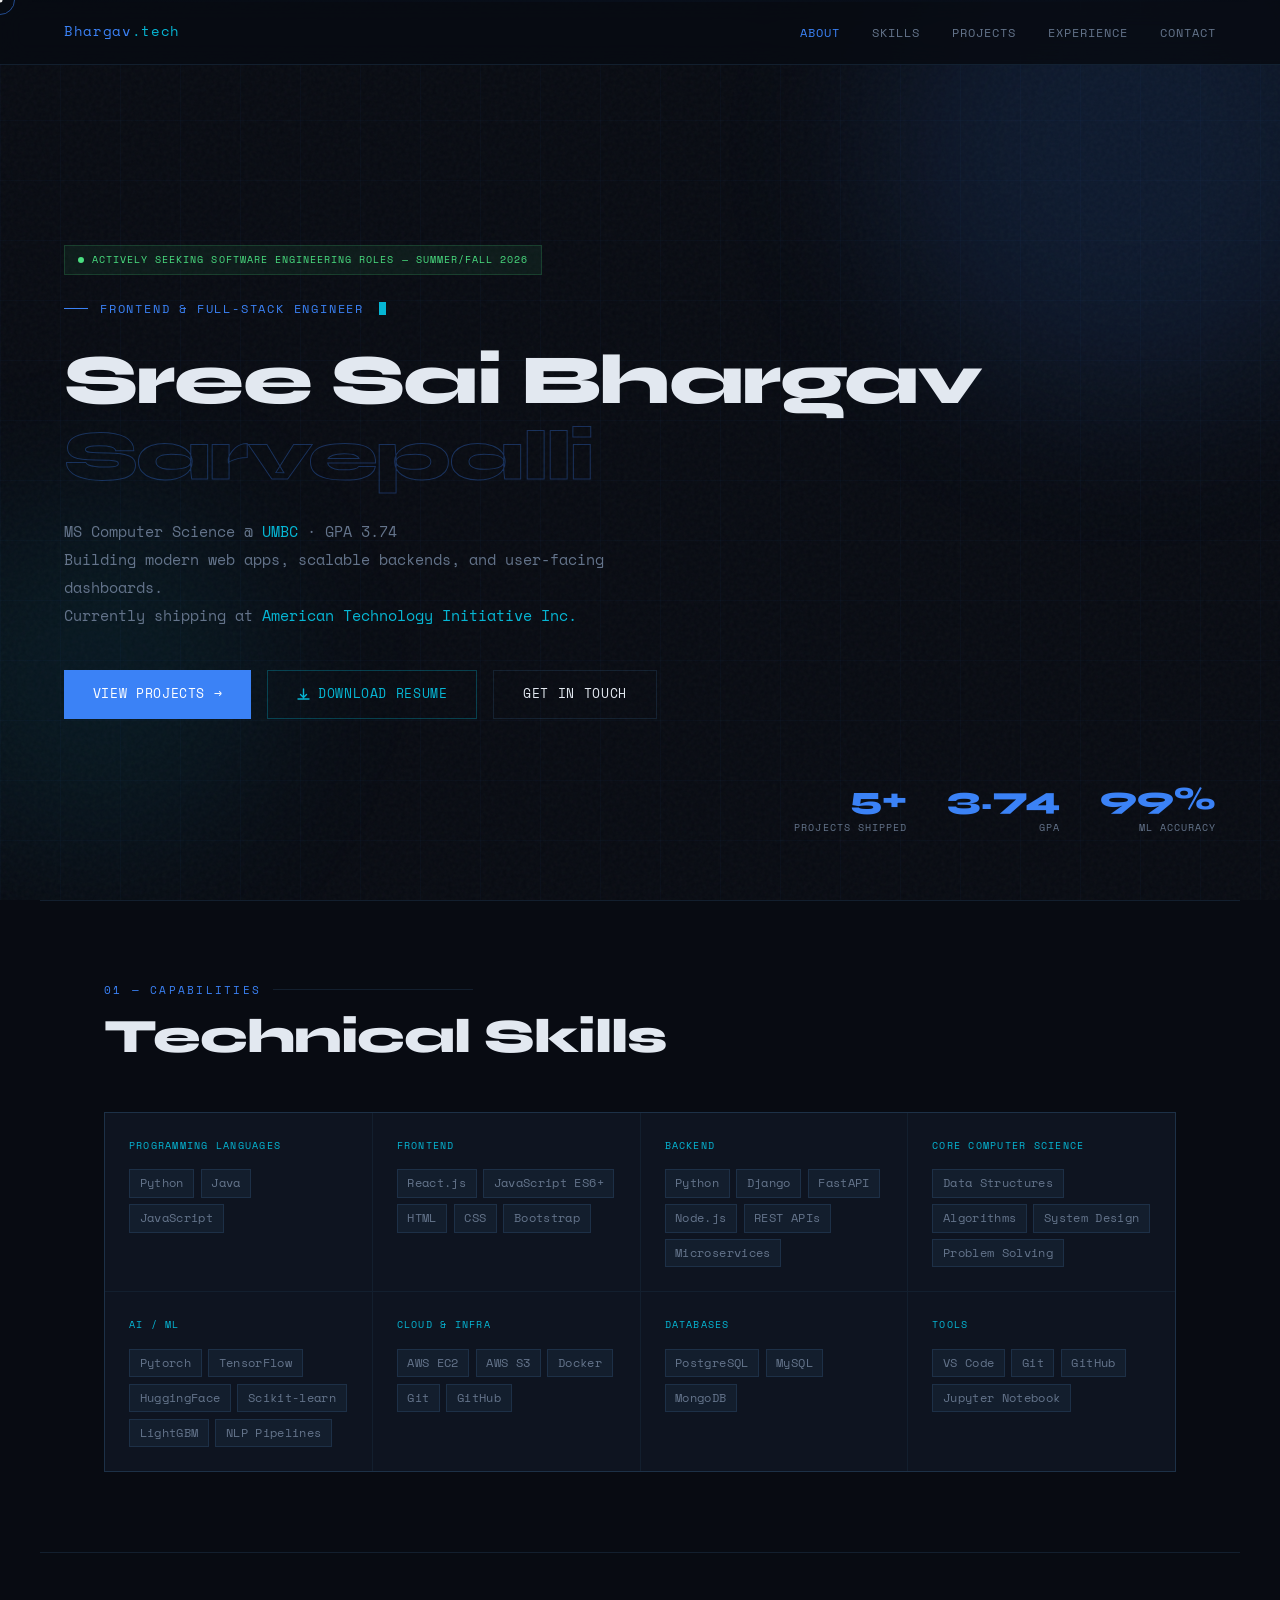
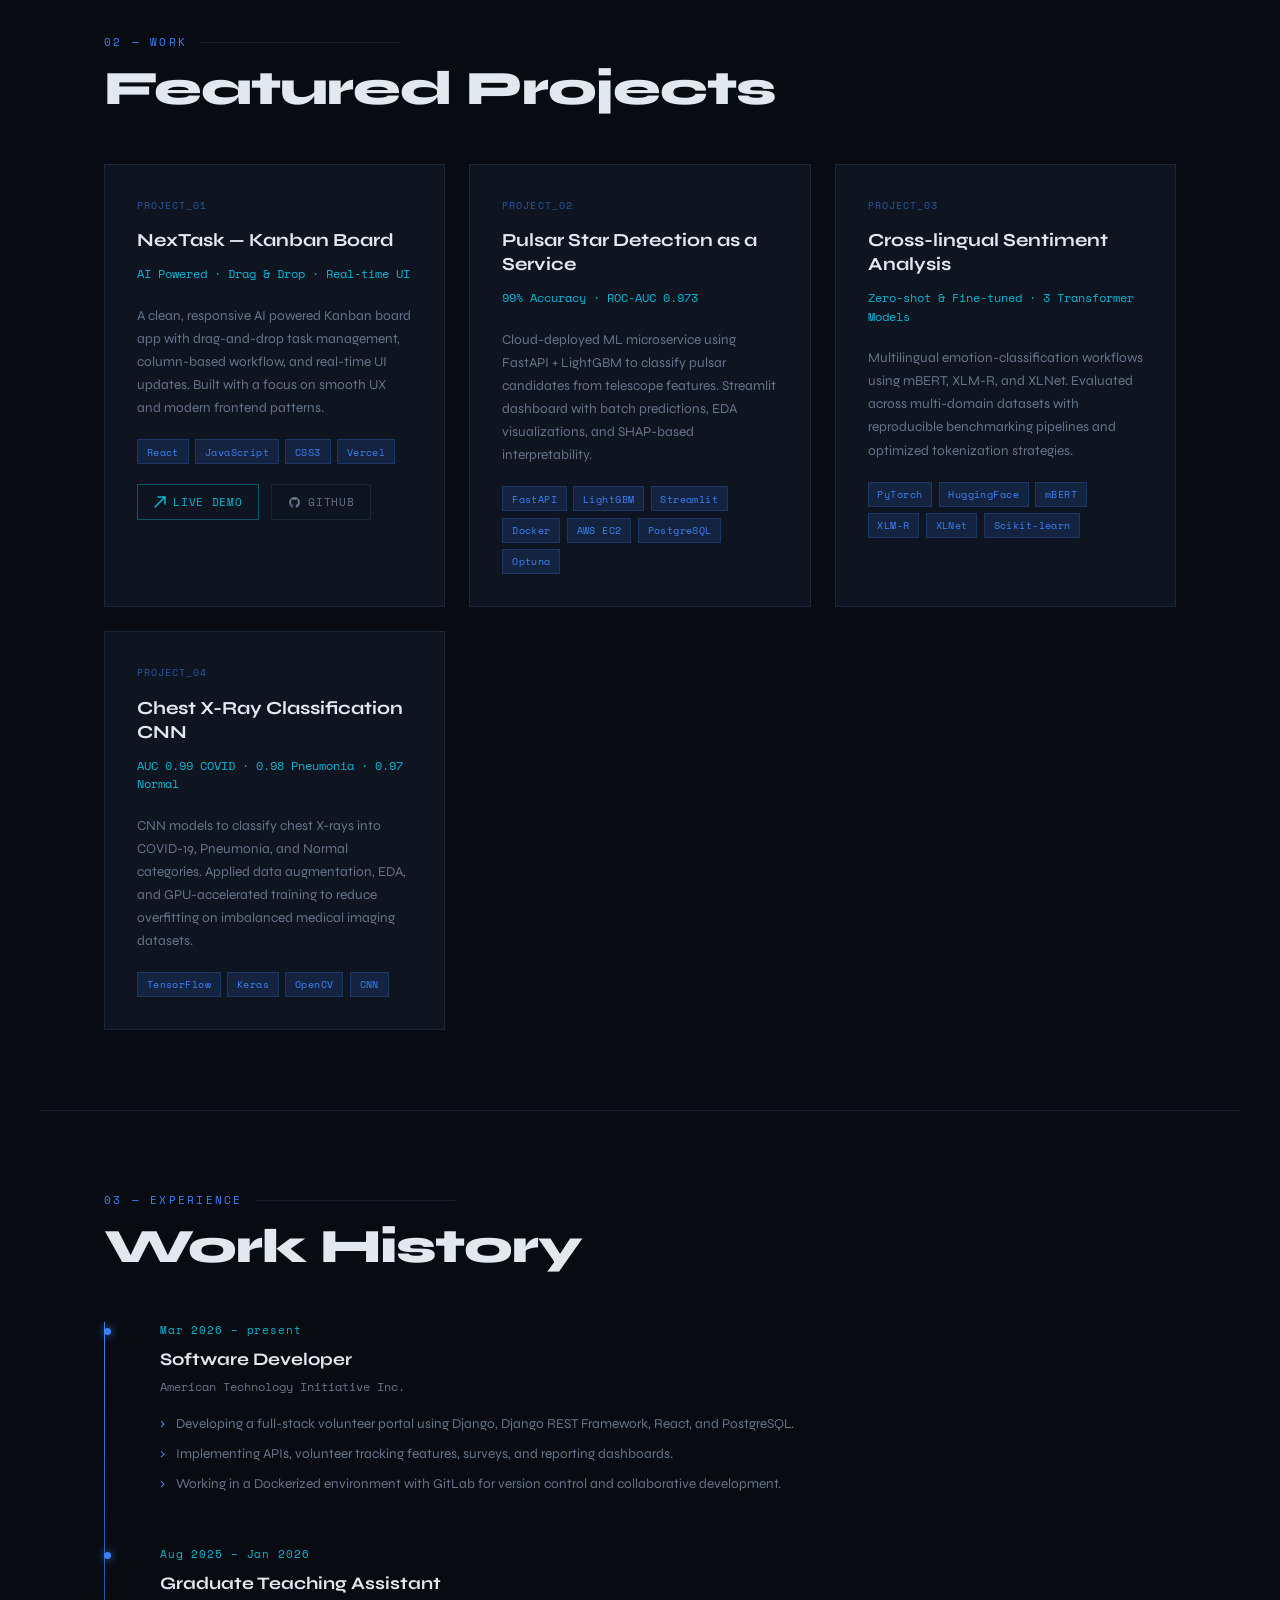
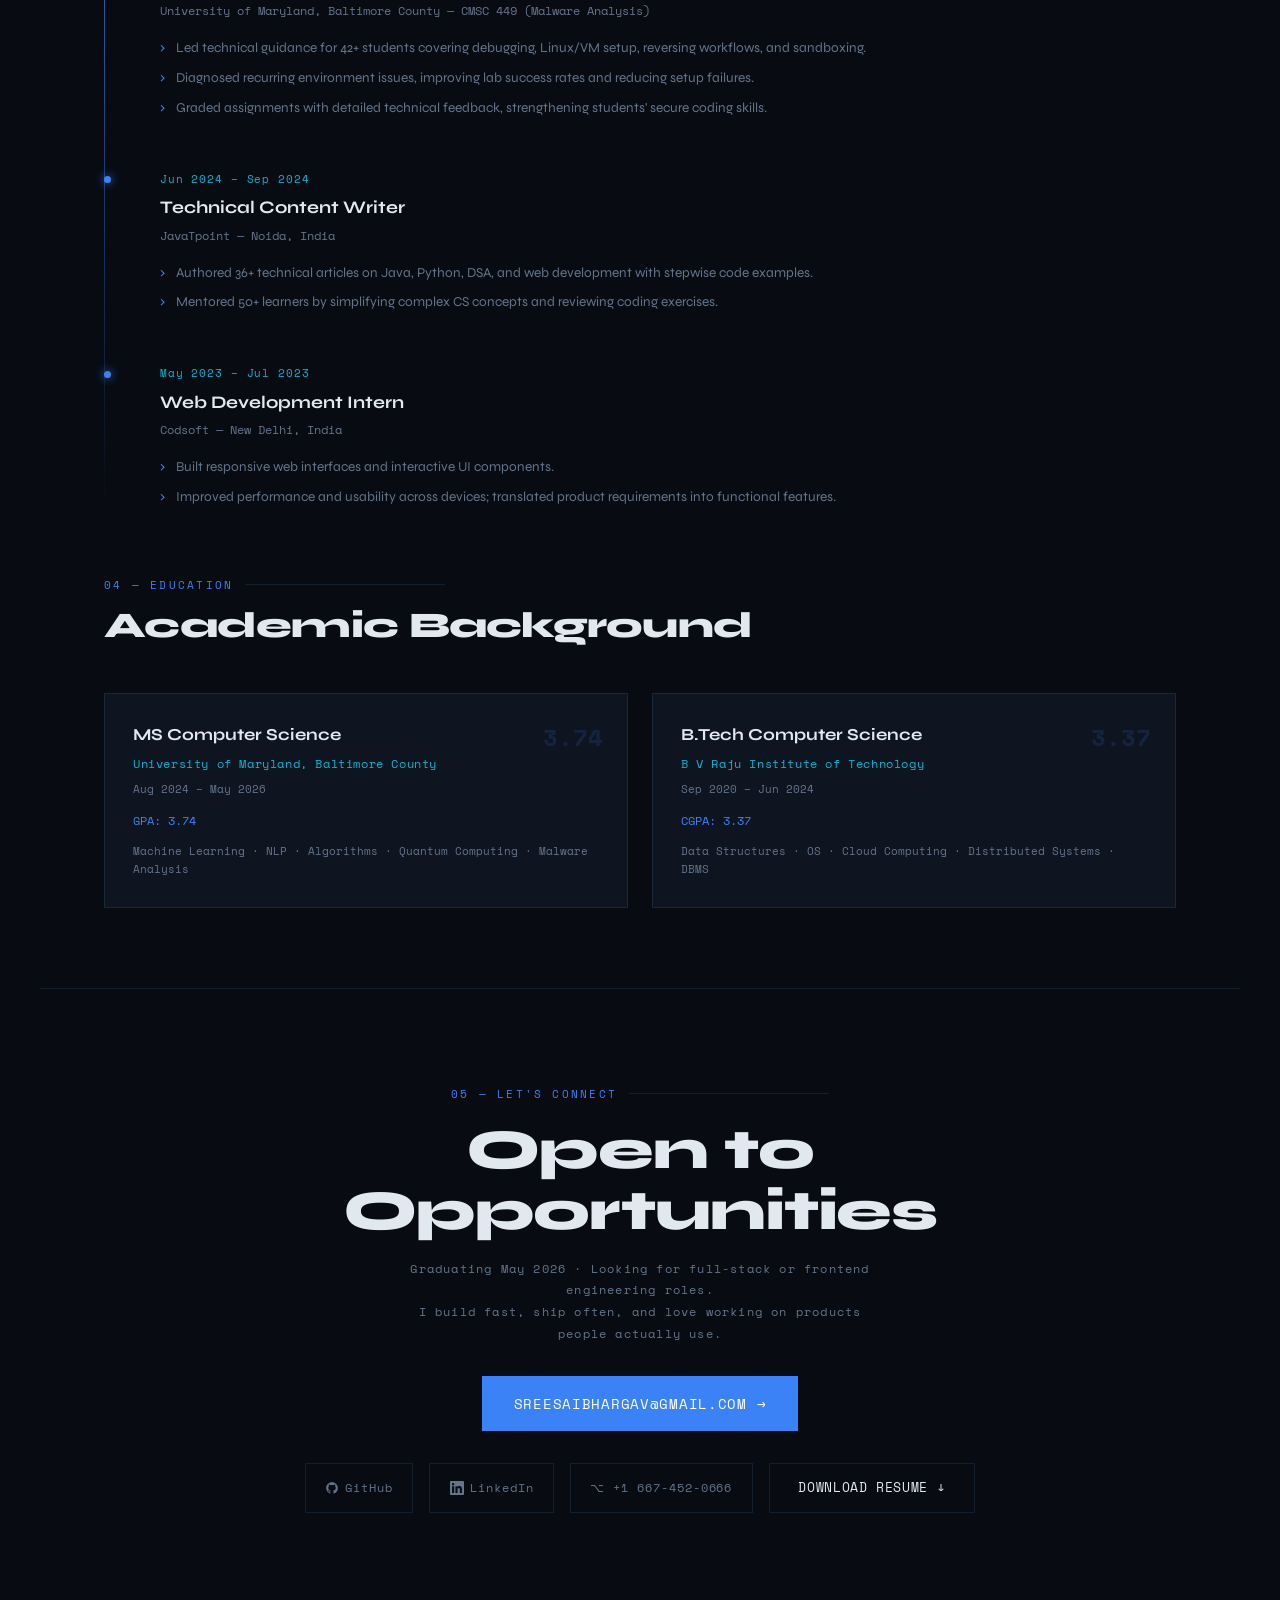
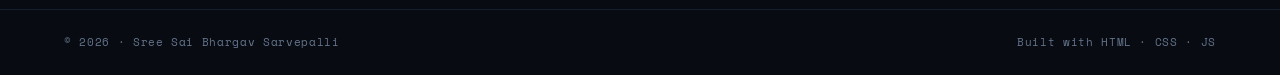
==== index.html @ 360d2331 "Updated Projects" ====
<!DOCTYPE html>
<html lang="en">
<head>
<meta charset="UTF-8">
<meta name="viewport" content="width=device-width, initial-scale=1.0">
<title>Bhargav's Portfolio</title>
<meta name="description" content="Portfolio of Sree Sai Bhargav Sarvepalli – Software Engineer and MS Computer Science student at UMBC.">
<meta name="author" content="Sree Sai Bhargav Sarvepalli">
<meta name="theme-color" content="#0f172a">
<meta property="og:title" content="Sree Sai Bhargav Sarvepalli | Software Engineer Portfolio">
<meta property="og:description" content="MS Computer Science student at UMBC building AI-powered web apps and scalable backend systems.">
<meta property="og:type" content="website">
<meta property="og:url" content="https://bhargav.tech">
<link rel="icon" href="fevi_con.jpeg" type="image/jpeg">
<link rel="preconnect" href="https://fonts.googleapis.com">
<link rel="preconnect" href="https://fonts.gstatic.com" crossorigin>
<link href="https://fonts.googleapis.com/css2?family=Space+Mono:wght@400;700&family=Syne:wght@400;600;700;800&display=swap" rel="stylesheet">
<link rel="stylesheet" href="style.css">
</head>
<body>

<div id="progress-bar"></div>
<div class="grid-bg"></div>
<div class="noise"></div>
<div class="scanline"></div>
<div class="cursor-dot" id="cursor-dot"></div>
<div class="cursor-ring" id="cursor-ring"></div>

<!-- MOBILE MENU -->
<div class="mobile-menu" id="mobileMenu">
  <a href="#about"      onclick="closeMobile()">About</a>
  <a href="#skills"     onclick="closeMobile()">Skills</a>
  <a href="#projects"   onclick="closeMobile()">Projects</a>
  <a href="#experience" onclick="closeMobile()">Experience</a>
  <a href="#contact"    onclick="closeMobile()">Contact</a>
  <a href="Sree_Sai_Bhargav_Sarvepalli_Resume.pdf" download style="color:var(--accent2);" onclick="closeMobile()">↓ Resume</a>
</div>

<!-- NAV -->
<nav id="mainNav">
  <span class="nav-logo">Bhargav<span>.tech</span></span>
  <ul class="nav-links">
    <li><a href="#about">About</a></li>
    <li><a href="#skills">Skills</a></li>
    <li><a href="#projects">Projects</a></li>
    <li><a href="#experience">Experience</a></li>
    <li><a href="#contact">Contact</a></li>
  </ul>
  <button class="hamburger" id="hamburger" onclick="toggleMenu()" aria-label="Menu">
    <span></span><span></span><span></span>
  </button>
</nav>

<!-- HERO -->
<div id="about">
<section id="hero" style="max-width:none; padding: 8rem 4rem 4rem;">
  <div class="hero-orb orb1"></div>
  <div class="hero-orb orb2"></div>

  <div>
    <div class="avail-badge"><span class="status-dot"></span>Actively seeking Software Engineering roles — Summer/Fall 2026</div>
    <div class="hero-tag">Frontend &amp; Full-Stack Engineer<span class="blink"></span></div>
    <h1 class="hero-name">
      <span class="name-line1">Sree Sai Bhargav</span>
      <span class="line2">Sarvepalli</span>
    </h1>
    <p class="hero-subtitle">
      MS Computer Science @ <em>UMBC</em> · GPA 3.74<br/>
      Building modern web apps, scalable backends, and user-facing dashboards.<br/>
      Currently shipping at <em>American Technology Initiative Inc.</em>
    </p>
    <div class="hero-ctas fade-up delay-4">
      <a href="#projects" class="btn-primary">View Projects →</a>
      <a href="Sree_Sai_Bhargav_Sarvepalli_Resume.pdf" download class="btn-download">
        <svg width="13" height="13" viewBox="0 0 13 13" fill="none"><path d="M6.5 1v8M3.5 6.5l3 3 3-3M1 11h11" stroke="currentColor" stroke-width="1.4" stroke-linecap="round" stroke-linejoin="round"/></svg>
        Download Resume
      </a>
      <a href="mailto:sreesaibhargav@gmail.com" class="btn-ghost">Get in Touch</a>
    </div>
  </div>

  <div class="hero-stats fade-up delay-4">
    <div class="stat-item">
      <div class="stat-num">5+</div>
      <div class="stat-label">Projects Shipped</div>
    </div>
    <div class="stat-item">
      <div class="stat-num">3.74</div>
      <div class="stat-label">GPA</div>
    </div>
    <div class="stat-item">
      <div class="stat-num">99%</div>
      <div class="stat-label">ML Accuracy</div>
    </div>
  </div>
</section>
</div>

<hr class="divider"/>

<!-- SKILLS -->
<section id="skills">
  <div class="section-label reveal">01 — Capabilities</div>
  <h2 class="section-title reveal">Technical Skills</h2>
  <div class="skills-grid stagger">
    <div class="skill-cell">
      <div class="skill-category">Programming Languages</div>
      <div class="skill-tags"><span class="skill-tag">Python</span><span class="skill-tag">Java</span><span class="skill-tag">JavaScript</span></div>
    </div>
    <div class="skill-cell">
      <div class="skill-category">Frontend</div>
      <div class="skill-tags"><span class="skill-tag">React.js</span><span class="skill-tag">JavaScript ES6+</span><span class="skill-tag">HTML</span><span class="skill-tag">CSS</span><span class="skill-tag">Bootstrap</span></div>
    </div>
    <div class="skill-cell">
      <div class="skill-category">Backend</div>
      <div class="skill-tags"><span class="skill-tag">Python</span><span class="skill-tag">Django</span><span class="skill-tag">FastAPI</span><span class="skill-tag">Node.js</span><span class="skill-tag">REST APIs</span><span class="skill-tag">Microservices</span></div>
    </div>
    <div class="skill-cell">
      <div class="skill-category">Core Computer Science</div>
      <div class="skill-tags"><span class="skill-tag">Data Structures</span><span class="skill-tag">Algorithms</span><span class="skill-tag">System Design</span><span class="skill-tag">Problem Solving</span></div>
    </div>
    <div class="skill-cell">
      <div class="skill-category">AI / ML</div>
      <div class="skill-tags"><span class="skill-tag">Pytorch</span><span class="skill-tag">TensorFlow</span><span class="skill-tag">HuggingFace</span><span class="skill-tag">Scikit-learn</span><span class="skill-tag">LightGBM</span><span class="skill-tag">NLP Pipelines</span></div>
    </div>
    <div class="skill-cell">
      <div class="skill-category">Cloud &amp; Infra</div>
      <div class="skill-tags"><span class="skill-tag">AWS EC2</span><span class="skill-tag">AWS S3</span><span class="skill-tag">Docker</span><span class="skill-tag">Git</span><span class="skill-tag">GitHub</span></div>
    </div>
    <div class="skill-cell">
      <div class="skill-category">Databases</div>
      <div class="skill-tags"><span class="skill-tag">PostgreSQL</span><span class="skill-tag">MySQL</span><span class="skill-tag">MongoDB</span></div>
    </div>
    <div class="skill-cell">
      <div class="skill-category">Tools</div>
      <div class="skill-tags"><span class="skill-tag">VS Code</span><span class="skill-tag">Git</span><span class="skill-tag">GitHub</span><span class="skill-tag">Jupyter Notebook</span></div>
    </div>
  </div>
</section>

<hr class="divider"/>

<!-- PROJECTS -->
<section id="projects">
  <div class="section-label reveal">02 — Work</div>
  <h2 class="section-title reveal">Featured Projects</h2>
  <div class="projects-grid stagger">

    <div class="project-card">
      <div class="project-num">PROJECT_01</div>
      <div class="project-title">NexTask — Kanban Board</div>
      <div class="project-highlight">AI Powered · Drag &amp; Drop · Real-time UI</div>
      <div class="project-desc">A clean, responsive AI powered Kanban board app with drag-and-drop task management, column-based workflow, and real-time UI updates. Built with a focus on smooth UX and modern frontend patterns.</div>
      <div class="tech-stack">
        <span class="tech-pill">React</span>
        <span class="tech-pill">JavaScript</span>
        <span class="tech-pill">CSS3</span>
        <span class="tech-pill">Vercel</span>
      </div>
      <div class="project-actions">
        <a href="https://kanban-board-beige-seven.vercel.app/" target="_blank" class="project-btn-demo">
          <svg width="12" height="12" viewBox="0 0 12 12" fill="none"><path d="M1 11L11 1M11 1H4M11 1v7" stroke="currentColor" stroke-width="1.5" stroke-linecap="round"/></svg>
          Live Demo
        </a>
        <a href="https://github.com/Bhargav-Sarvepalli/kanban-board" target="_blank" class="project-btn-github">
          <svg width="13" height="13" viewBox="0 0 24 24" fill="currentColor"><path d="M12 2C6.477 2 2 6.484 2 12.017c0 4.425 2.865 8.18 6.839 9.504.5.092.682-.217.682-.483 0-.237-.008-.868-.013-1.703-2.782.605-3.369-1.343-3.369-1.343-.454-1.158-1.11-1.466-1.11-1.466-.908-.62.069-.608.069-.608 1.003.07 1.531 1.032 1.531 1.032.892 1.53 2.341 1.088 2.91.832.092-.647.35-1.088.636-1.338-2.22-.253-4.555-1.113-4.555-4.951 0-1.093.39-1.988 1.029-2.688-.103-.253-.446-1.272.098-2.65 0 0 .84-.27 2.75 1.026A9.564 9.564 0 0112 6.844c.85.004 1.705.115 2.504.337 1.909-1.296 2.747-1.027 2.747-1.027.546 1.379.202 2.398.1 2.651.64.7 1.028 1.595 1.028 2.688 0 3.848-2.339 4.695-4.566 4.943.359.309.678.92.678 1.855 0 1.338-.012 2.419-.012 2.747 0 .268.18.58.688.482A10.019 10.019 0 0022 12.017C22 6.484 17.522 2 12 2z"/></svg>
          GitHub
        </a>
      </div>
    </div>

    <div class="project-card">
      <div class="project-num">PROJECT_02</div>
      <div class="project-title">Pulsar Star Detection as a Service</div>
      <div class="project-highlight">99% Accuracy · ROC-AUC 0.973</div>
      <div class="project-desc">Cloud-deployed ML microservice using FastAPI + LightGBM to classify pulsar candidates from telescope features. Streamlit dashboard with batch predictions, EDA visualizations, and SHAP-based interpretability.</div>
      <div class="tech-stack">
        <span class="tech-pill">FastAPI</span>
        <span class="tech-pill">LightGBM</span>
        <span class="tech-pill">Streamlit</span>
        <span class="tech-pill">Docker</span>
        <span class="tech-pill">AWS EC2</span>
        <span class="tech-pill">PostgreSQL</span>
        <span class="tech-pill">Optuna</span>
      </div>
    </div>

    <div class="project-card">
      <div class="project-num">PROJECT_03</div>
      <div class="project-title">Cross-lingual Sentiment Analysis</div>
      <div class="project-highlight">Zero-shot &amp; Fine-tuned · 3 Transformer Models</div>
      <div class="project-desc">Multilingual emotion-classification workflows using mBERT, XLM-R, and XLNet. Evaluated across multi-domain datasets with reproducible benchmarking pipelines and optimized tokenization strategies.</div>
      <div class="tech-stack">
        <span class="tech-pill">PyTorch</span>
        <span class="tech-pill">HuggingFace</span>
        <span class="tech-pill">mBERT</span>
        <span class="tech-pill">XLM-R</span>
        <span class="tech-pill">XLNet</span>
        <span class="tech-pill">Scikit-learn</span>
      </div>
    </div>

    <div class="project-card">
      <div class="project-num">PROJECT_04</div>
      <div class="project-title">Chest X-Ray Classification CNN</div>
      <div class="project-highlight">AUC 0.99 COVID · 0.98 Pneumonia · 0.97 Normal</div>
      <div class="project-desc">CNN models to classify chest X-rays into COVID-19, Pneumonia, and Normal categories. Applied data augmentation, EDA, and GPU-accelerated training to reduce overfitting on imbalanced medical imaging datasets.</div>
      <div class="tech-stack">
        <span class="tech-pill">TensorFlow</span>
        <span class="tech-pill">Keras</span>
        <span class="tech-pill">OpenCV</span>
        <span class="tech-pill">CNN</span>
      </div>
    </div>

  </div>
</section>

<hr class="divider"/>

<!-- EXPERIENCE -->
<section id="experience">
  <div class="section-label reveal">03 — Experience</div>
  <h2 class="section-title reveal">Work History</h2>
  <div class="timeline">
    <div class="timeline-item reveal">
      <div class="timeline-period">Mar 2026 – present</div>
      <div class="timeline-role">Software Developer</div>
      <div class="timeline-org">American Technology Initiative Inc.</div>
      <ul class="timeline-bullets">
        <li>Developing a full-stack volunteer portal using Django, Django REST Framework, React, and PostgreSQL.</li>
        <li>Implementing APIs, volunteer tracking features, surveys, and reporting dashboards.</li>
        <li>Working in a Dockerized environment with GitLab for version control and collaborative development.</li>
      </ul>
    </div>
    <div class="timeline-item reveal">
      <div class="timeline-period">Aug 2025 – Jan 2026</div>
      <div class="timeline-role">Graduate Teaching Assistant</div>
      <div class="timeline-org">University of Maryland, Baltimore County — CMSC 449 (Malware Analysis)</div>
      <ul class="timeline-bullets">
        <li>Led technical guidance for 42+ students covering debugging, Linux/VM setup, reversing workflows, and sandboxing.</li>
        <li>Diagnosed recurring environment issues, improving lab success rates and reducing setup failures.</li>
        <li>Graded assignments with detailed technical feedback, strengthening students' secure coding skills.</li>
      </ul>
    </div>
    <div class="timeline-item reveal">
      <div class="timeline-period">Jun 2024 – Sep 2024</div>
      <div class="timeline-role">Technical Content Writer</div>
      <div class="timeline-org">JavaTpoint — Noida, India</div>
      <ul class="timeline-bullets">
        <li>Authored 36+ technical articles on Java, Python, DSA, and web development with stepwise code examples.</li>
        <li>Mentored 50+ learners by simplifying complex CS concepts and reviewing coding exercises.</li>
      </ul>
    </div>
    <div class="timeline-item reveal">
      <div class="timeline-period">May 2023 – Jul 2023</div>
      <div class="timeline-role">Web Development Intern</div>
      <div class="timeline-org">Codsoft — New Delhi, India</div>
      <ul class="timeline-bullets">
        <li>Built responsive web interfaces and interactive UI components.</li>
        <li>Improved performance and usability across devices; translated product requirements into functional features.</li>
      </ul>
    </div>
  </div>

  <div style="margin-top:4rem;">
    <div class="section-label reveal">04 — Education</div>
    <h2 class="section-title reveal" style="font-size: clamp(1.5rem,3vw,2.25rem);">Academic Background</h2>
    <div class="edu-grid stagger">
      <div class="edu-card" data-gpa="3.74">
        <div class="edu-degree">MS Computer Science</div>
        <div class="edu-school">University of Maryland, Baltimore County</div>
        <div class="edu-period">Aug 2024 – May 2026</div>
        <div class="edu-gpa">GPA: 3.74</div>
        <div style="margin-top:0.75rem; font-family: var(--mono); font-size:0.68rem; color: var(--muted); line-height:1.7;">Machine Learning · NLP · Algorithms · Quantum Computing · Malware Analysis</div>
      </div>
      <div class="edu-card" data-gpa="3.37">
        <div class="edu-degree">B.Tech Computer Science</div>
        <div class="edu-school">B V Raju Institute of Technology</div>
        <div class="edu-period">Sep 2020 – Jun 2024</div>
        <div class="edu-gpa">CGPA: 3.37</div>
        <div style="margin-top:0.75rem; font-family: var(--mono); font-size:0.68rem; color: var(--muted); line-height:1.7;">Data Structures · OS · Cloud Computing · Distributed Systems · DBMS</div>
      </div>
    </div>
  </div>
</section>

<hr class="divider"/>

<!-- CONTACT -->
<div id="contact">
<section id="contact-section">
  <div class="section-label reveal" style="justify-content:center; margin-bottom:1rem;">05 — Let's Connect</div>
  <h2 class="section-title reveal" style="font-size:clamp(2rem,5vw,3.5rem); margin-bottom:1rem;">Open to<br/>Opportunities</h2>
  <p class="contact-tagline reveal">
    Graduating May 2026 · Looking for full-stack or frontend engineering roles.<br/>
    I build fast, ship often, and love working on products people actually use.
  </p>
  <div class="reveal" style="margin-top:2rem;">
    <a href="mailto:sreesaibhargav@gmail.com" class="btn-primary" style="font-size:0.9rem; padding: 1rem 2rem;">sreesaibhargav@gmail.com →</a>
  </div>
  <div class="contact-links reveal">
    <a href="https://github.com/Bhargav-Sarvepalli" target="_blank" class="contact-link">
      <svg width="14" height="14" viewBox="0 0 24 24" fill="currentColor"><path d="M12 2C6.477 2 2 6.484 2 12.017c0 4.425 2.865 8.18 6.839 9.504.5.092.682-.217.682-.483 0-.237-.008-.868-.013-1.703-2.782.605-3.369-1.343-3.369-1.343-.454-1.158-1.11-1.466-1.11-1.466-.908-.62.069-.608.069-.608 1.003.07 1.531 1.032 1.531 1.032.892 1.53 2.341 1.088 2.91.832.092-.647.35-1.088.636-1.338-2.22-.253-4.555-1.113-4.555-4.951 0-1.093.39-1.988 1.029-2.688-.103-.253-.446-1.272.098-2.65 0 0 .84-.27 2.75 1.026A9.564 9.564 0 0112 6.844c.85.004 1.705.115 2.504.337 1.909-1.296 2.747-1.027 2.747-1.027.546 1.379.202 2.398.1 2.651.64.7 1.028 1.595 1.028 2.688 0 3.848-2.339 4.695-4.566 4.943.359.309.678.92.678 1.855 0 1.338-.012 2.419-.012 2.747 0 .268.18.58.688.482A10.019 10.019 0 0022 12.017C22 6.484 17.522 2 12 2z"/></svg>
      GitHub
    </a>
    <a href="https://www.linkedin.com/in/bhargav-sarvepalli/" target="_blank" class="contact-link">
      <svg width="14" height="14" viewBox="0 0 24 24" fill="currentColor"><path d="M20.447 20.452h-3.554v-5.569c0-1.328-.027-3.037-1.852-3.037-1.853 0-2.136 1.445-2.136 2.939v5.667H9.351V9h3.414v1.561h.046c.477-.9 1.637-1.85 3.37-1.85 3.601 0 4.267 2.37 4.267 5.455v6.286zM5.337 7.433a2.062 2.062 0 01-2.063-2.065 2.064 2.064 0 112.063 2.065zm1.782 13.019H3.555V9h3.564v11.452zM22.225 0H1.771C.792 0 0 .774 0 1.729v20.542C0 23.227.792 24 1.771 24h20.451C23.2 24 24 23.227 24 22.271V1.729C24 .774 23.2 0 22.222 0h.003z"/></svg>
      LinkedIn
    </a>
    <a href="tel:+16674520666" class="contact-link">⌥ +1 667-452-0666</a>
    <a href="Sree_Sai_Bhargav_Sarvepalli_Resume.pdf" download class="btn-ghost">Download Resume ↓</a>
  </div>
</section>
</div>

<footer>
  <p>© 2026 · Sree Sai Bhargav Sarvepalli</p>
  <p>Built with HTML · CSS · JS</p>
</footer>

<script src="script.js"></script>
</body>
</html>
---- style.css ----
/* ============================================================
   style.css — Bhargav.tech Portfolio
   ============================================================ */

*, *::before, *::after { box-sizing: border-box; margin: 0; padding: 0; }

:root {
  --bg: #080b12;
  --surface: #0e1420;
  --surface2: #141c2e;
  --border: rgba(100,180,255,0.12);
  --accent: #3b82f6;
  --accent2: #06b6d4;
  --accent-glow: rgba(59,130,246,0.15);
  --text: #e2e8f0;
  --muted: #64748b;
  --mono: 'Space Mono', monospace;
  --sans: 'Syne', sans-serif;
}

html { scroll-behavior: smooth; }

body {
  background: var(--bg);
  color: var(--text);
  font-family: var(--sans);
  overflow-x: hidden;
  line-height: 1.6;
}

/* ── GRID BG ── */
.grid-bg {
  position: fixed; inset: 0;
  background-image:
    linear-gradient(rgba(59,130,246,0.03) 1px, transparent 1px),
    linear-gradient(90deg, rgba(59,130,246,0.03) 1px, transparent 1px);
  background-size: 60px 60px;
  pointer-events: none; z-index: 0;
}

/* ── NOISE ── */
.noise {
  position: fixed; inset: 0;
  background-image: url("data:image/svg+xml,%3Csvg viewBox='0 0 256 256' xmlns='http://www.w3.org/2000/svg'%3E%3Cfilter id='noise'%3E%3CfeTurbulence type='fractalNoise' baseFrequency='0.9' numOctaves='4' stitchTiles='stitch'/%3E%3C/filter%3E%3Crect width='100%25' height='100%25' filter='url(%23noise)' opacity='0.04'/%3E%3C/svg%3E");
  pointer-events: none; z-index: 0;
}

/* ── SCAN LINE ── */
@keyframes scan { 0% { transform: translateY(-100%); } 100% { transform: translateY(100vh); } }
.scanline {
  position: fixed; left: 0; right: 0; height: 2px;
  background: linear-gradient(90deg, transparent, rgba(59,130,246,0.04), transparent);
  animation: scan 8s linear infinite;
  pointer-events: none; z-index: 200;
}

/* ── PROGRESS BAR ── */
#progress-bar {
  position: fixed; top: 0; left: 0; height: 2px;
  background: linear-gradient(90deg, var(--accent), var(--accent2));
  z-index: 300; width: 0; transition: width .08s;
}

/* ── CURSOR ── */
.cursor-dot, .cursor-ring {
  position: fixed; top: 0; left: 0;
  pointer-events: none; border-radius: 50%;
  transform: translate(-50%, -50%); z-index: 9999;
}
.cursor-dot { width: 5px; height: 5px; background: #fff; opacity: .9; }
.cursor-ring {
  width: 30px; height: 30px;
  border: 1px solid rgba(59,130,246,.55); background: transparent;
  transition: width .2s ease, height .2s ease, border-color .2s ease;
}
body.cursor-hover .cursor-ring { width: 44px; height: 44px; border-color: rgba(6,182,212,.6); }
body.cursor-hover .cursor-dot  { opacity: .35; }
@media (hover: none), (pointer: coarse) {
  .cursor-dot, .cursor-ring { display: none; }
  body { cursor: auto; }
}

/* ── NAV ── */
nav {
  position: fixed; top: 0; left: 0; right: 0; z-index: 100;
  display: flex; justify-content: space-between; align-items: center;
  padding: 1.2rem 4rem;
  background: rgba(8,11,18,0.85);
  backdrop-filter: blur(12px);
  border-bottom: 1px solid var(--border);
}
nav.scrolled { padding: .75rem 4rem; }
.nav-logo { font-family: var(--mono); font-size: .85rem; color: var(--accent); letter-spacing: .05em; }
.nav-logo span { color: var(--accent2); }
.nav-links { display: flex; gap: 2rem; list-style: none; align-items: center; }
.nav-links a {
  font-family: var(--mono); font-size: .78rem; color: var(--muted);
  text-decoration: none; letter-spacing: .08em; text-transform: uppercase;
  transition: color .2s; position: relative;
}
.nav-links a::after {
  content: ''; position: absolute; bottom: -3px; left: 0;
  width: 0; height: 1px; background: var(--accent); transition: width .25s;
}
.nav-links a:hover { color: var(--accent); }
.nav-links a:hover::after { width: 100%; }

/* ── HAMBURGER ── */
.hamburger { display: none; flex-direction: column; gap: 5px; cursor: pointer; padding: 4px; background: none; border: none; }
.hamburger span { display: block; width: 22px; height: 1.5px; background: var(--muted); transition: transform .3s, opacity .3s; }
.hamburger.open span:nth-child(1) { transform: translateY(6.5px) rotate(45deg); }
.hamburger.open span:nth-child(2) { opacity: 0; }
.hamburger.open span:nth-child(3) { transform: translateY(-6.5px) rotate(-45deg); }
.mobile-menu {
  display: none; position: fixed; inset: 0;
  background: rgba(8,11,18,.97); z-index: 99;
  flex-direction: column; align-items: center; justify-content: center; gap: 2.5rem;
}
.mobile-menu.open { display: flex; }
.mobile-menu a { font-family: var(--mono); font-size: 1.2rem; color: var(--text); text-decoration: none; letter-spacing: .1em; text-transform: uppercase; transition: color .2s; }
.mobile-menu a:hover { color: var(--accent); }

/* ── HERO ── */
#hero {
  position: relative; min-height: 100vh;
  display: flex; align-items: center;
  padding: 8rem 4rem 4rem; z-index: 1; overflow: hidden;
}

.hero-orb { position: absolute; border-radius: 50%; filter: blur(80px); pointer-events: none; }
.orb1 { width: 500px; height: 500px; background: rgba(59,130,246,0.12); top: -100px; right: -100px; }
.orb2 { width: 350px; height: 350px; background: rgba(6,182,212,0.08);  bottom: 50px; left: -80px; }

/* avail badge */
.avail-badge {
  display: inline-flex; align-items: center; gap: .5rem;
  font-family: var(--mono); font-size: .65rem; color: #4ade80;
  background: rgba(74,222,128,.07); border: 1px solid rgba(74,222,128,.18);
  padding: .35rem .8rem; margin-bottom: 1.5rem;
  letter-spacing: .1em; text-transform: uppercase; width: fit-content;
  opacity: 0; animation: fadeUp .6s .05s ease forwards;
}
.status-dot { width: 6px; height: 6px; background: #4ade80; border-radius: 50%; flex-shrink: 0; }
@keyframes pulse { 0%,100% { box-shadow: 0 0 0 0 rgba(74,222,128,.4); } 50% { box-shadow: 0 0 0 5px rgba(74,222,128,0); } }
.status-dot { animation: pulse 2s ease-in-out infinite; }

.hero-tag {
  font-family: var(--mono); font-size: .75rem; color: var(--accent);
  letter-spacing: .15em; text-transform: uppercase;
  margin-bottom: 1.5rem; display: flex; align-items: center; gap: .75rem;
  opacity: 0; animation: fadeUp .6s .15s ease forwards;
}
.hero-tag::before { content: ''; display: inline-block; width: 24px; height: 1px; background: var(--accent); }
@keyframes blink { 0%,100% { opacity: 1; } 50% { opacity: 0; } }
.blink { display: inline-block; width: 7px; height: 13px; background: var(--accent2); margin-left: 3px; animation: blink 1s step-end infinite; vertical-align: text-bottom; }

h1.hero-name {
  font-size: clamp(2.8rem, 5.5vw, 4.5rem);
  font-weight: 800; line-height: 1.08; letter-spacing: -0.025em;
  margin-bottom: 0.6rem; max-width: 900px;
  transform: scaleY(1.08); transform-origin: top;
  opacity: 0; animation: fadeUp .7s .28s ease forwards;
}
.name-line1 { display: block; white-space: nowrap; }
.line2 { color: transparent; -webkit-text-stroke: 1px rgba(59,130,246,0.35); opacity: 0.9; margin-top: 0.18rem; }

.hero-subtitle {
  font-family: var(--mono); font-size: clamp(.78rem,1.4vw,.92rem);
  color: var(--muted); margin: 1.5rem 0 2.5rem; max-width: 540px;
  line-height: 1.9; opacity: 0; animation: fadeUp .7s .42s ease forwards;
}
.hero-subtitle em { font-style: normal; color: var(--accent2); }

.hero-ctas { display: flex; gap: 1rem; flex-wrap: wrap; opacity: 0; animation: fadeUp .7s .56s ease forwards; }

/* ── HERO STATS ── */
.hero-stats {
  position: absolute; right: 4rem; bottom: 4rem;
  display: flex; gap: 2.5rem;
  opacity: 0; animation: fadeUp .7s .72s ease forwards;
}
.stat-item { text-align: right; }
.stat-num { font-family: var(--sans); font-size: 2rem; font-weight: 800; color: var(--accent); line-height: 1; }
.stat-label { font-family: var(--mono); font-size: .65rem; color: var(--muted); letter-spacing: .1em; text-transform: uppercase; margin-top: .25rem; }

/* ── BUTTONS ── */
.btn-primary {
  display: inline-flex; align-items: center; gap: .5rem;
  background: var(--accent); color: #fff;
  font-family: var(--mono); font-size: .8rem; letter-spacing: .05em; text-transform: uppercase;
  padding: .85rem 1.8rem; border: none; cursor: pointer; text-decoration: none;
  transition: opacity .2s, transform .2s; position: relative; overflow: hidden;
}
.btn-primary::after {
  content: ''; position: absolute; inset: 0;
  background: linear-gradient(120deg, transparent 30%, rgba(255,255,255,.12) 50%, transparent 70%);
  transform: translateX(-100%); transition: transform .5s;
}
.btn-primary:hover { opacity: .85; transform: translateY(-1px); }
.btn-primary:hover::after { transform: translateX(100%); }

.btn-ghost {
  display: inline-flex; align-items: center; gap: .5rem;
  background: transparent; color: var(--text);
  font-family: var(--mono); font-size: .8rem; letter-spacing: .05em; text-transform: uppercase;
  padding: .85rem 1.8rem; border: 1px solid var(--border); cursor: pointer; text-decoration: none;
  transition: border-color .2s, color .2s;
}
.btn-ghost:hover { border-color: var(--accent); color: var(--accent); }

.btn-download {
  display: inline-flex; align-items: center; gap: .5rem;
  background: transparent; color: var(--accent2);
  font-family: var(--mono); font-size: .8rem; letter-spacing: .05em; text-transform: uppercase;
  padding: .85rem 1.8rem; border: 1px solid rgba(6,182,212,.3); cursor: pointer; text-decoration: none;
  transition: border-color .2s, background .2s, transform .2s;
}
.btn-download:hover { border-color: var(--accent2); background: rgba(6,182,212,.08); transform: translateY(-1px); }
.btn-download svg { transition: transform .3s; }
.btn-download:hover svg { transform: translateY(2px); }

/* ── DIVIDER ── */
hr.divider { border: none; border-top: 1px solid var(--border); position: relative; z-index: 1; max-width: 1200px; margin: 0 auto; }

/* ── SECTIONS ── */
section { position: relative; z-index: 1; padding: 5rem 4rem; max-width: 1200px; margin: 0 auto; }
.section-label {
  font-family: var(--mono); font-size: .7rem; color: var(--accent);
  letter-spacing: .2em; text-transform: uppercase; margin-bottom: .75rem;
  display: flex; align-items: center; gap: .75rem;
}
.section-label::after { content: ''; flex: 1; height: 1px; background: var(--border); max-width: 200px; }
h2.section-title { font-family: var(--sans); font-size: clamp(2rem,4vw,3rem); font-weight: 800; letter-spacing: -.02em; margin-bottom: 3rem; line-height: 1.1; }

/* ── SKILLS ── */
.skills-grid { display: grid; grid-template-columns: repeat(4, 1fr); gap: 1px; background: var(--border); border: 1px solid var(--border); }
.skill-cell { background: var(--surface); padding: 1.5rem; transition: background .2s; position: relative; overflow: hidden; }
.skill-cell::before { content: ''; position: absolute; top: 0; left: 0; width: 100%; height: 2px; background: linear-gradient(90deg, var(--accent), var(--accent2)); transform: scaleX(0); transform-origin: left; transition: transform .3s; }
.skill-cell:hover { background: var(--surface2); }
.skill-cell:hover::before { transform: scaleX(1); }
.skill-category { font-family: var(--mono); font-size: .65rem; color: var(--accent2); letter-spacing: .12em; text-transform: uppercase; margin-bottom: 1rem; }
.skill-tags { display: flex; flex-wrap: wrap; gap: .4rem; }
.skill-tag { font-family: var(--mono); font-size: .72rem; color: var(--muted); background: rgba(100,180,255,0.06); border: 1px solid var(--border); padding: .25rem .6rem; letter-spacing: .03em; transition: color .2s, border-color .2s; }
.skill-cell:hover .skill-tag { color: var(--text); border-color: rgba(100,180,255,0.25); }

/* ── PROJECTS ── */
.projects-grid { display: grid; grid-template-columns: repeat(auto-fit, minmax(320px, 1fr)); gap: 1.5rem; }
.project-card { background: var(--surface); border: 1px solid var(--border); padding: 2rem; position: relative; overflow: hidden; transition: border-color .3s, transform .3s; cursor: default; }
.project-card::before { content: ''; position: absolute; top: 0; left: 0; right: 0; height: 2px; background: linear-gradient(90deg, var(--accent), var(--accent2)); transform: scaleX(0); transform-origin: left; transition: transform .3s; }
.project-card:hover { border-color: rgba(59,130,246,0.3); transform: translateY(-3px); }
.project-card:hover::before { transform: scaleX(1); }
.project-num { font-family: var(--mono); font-size: .65rem; color: var(--accent); letter-spacing: .1em; margin-bottom: 1rem; opacity: .6; }
.project-title { font-family: var(--sans); font-size: 1.15rem; font-weight: 700; margin-bottom: .75rem; line-height: 1.3; }
.project-highlight { font-family: var(--mono); font-size: .72rem; color: var(--accent2); margin-bottom: 1.25rem; }
.project-desc { font-size: .85rem; color: var(--muted); line-height: 1.7; margin-bottom: 1.25rem; }
.tech-stack { display: flex; flex-wrap: wrap; gap: .4rem; }
.tech-pill { font-family: var(--mono); font-size: .65rem; color: var(--accent); background: var(--accent-glow); border: 1px solid rgba(59,130,246,.2); padding: .2rem .55rem; letter-spacing: .04em; }

/* project action buttons */
.project-actions { display: flex; gap: .75rem; margin-top: 1.25rem; flex-wrap: wrap; }
.project-btn-demo {
  display: inline-flex; align-items: center; gap: .45rem;
  font-family: var(--mono); font-size: .7rem; letter-spacing: .06em; text-transform: uppercase;
  color: var(--accent2); background: transparent;
  border: 1px solid rgba(6,182,212,.4); padding: .5rem 1rem; text-decoration: none;
  transition: border-color .2s, background .2s, transform .2s;
}
.project-btn-demo:hover { border-color: var(--accent2); background: rgba(6,182,212,.08); transform: translateY(-1px); }
.project-btn-github {
  display: inline-flex; align-items: center; gap: .45rem;
  font-family: var(--mono); font-size: .7rem; letter-spacing: .06em; text-transform: uppercase;
  color: var(--muted); background: transparent;
  border: 1px solid var(--border); padding: .5rem 1rem; text-decoration: none;
  transition: color .2s, border-color .2s, transform .2s;
}
.project-btn-github:hover { color: var(--text); border-color: rgba(100,180,255,.25); transform: translateY(-1px); }

/* ── TIMELINE ── */
.timeline { position: relative; padding-left: 2rem; }
.timeline::before { content: ''; position: absolute; left: 0; top: 0; bottom: 0; width: 1px; background: linear-gradient(to bottom, var(--accent), transparent); }
.timeline-item { position: relative; margin-bottom: 3rem; padding-left: 1.5rem; }
.timeline-item::before { content: ''; position: absolute; left: -2rem; top: .35rem; width: 7px; height: 7px; background: var(--accent); border-radius: 50%; box-shadow: 0 0 10px var(--accent); }
.timeline-period { font-family: var(--mono); font-size: .68rem; color: var(--accent2); letter-spacing: .08em; margin-bottom: .4rem; }
.timeline-role { font-family: var(--sans); font-size: 1.1rem; font-weight: 700; margin-bottom: .2rem; }
.timeline-org { font-family: var(--mono); font-size: .78rem; color: var(--muted); margin-bottom: .75rem; }
.timeline-bullets { list-style: none; padding: 0; }
.timeline-bullets li { font-size: .85rem; color: var(--muted); padding: .25rem 0 .25rem 1rem; position: relative; line-height: 1.6; }
.timeline-bullets li::before { content: '›'; position: absolute; left: 0; color: var(--accent); }

/* ── EDUCATION ── */
.edu-grid { display: grid; grid-template-columns: repeat(auto-fit, minmax(280px, 1fr)); gap: 1.5rem; }
.edu-card { background: var(--surface); border: 1px solid var(--border); padding: 1.75rem; position: relative; overflow: hidden; transition: border-color .3s; }
.edu-card:hover { border-color: rgba(100,180,255,.25); }
.edu-card::after { content: attr(data-gpa); position: absolute; right: 1.5rem; top: 1.5rem; font-family: var(--mono); font-size: 1.5rem; font-weight: 700; color: var(--accent); opacity: .15; }
.edu-degree { font-family: var(--sans); font-size: 1.05rem; font-weight: 700; margin-bottom: .3rem; }
.edu-school  { font-family: var(--mono); font-size: .75rem; color: var(--accent2); letter-spacing: .05em; margin-bottom: .5rem; }
.edu-period  { font-family: var(--mono); font-size: .68rem; color: var(--muted); margin-bottom: .75rem; }
.edu-gpa     { font-family: var(--mono); font-size: .75rem; color: var(--accent); }

/* ── CONTACT ── */
#contact-section { text-align: center; padding: 6rem 4rem; position: relative; z-index: 1; max-width: 800px; margin: 0 auto; }
.contact-tagline { font-family: var(--mono); font-size: .75rem; color: var(--muted); letter-spacing: .1em; margin-bottom: 2rem; line-height: 1.8; max-width: 480px; margin-left: auto; margin-right: auto; }
.contact-links { display: flex; justify-content: center; gap: 1rem; flex-wrap: wrap; margin-top: 2rem; }
.contact-link { font-family: var(--mono); font-size: .75rem; color: var(--muted); text-decoration: none; letter-spacing: .08em; display: flex; align-items: center; gap: .4rem; border: 1px solid var(--border); padding: .6rem 1.2rem; transition: color .2s, border-color .2s; }
.contact-link:hover { color: var(--accent); border-color: var(--accent); }

/* ── FOOTER ── */
footer { position: relative; z-index: 1; border-top: 1px solid var(--border); padding: 1.5rem 4rem; display: flex; justify-content: space-between; align-items: center; }
footer p { font-family: var(--mono); font-size: .68rem; color: var(--muted); letter-spacing: .06em; }

/* ── ANIMATIONS ── */
@keyframes fadeUp { from { opacity: 0; transform: translateY(20px); } to { opacity: 1; transform: translateY(0); } }
.fade-up { opacity: 0; animation: fadeUp .7s ease forwards; }
.delay-1 { animation-delay: .1s; }
.delay-2 { animation-delay: .25s; }
.delay-3 { animation-delay: .4s; }
.delay-4 { animation-delay: .55s; }
.reveal { opacity: 0; transform: translateY(18px); transition: opacity .6s ease, transform .6s ease; }
.reveal.visible { opacity: 1; transform: translateY(0); }
.stagger > * { opacity: 0; transform: translateY(16px); transition: opacity .5s ease, transform .5s ease; }
.stagger.visible > *:nth-child(1) { opacity: 1; transform: none; transition-delay: 0s; }
.stagger.visible > *:nth-child(2) { opacity: 1; transform: none; transition-delay: .07s; }
.stagger.visible > *:nth-child(3) { opacity: 1; transform: none; transition-delay: .14s; }
.stagger.visible > *:nth-child(4) { opacity: 1; transform: none; transition-delay: .21s; }
.stagger.visible > *:nth-child(5) { opacity: 1; transform: none; transition-delay: .28s; }
.stagger.visible > *:nth-child(6) { opacity: 1; transform: none; transition-delay: .35s; }
.stagger.visible > *:nth-child(7) { opacity: 1; transform: none; transition-delay: .42s; }
.stagger.visible > *:nth-child(8) { opacity: 1; transform: none; transition-delay: .49s; }

/* ── RESPONSIVE ── */
@media (max-width: 1024px) {
  .skills-grid { grid-template-columns: repeat(2, 1fr); }
}
@media (max-width: 900px) {
  nav { padding: 1rem 1.5rem; }
  .nav-links { display: none; }
  .hamburger { display: flex; }
}
@media (max-width: 768px) {
  nav { padding: 0.9rem 1rem; flex-wrap: wrap; gap: .75rem; }
  .nav-links { width: 100%; justify-content: center; gap: .75rem; flex-wrap: wrap; }
  .nav-links a { font-size: .62rem; }
  #hero { min-height: auto; padding: 6.5rem 1rem 3rem !important; align-items: flex-start; }
  h1.hero-name { font-size: clamp(2.2rem, 12vw, 3.4rem); line-height: 1.05; }
  .name-line1 { white-space: normal; }
  .hero-subtitle { max-width: 100%; }
  .hero-ctas { flex-direction: column; align-items: stretch; width: 100%; }
  .hero-ctas a { justify-content: center; width: 100%; }
  .hero-stats { position: static; margin-top: 2rem; justify-content: flex-start; gap: 1.5rem; flex-wrap: wrap; }
  .stat-item { text-align: left; }
  .stat-num { font-size: 1.5rem; }
  section { padding: 3.5rem 1rem; }
  .skills-grid { grid-template-columns: 1fr 1fr; }
  .projects-grid { grid-template-columns: 1fr; }
  #contact-section { padding: 3.5rem 1rem; }
  .contact-links { flex-direction: column; align-items: stretch; }
  .contact-link { justify-content: center; }
  footer { flex-direction: column; gap: .5rem; text-align: center; padding: 1.25rem 1rem; }
}
@media (max-width: 480px) {
  .nav-links { display: none; }
  .skills-grid { grid-template-columns: 1fr; }
}
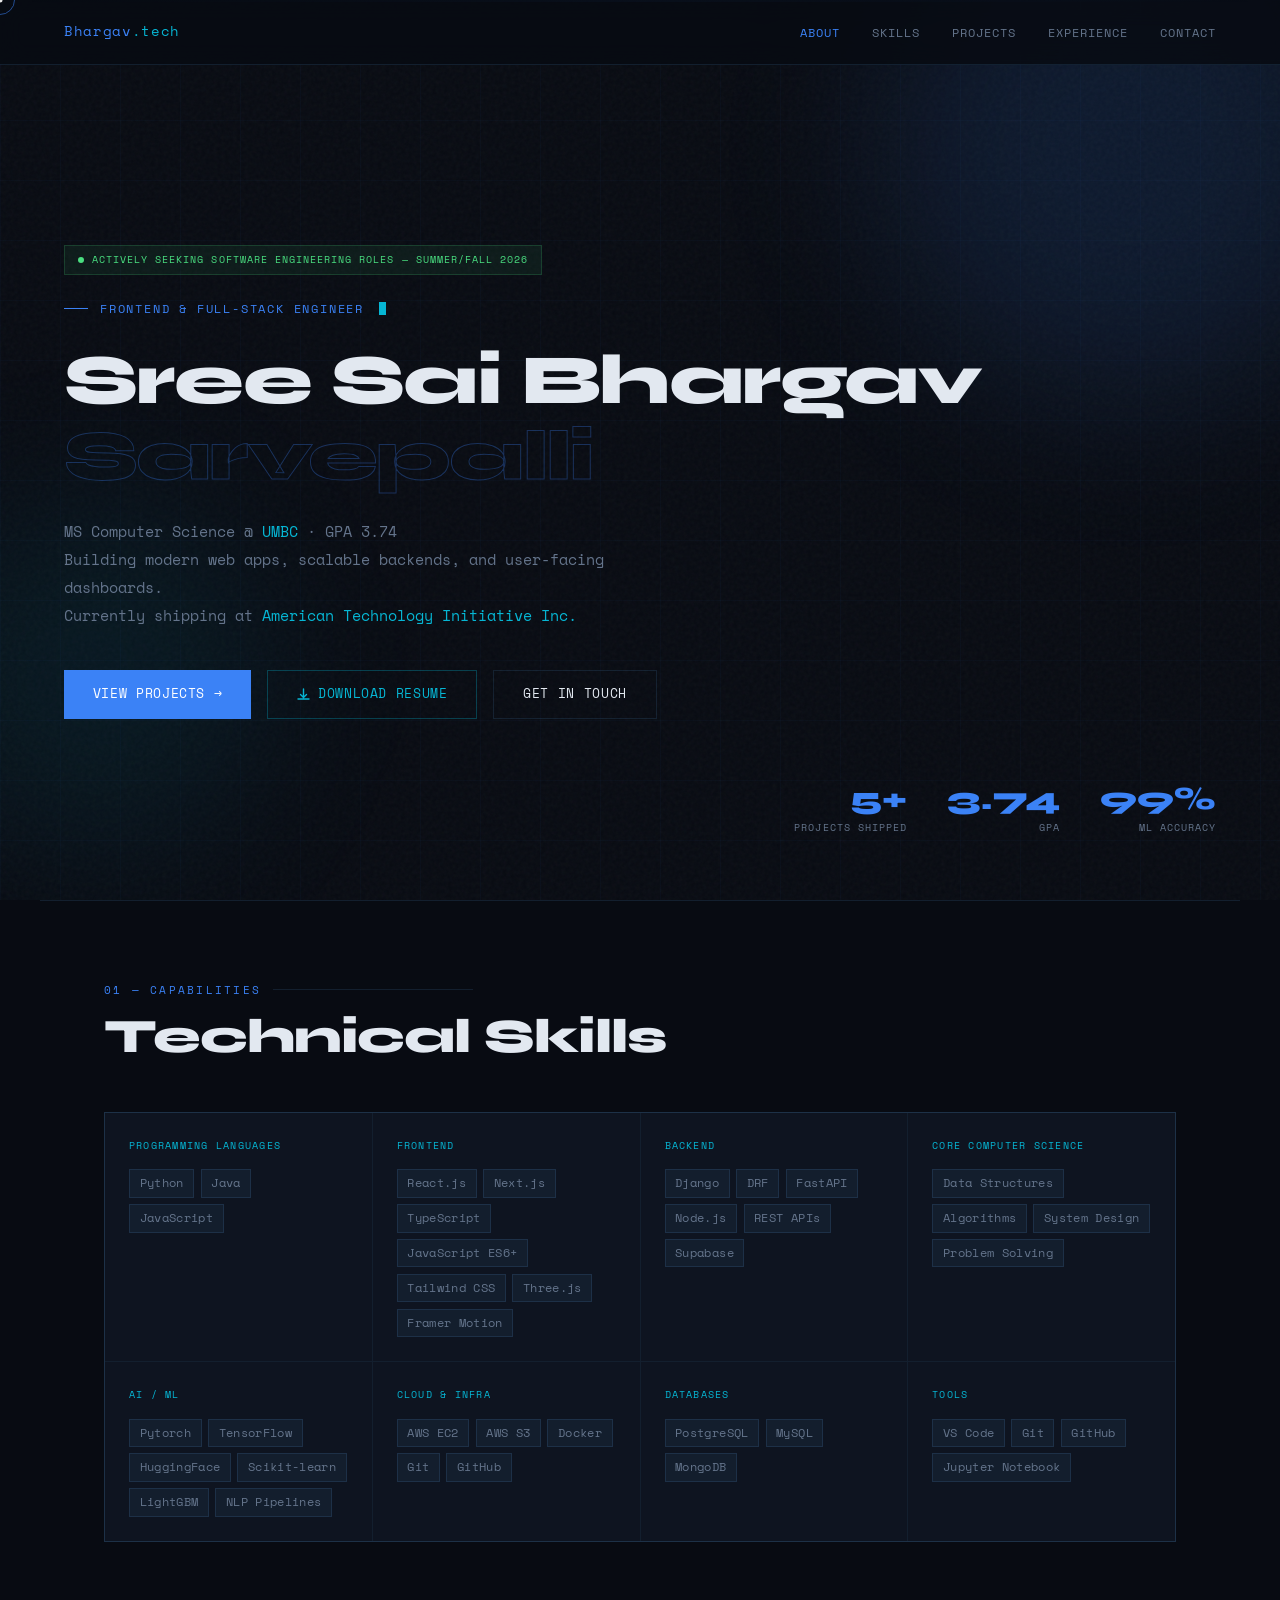
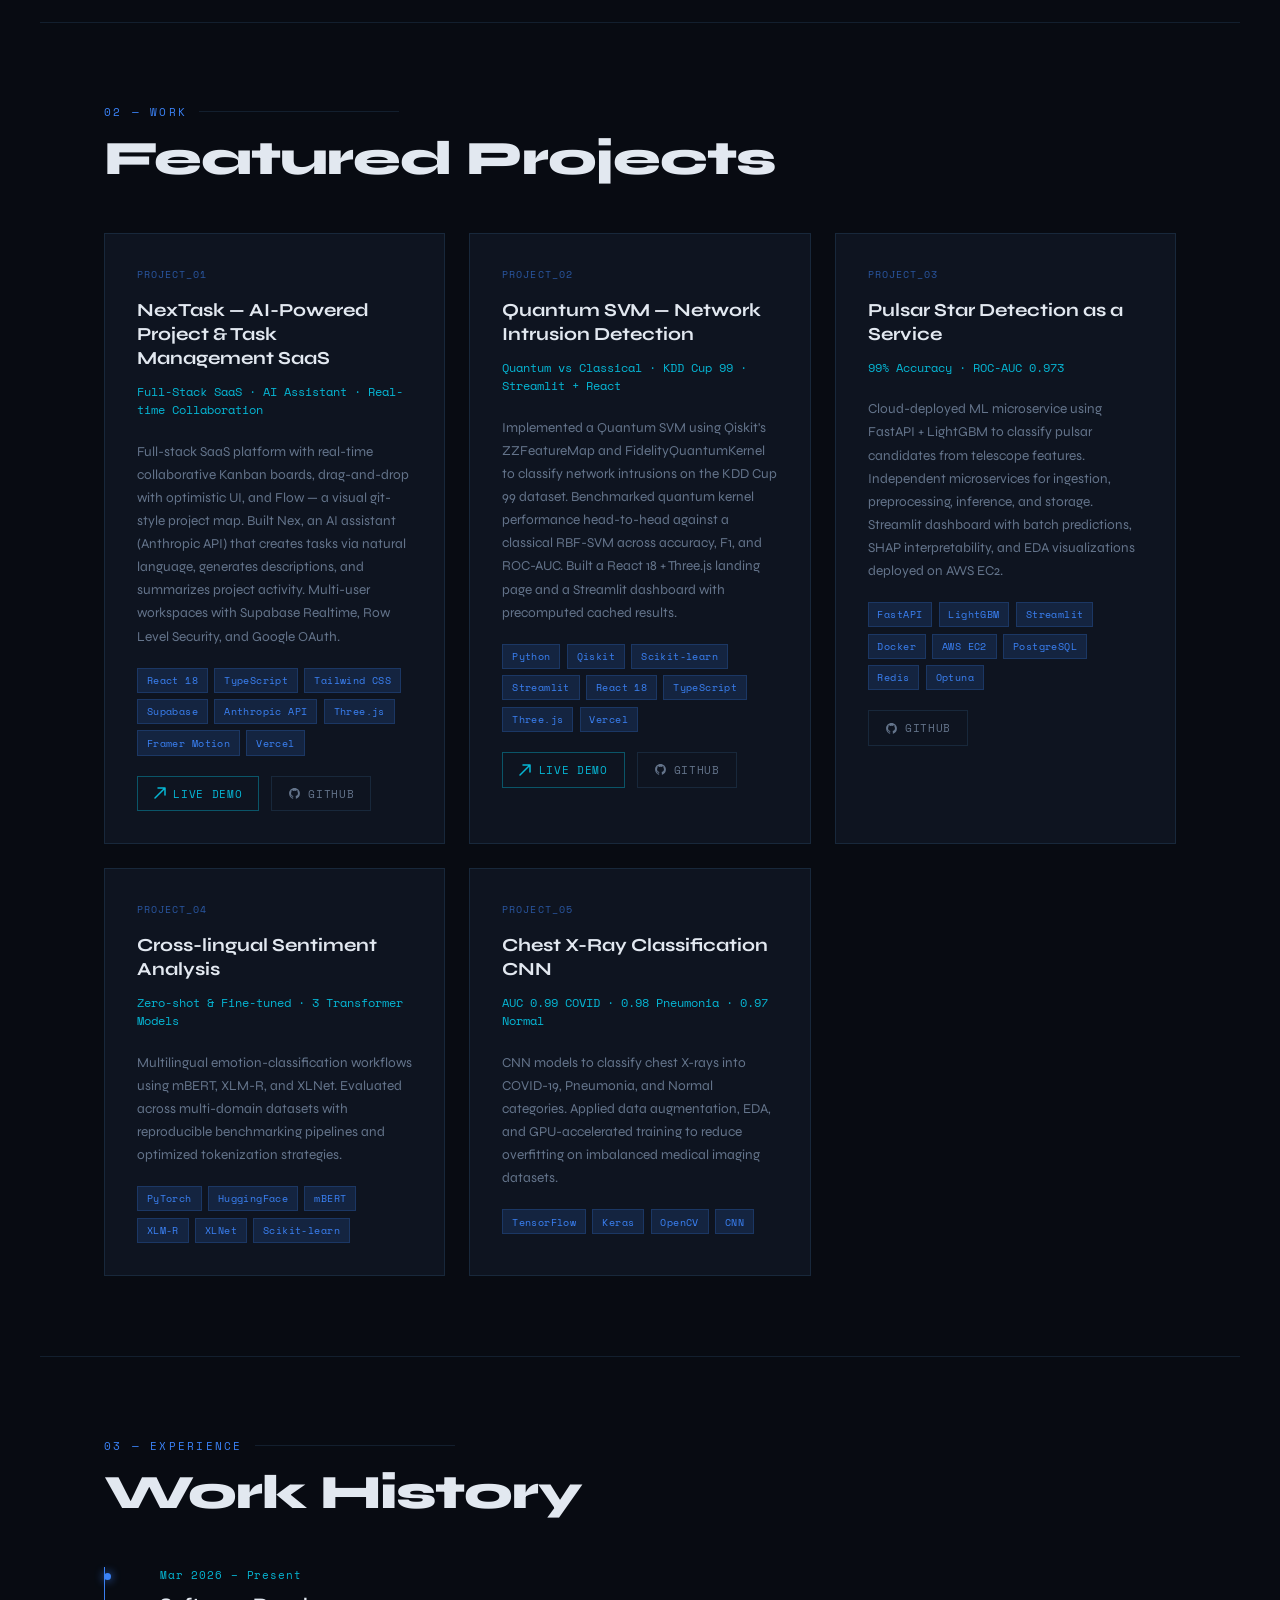
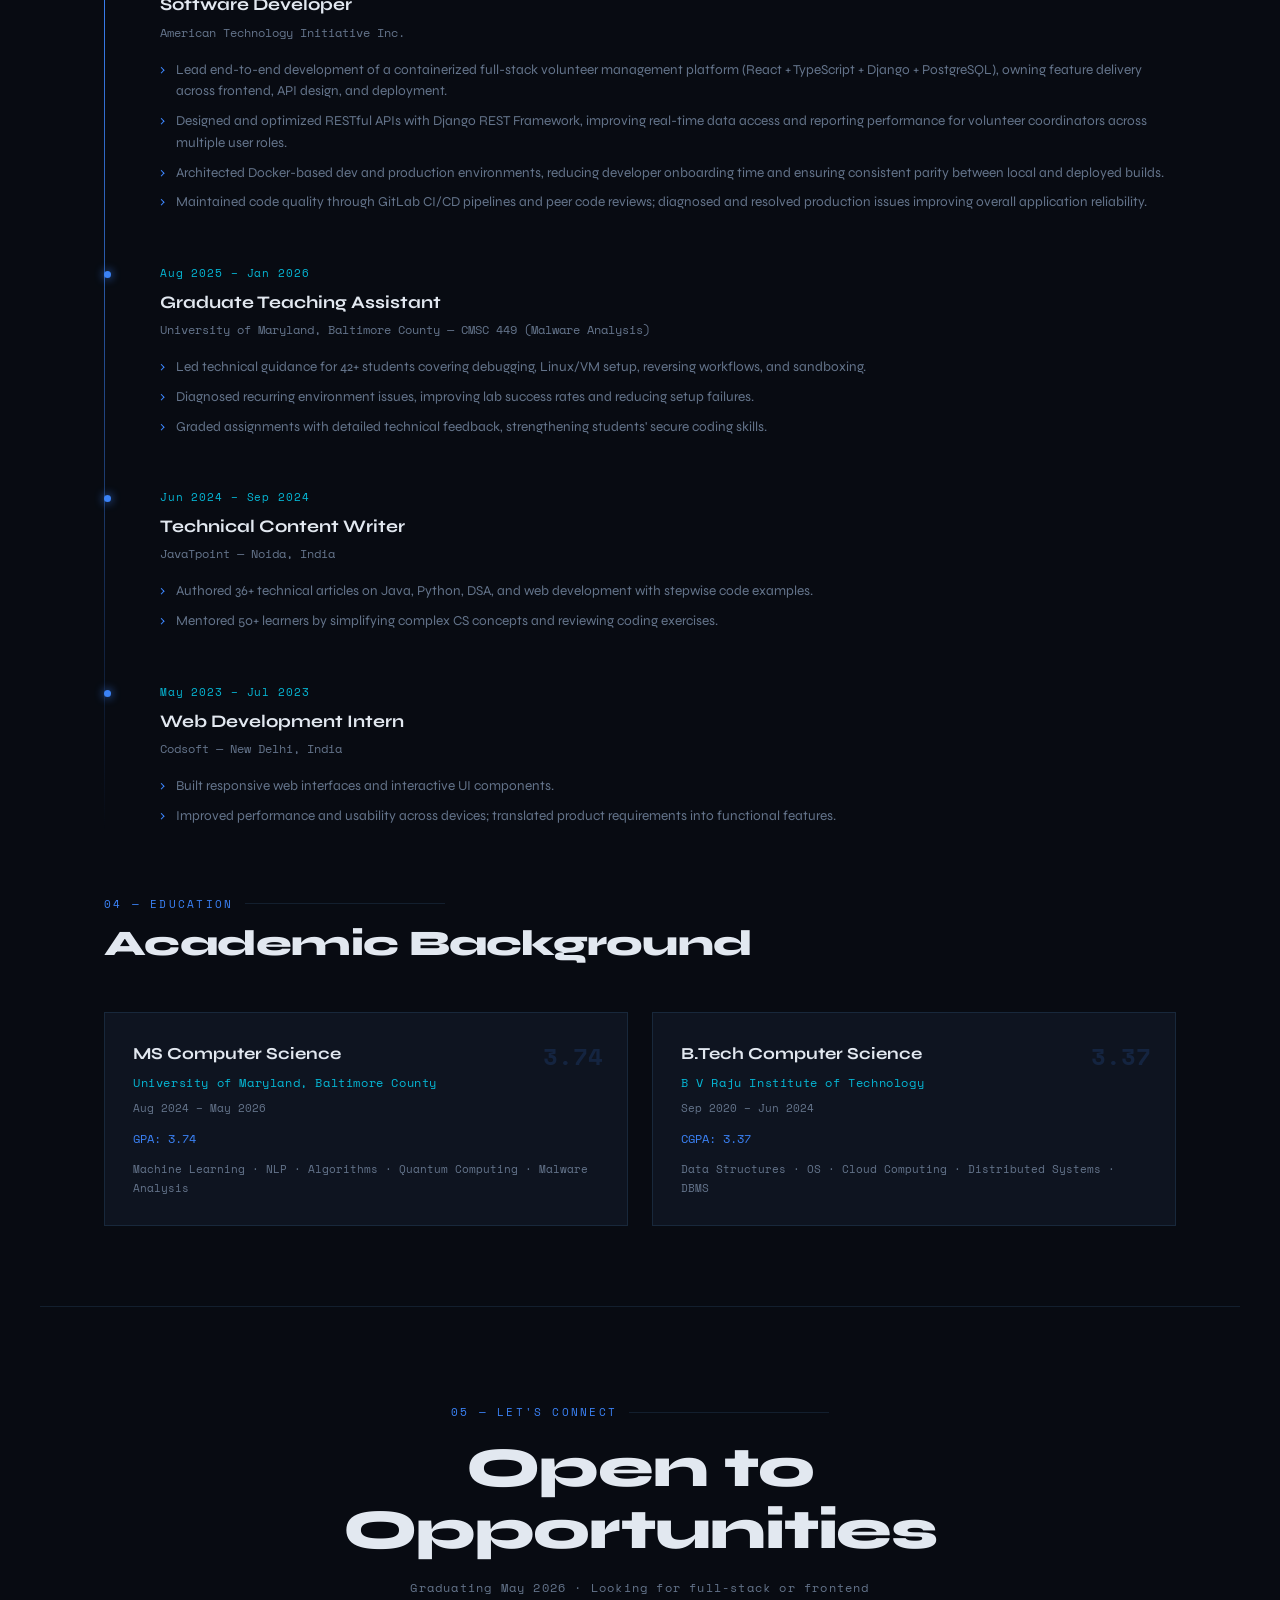
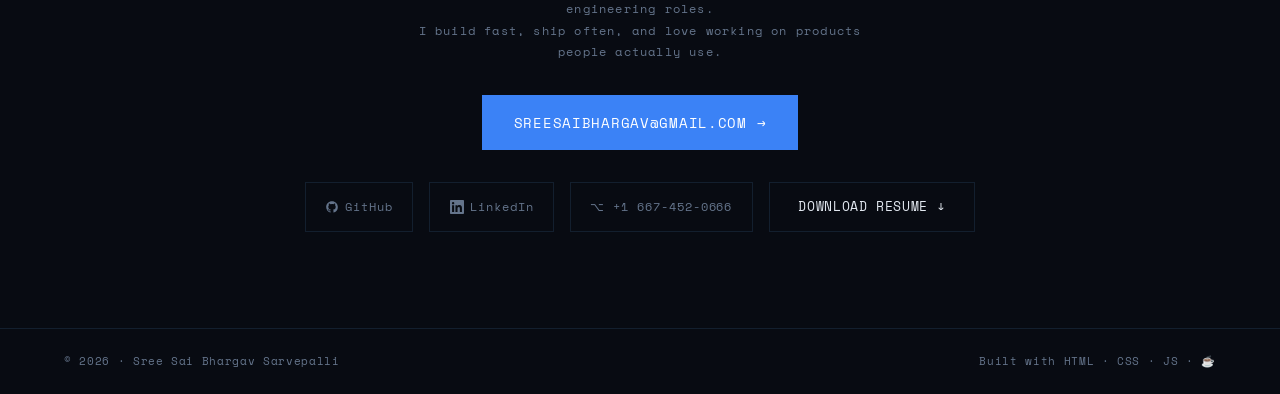
==== commit 66d6ebed: "Added updated Resume and Projects" ====
--- a/index.html
+++ b/index.html
@@ -33,7 +33,7 @@
   <a href="#projects"   onclick="closeMobile()">Projects</a>
   <a href="#experience" onclick="closeMobile()">Experience</a>
   <a href="#contact"    onclick="closeMobile()">Contact</a>
-  <a href="Sree_Sai_Bhargav_Sarvepalli_Resume.pdf" download style="color:var(--accent2);" onclick="closeMobile()">↓ Resume</a>
+  <a href="Bhargav_Resume.pdf" download style="color:var(--accent2);" onclick="closeMobile()">↓ Resume</a>
 </div>
 
 <!-- NAV -->
@@ -71,7 +71,7 @@
     </p>
     <div class="hero-ctas fade-up delay-4">
       <a href="#projects" class="btn-primary">View Projects →</a>
-      <a href="Sree_Sai_Bhargav_Sarvepalli_Resume.pdf" download class="btn-download">
+      <a href="Bhargav_Resume.pdf" download class="btn-download">
         <svg width="13" height="13" viewBox="0 0 13 13" fill="none"><path d="M6.5 1v8M3.5 6.5l3 3 3-3M1 11h11" stroke="currentColor" stroke-width="1.4" stroke-linecap="round" stroke-linejoin="round"/></svg>
         Download Resume
       </a>
@@ -109,11 +109,11 @@
     </div>
     <div class="skill-cell">
       <div class="skill-category">Frontend</div>
-      <div class="skill-tags"><span class="skill-tag">React.js</span><span class="skill-tag">JavaScript ES6+</span><span class="skill-tag">HTML</span><span class="skill-tag">CSS</span><span class="skill-tag">Bootstrap</span></div>
+      <div class="skill-tags"><span class="skill-tag">React.js</span><span class="skill-tag">Next.js</span><span class="skill-tag">TypeScript</span><span class="skill-tag">JavaScript ES6+</span><span class="skill-tag">Tailwind CSS</span><span class="skill-tag">Three.js</span><span class="skill-tag">Framer Motion</span></div>
     </div>
     <div class="skill-cell">
       <div class="skill-category">Backend</div>
-      <div class="skill-tags"><span class="skill-tag">Python</span><span class="skill-tag">Django</span><span class="skill-tag">FastAPI</span><span class="skill-tag">Node.js</span><span class="skill-tag">REST APIs</span><span class="skill-tag">Microservices</span></div>
+      <div class="skill-tags"><span class="skill-tag">Django</span><span class="skill-tag">DRF</span><span class="skill-tag">FastAPI</span><span class="skill-tag">Node.js</span><span class="skill-tag">REST APIs</span><span class="skill-tag">Supabase</span></div>
     </div>
     <div class="skill-cell">
       <div class="skill-category">Core Computer Science</div>
@@ -146,15 +146,20 @@
   <h2 class="section-title reveal">Featured Projects</h2>
   <div class="projects-grid stagger">
 
+
     <div class="project-card">
       <div class="project-num">PROJECT_01</div>
-      <div class="project-title">NexTask — Kanban Board</div>
-      <div class="project-highlight">AI Powered · Drag &amp; Drop · Real-time UI</div>
-      <div class="project-desc">A clean, responsive AI powered Kanban board app with drag-and-drop task management, column-based workflow, and real-time UI updates. Built with a focus on smooth UX and modern frontend patterns.</div>
-      <div class="tech-stack">
-        <span class="tech-pill">React</span>
-        <span class="tech-pill">JavaScript</span>
-        <span class="tech-pill">CSS3</span>
+      <div class="project-title">NexTask — AI-Powered Project &amp; Task Management SaaS</div>
+      <div class="project-highlight">Full-Stack SaaS · AI Assistant · Real-time Collaboration</div>
+      <div class="project-desc">Full-stack SaaS platform with real-time collaborative Kanban boards, drag-and-drop with optimistic UI, and Flow — a visual git-style project map. Built Nex, an AI assistant (Anthropic API) that creates tasks via natural language, generates descriptions, and summarizes project activity. Multi-user workspaces with Supabase Realtime, Row Level Security, and Google OAuth.</div>
+      <div class="tech-stack">
+        <span class="tech-pill">React 18</span>
+        <span class="tech-pill">TypeScript</span>
+        <span class="tech-pill">Tailwind CSS</span>
+        <span class="tech-pill">Supabase</span>
+        <span class="tech-pill">Anthropic API</span>
+        <span class="tech-pill">Three.js</span>
+        <span class="tech-pill">Framer Motion</span>
         <span class="tech-pill">Vercel</span>
       </div>
       <div class="project-actions">
@@ -162,7 +167,7 @@
           <svg width="12" height="12" viewBox="0 0 12 12" fill="none"><path d="M1 11L11 1M11 1H4M11 1v7" stroke="currentColor" stroke-width="1.5" stroke-linecap="round"/></svg>
           Live Demo
         </a>
-        <a href="https://github.com/Bhargav-Sarvepalli/kanban-board" target="_blank" class="project-btn-github">
+        <a href="https://github.com/Bhargav-Sarvepalli" target="_blank" class="project-btn-github">
           <svg width="13" height="13" viewBox="0 0 24 24" fill="currentColor"><path d="M12 2C6.477 2 2 6.484 2 12.017c0 4.425 2.865 8.18 6.839 9.504.5.092.682-.217.682-.483 0-.237-.008-.868-.013-1.703-2.782.605-3.369-1.343-3.369-1.343-.454-1.158-1.11-1.466-1.11-1.466-.908-.62.069-.608.069-.608 1.003.07 1.531 1.032 1.531 1.032.892 1.53 2.341 1.088 2.91.832.092-.647.35-1.088.636-1.338-2.22-.253-4.555-1.113-4.555-4.951 0-1.093.39-1.988 1.029-2.688-.103-.253-.446-1.272.098-2.65 0 0 .84-.27 2.75 1.026A9.564 9.564 0 0112 6.844c.85.004 1.705.115 2.504.337 1.909-1.296 2.747-1.027 2.747-1.027.546 1.379.202 2.398.1 2.651.64.7 1.028 1.595 1.028 2.688 0 3.848-2.339 4.695-4.566 4.943.359.309.678.92.678 1.855 0 1.338-.012 2.419-.012 2.747 0 .268.18.58.688.482A10.019 10.019 0 0022 12.017C22 6.484 17.522 2 12 2z"/></svg>
           GitHub
         </a>
@@ -171,9 +176,36 @@
 
     <div class="project-card">
       <div class="project-num">PROJECT_02</div>
+      <div class="project-title">Quantum SVM — Network Intrusion Detection</div>
+      <div class="project-highlight">Quantum vs Classical · KDD Cup 99 · Streamlit + React</div>
+      <div class="project-desc">Implemented a Quantum SVM using Qiskit's ZZFeatureMap and FidelityQuantumKernel to classify network intrusions on the KDD Cup 99 dataset. Benchmarked quantum kernel performance head-to-head against a classical RBF-SVM across accuracy, F1, and ROC-AUC. Built a React 18 + Three.js landing page and a Streamlit dashboard with precomputed cached results.</div>
+      <div class="tech-stack">
+        <span class="tech-pill">Python</span>
+        <span class="tech-pill">Qiskit</span>
+        <span class="tech-pill">Scikit-learn</span>
+        <span class="tech-pill">Streamlit</span>
+        <span class="tech-pill">React 18</span>
+        <span class="tech-pill">TypeScript</span>
+        <span class="tech-pill">Three.js</span>
+        <span class="tech-pill">Vercel</span>
+      </div>
+      <div class="project-actions">
+        <a href="https://qsvm-anomaly-detection.vercel.app/" target="_blank" class="project-btn-demo">
+          <svg width="12" height="12" viewBox="0 0 12 12" fill="none"><path d="M1 11L11 1M11 1H4M11 1v7" stroke="currentColor" stroke-width="1.5" stroke-linecap="round"/></svg>
+          Live Demo
+        </a>
+        <a href="https://github.com/Bhargav-Sarvepalli/qsvm-anomaly-detection" target="_blank" class="project-btn-github">
+          <svg width="13" height="13" viewBox="0 0 24 24" fill="currentColor"><path d="M12 2C6.477 2 2 6.484 2 12.017c0 4.425 2.865 8.18 6.839 9.504.5.092.682-.217.682-.483 0-.237-.008-.868-.013-1.703-2.782.605-3.369-1.343-3.369-1.343-.454-1.158-1.11-1.466-1.11-1.466-.908-.62.069-.608.069-.608 1.003.07 1.531 1.032 1.531 1.032.892 1.53 2.341 1.088 2.91.832.092-.647.35-1.088.636-1.338-2.22-.253-4.555-1.113-4.555-4.951 0-1.093.39-1.988 1.029-2.688-.103-.253-.446-1.272.098-2.65 0 0 .84-.27 2.75 1.026A9.564 9.564 0 0112 6.844c.85.004 1.705.115 2.504.337 1.909-1.296 2.747-1.027 2.747-1.027.546 1.379.202 2.398.1 2.651.64.7 1.028 1.595 1.028 2.688 0 3.848-2.339 4.695-4.566 4.943.359.309.678.92.678 1.855 0 1.338-.012 2.419-.012 2.747 0 .268.18.58.688.482A10.019 10.019 0 0022 12.017C22 6.484 17.522 2 12 2z"/></svg>
+          GitHub
+        </a>
+      </div>
+    </div>
+
+    <div class="project-card">
+      <div class="project-num">PROJECT_03</div>
       <div class="project-title">Pulsar Star Detection as a Service</div>
       <div class="project-highlight">99% Accuracy · ROC-AUC 0.973</div>
-      <div class="project-desc">Cloud-deployed ML microservice using FastAPI + LightGBM to classify pulsar candidates from telescope features. Streamlit dashboard with batch predictions, EDA visualizations, and SHAP-based interpretability.</div>
+      <div class="project-desc">Cloud-deployed ML microservice using FastAPI + LightGBM to classify pulsar candidates from telescope features. Independent microservices for ingestion, preprocessing, inference, and storage. Streamlit dashboard with batch predictions, SHAP interpretability, and EDA visualizations deployed on AWS EC2.</div>
       <div class="tech-stack">
         <span class="tech-pill">FastAPI</span>
         <span class="tech-pill">LightGBM</span>
@@ -181,12 +213,19 @@
         <span class="tech-pill">Docker</span>
         <span class="tech-pill">AWS EC2</span>
         <span class="tech-pill">PostgreSQL</span>
+        <span class="tech-pill">Redis</span>
         <span class="tech-pill">Optuna</span>
       </div>
-    </div>
-
-    <div class="project-card">
-      <div class="project-num">PROJECT_03</div>
+      <div class="project-actions">
+        <a href="https://github.com/Bhargav-Sarvepalli/pulsar-star-prediction-service" target="_blank" class="project-btn-github">
+          <svg width="13" height="13" viewBox="0 0 24 24" fill="currentColor"><path d="M12 2C6.477 2 2 6.484 2 12.017c0 4.425 2.865 8.18 6.839 9.504.5.092.682-.217.682-.483 0-.237-.008-.868-.013-1.703-2.782.605-3.369-1.343-3.369-1.343-.454-1.158-1.11-1.466-1.11-1.466-.908-.62.069-.608.069-.608 1.003.07 1.531 1.032 1.531 1.032.892 1.53 2.341 1.088 2.91.832.092-.647.35-1.088.636-1.338-2.22-.253-4.555-1.113-4.555-4.951 0-1.093.39-1.988 1.029-2.688-.103-.253-.446-1.272.098-2.65 0 0 .84-.27 2.75 1.026A9.564 9.564 0 0112 6.844c.85.004 1.705.115 2.504.337 1.909-1.296 2.747-1.027 2.747-1.027.546 1.379.202 2.398.1 2.651.64.7 1.028 1.595 1.028 2.688 0 3.848-2.339 4.695-4.566 4.943.359.309.678.92.678 1.855 0 1.338-.012 2.419-.012 2.747 0 .268.18.58.688.482A10.019 10.019 0 0022 12.017C22 6.484 17.522 2 12 2z"/></svg>
+          GitHub
+        </a>
+      </div>
+    </div>
+
+    <div class="project-card">
+      <div class="project-num">PROJECT_04</div>
       <div class="project-title">Cross-lingual Sentiment Analysis</div>
       <div class="project-highlight">Zero-shot &amp; Fine-tuned · 3 Transformer Models</div>
       <div class="project-desc">Multilingual emotion-classification workflows using mBERT, XLM-R, and XLNet. Evaluated across multi-domain datasets with reproducible benchmarking pipelines and optimized tokenization strategies.</div>
@@ -201,7 +240,7 @@
     </div>
 
     <div class="project-card">
-      <div class="project-num">PROJECT_04</div>
+      <div class="project-num">PROJECT_05</div>
       <div class="project-title">Chest X-Ray Classification CNN</div>
       <div class="project-highlight">AUC 0.99 COVID · 0.98 Pneumonia · 0.97 Normal</div>
       <div class="project-desc">CNN models to classify chest X-rays into COVID-19, Pneumonia, and Normal categories. Applied data augmentation, EDA, and GPU-accelerated training to reduce overfitting on imbalanced medical imaging datasets.</div>
@@ -224,13 +263,14 @@
   <h2 class="section-title reveal">Work History</h2>
   <div class="timeline">
     <div class="timeline-item reveal">
-      <div class="timeline-period">Mar 2026 – present</div>
+      <div class="timeline-period">Mar 2026 – Present</div>
       <div class="timeline-role">Software Developer</div>
       <div class="timeline-org">American Technology Initiative Inc.</div>
       <ul class="timeline-bullets">
-        <li>Developing a full-stack volunteer portal using Django, Django REST Framework, React, and PostgreSQL.</li>
-        <li>Implementing APIs, volunteer tracking features, surveys, and reporting dashboards.</li>
-        <li>Working in a Dockerized environment with GitLab for version control and collaborative development.</li>
+        <li>Lead end-to-end development of a containerized full-stack volunteer management platform (React + TypeScript + Django + PostgreSQL), owning feature delivery across frontend, API design, and deployment.</li>
+        <li>Designed and optimized RESTful APIs with Django REST Framework, improving real-time data access and reporting performance for volunteer coordinators across multiple user roles.</li>
+        <li>Architected Docker-based dev and production environments, reducing developer onboarding time and ensuring consistent parity between local and deployed builds.</li>
+        <li>Maintained code quality through GitLab CI/CD pipelines and peer code reviews; diagnosed and resolved production issues improving overall application reliability.</li>
       </ul>
     </div>
     <div class="timeline-item reveal">
@@ -309,14 +349,14 @@
       LinkedIn
     </a>
     <a href="tel:+16674520666" class="contact-link">⌥ +1 667-452-0666</a>
-    <a href="Sree_Sai_Bhargav_Sarvepalli_Resume.pdf" download class="btn-ghost">Download Resume ↓</a>
+    <a href="Bhargav_Resume.pdf" download class="btn-ghost">Download Resume ↓</a>
   </div>
 </section>
 </div>
 
 <footer>
   <p>© 2026 · Sree Sai Bhargav Sarvepalli</p>
-  <p>Built with HTML · CSS · JS</p>
+  <p>Built with HTML · CSS · JS · ☕</p>
 </footer>
 
 <script src="script.js"></script>
--- a/style.css
+++ b/style.css
@@ -337,27 +337,66 @@
   .hamburger { display: flex; }
 }
 @media (max-width: 768px) {
-  nav { padding: 0.9rem 1rem; flex-wrap: wrap; gap: .75rem; }
-  .nav-links { width: 100%; justify-content: center; gap: .75rem; flex-wrap: wrap; }
-  .nav-links a { font-size: .62rem; }
-  #hero { min-height: auto; padding: 6.5rem 1rem 3rem !important; align-items: flex-start; }
-  h1.hero-name { font-size: clamp(2.2rem, 12vw, 3.4rem); line-height: 1.05; }
+  /* NAV */
+  nav { padding: 0.9rem 1.25rem; }
+
+  /* HERO — clean single column */
+  #hero {
+    min-height: 100vh;
+    padding: 7rem 1.25rem 3rem !important;
+    align-items: flex-start;
+    overflow-x: hidden;
+  }
+  #hero > div { max-width: 100%; width: 100%; }
+
+  /* hide stats completely on mobile — they overflow */
+  .hero-stats { display: none; }
+
+  /* badge — let it wrap instead of overflow */
+  .avail-badge {
+    font-size: .58rem;
+    white-space: normal;
+    max-width: 100%;
+    line-height: 1.5;
+  }
+
+  /* hero tag */
+  .hero-tag { font-size: .65rem; margin-bottom: 1.25rem; }
+
+  /* name — smaller, no transform stretch */
+  h1.hero-name {
+    font-size: clamp(2.4rem, 11vw, 3.2rem);
+    line-height: 1.05;
+    transform: none;
+    max-width: 100%;
+  }
   .name-line1 { white-space: normal; }
-  .hero-subtitle { max-width: 100%; }
-  .hero-ctas { flex-direction: column; align-items: stretch; width: 100%; }
-  .hero-ctas a { justify-content: center; width: 100%; }
-  .hero-stats { position: static; margin-top: 2rem; justify-content: flex-start; gap: 1.5rem; flex-wrap: wrap; }
-  .stat-item { text-align: left; }
-  .stat-num { font-size: 1.5rem; }
-  section { padding: 3.5rem 1rem; }
+
+  /* subtitle */
+  .hero-subtitle { max-width: 100%; font-size: .82rem; margin: 1.25rem 0 2rem; }
+
+  /* buttons stack cleanly */
+  .hero-ctas { flex-direction: column; width: 100%; gap: .75rem; }
+  .hero-ctas a { width: 100%; justify-content: center; }
+
+  /* sections */
+  section { padding: 3.5rem 1.25rem; }
+
+  /* skills */
   .skills-grid { grid-template-columns: 1fr 1fr; }
+
+  /* projects */
   .projects-grid { grid-template-columns: 1fr; }
-  #contact-section { padding: 3.5rem 1rem; }
+
+  /* contact */
+  #contact-section { padding: 3.5rem 1.25rem; }
   .contact-links { flex-direction: column; align-items: stretch; }
   .contact-link { justify-content: center; }
-  footer { flex-direction: column; gap: .5rem; text-align: center; padding: 1.25rem 1rem; }
+
+  /* footer */
+  footer { flex-direction: column; gap: .5rem; text-align: center; padding: 1.25rem 1.25rem; }
 }
 @media (max-width: 480px) {
-  .nav-links { display: none; }
   .skills-grid { grid-template-columns: 1fr; }
+  h1.hero-name { font-size: 2.4rem; }
 }
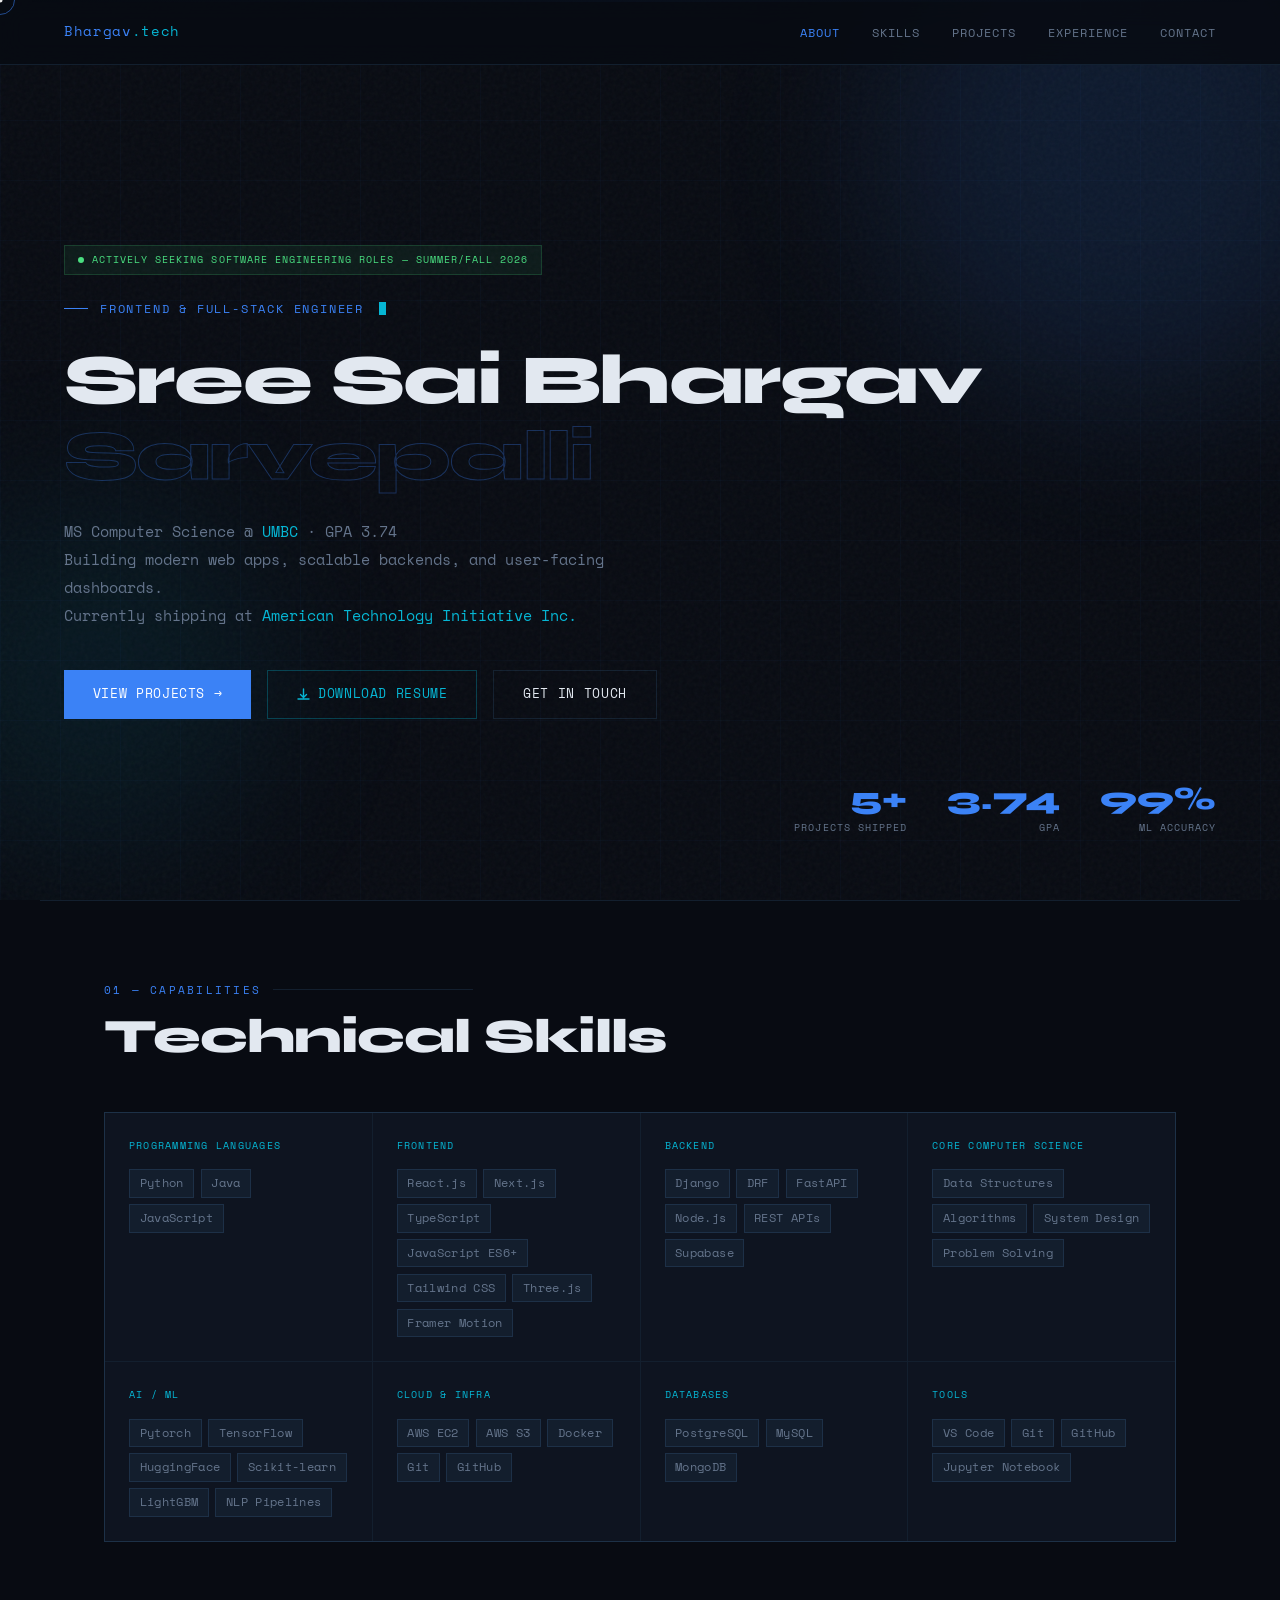
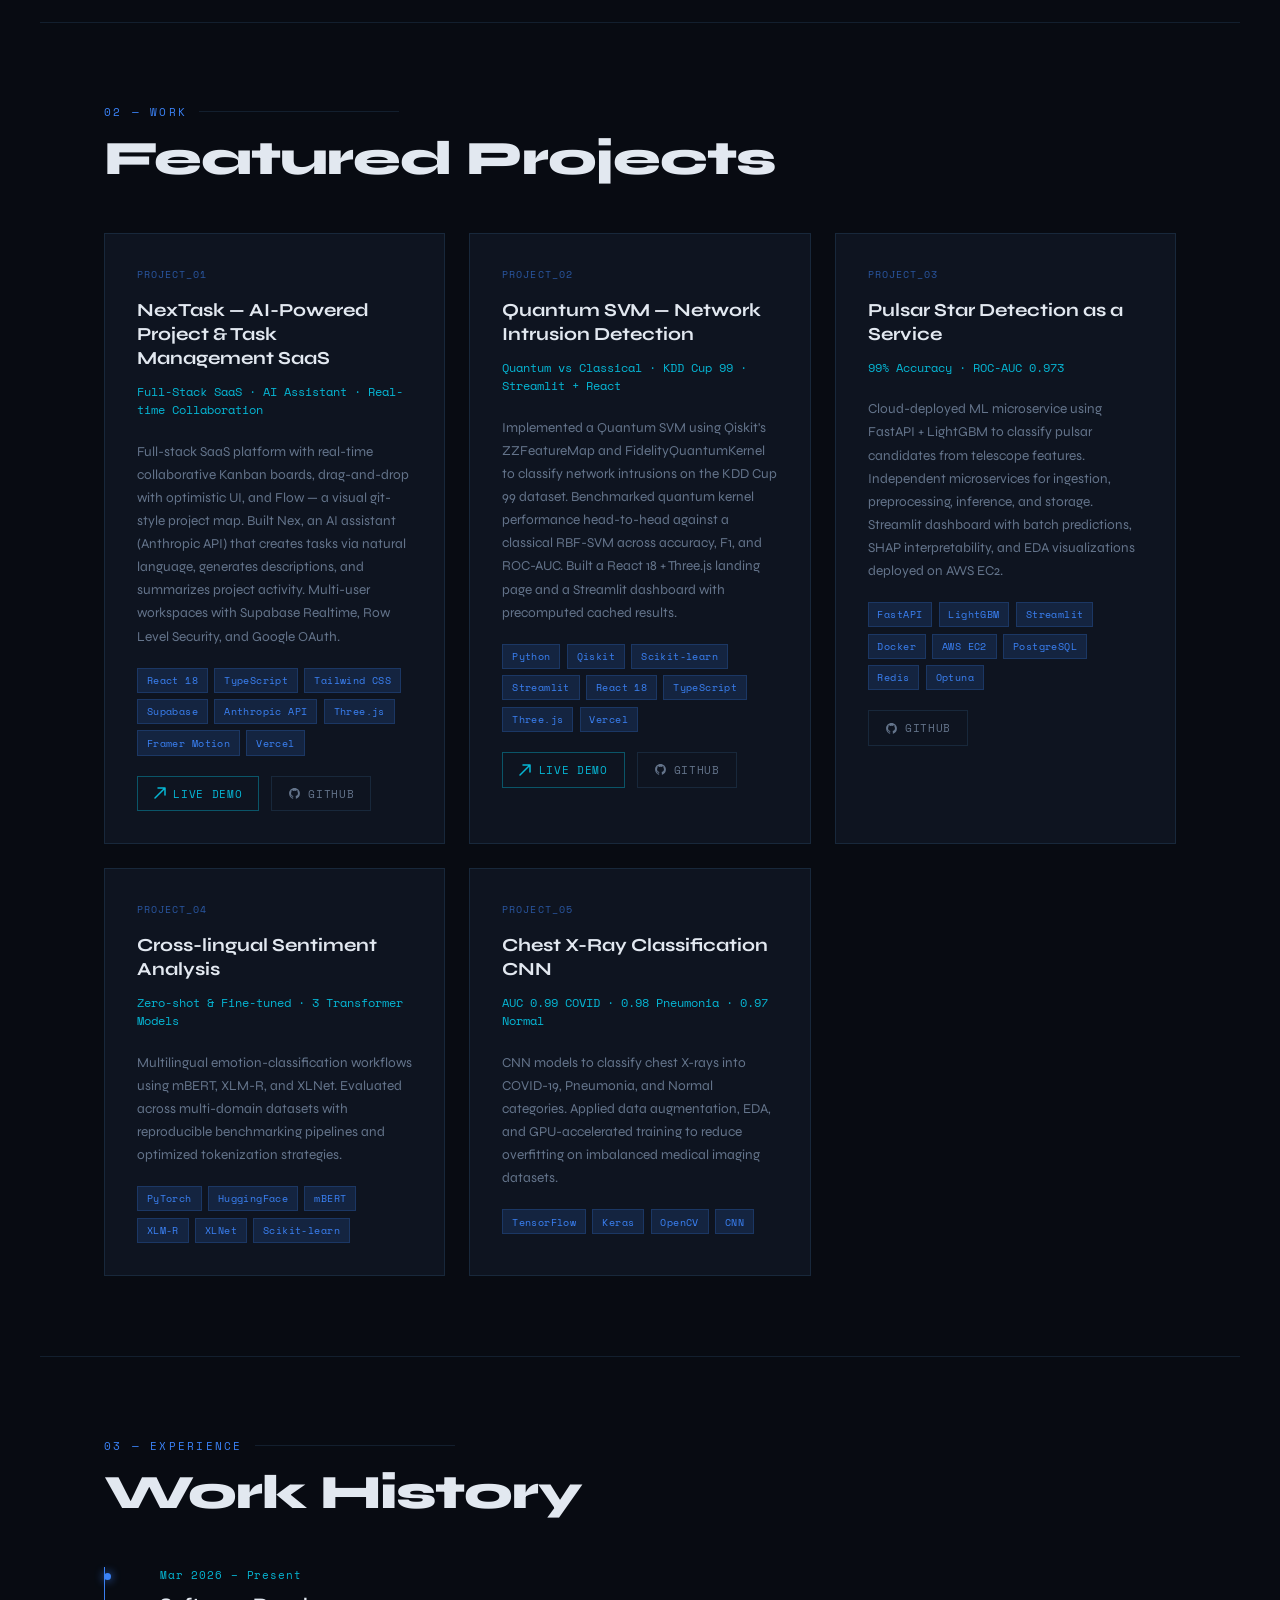
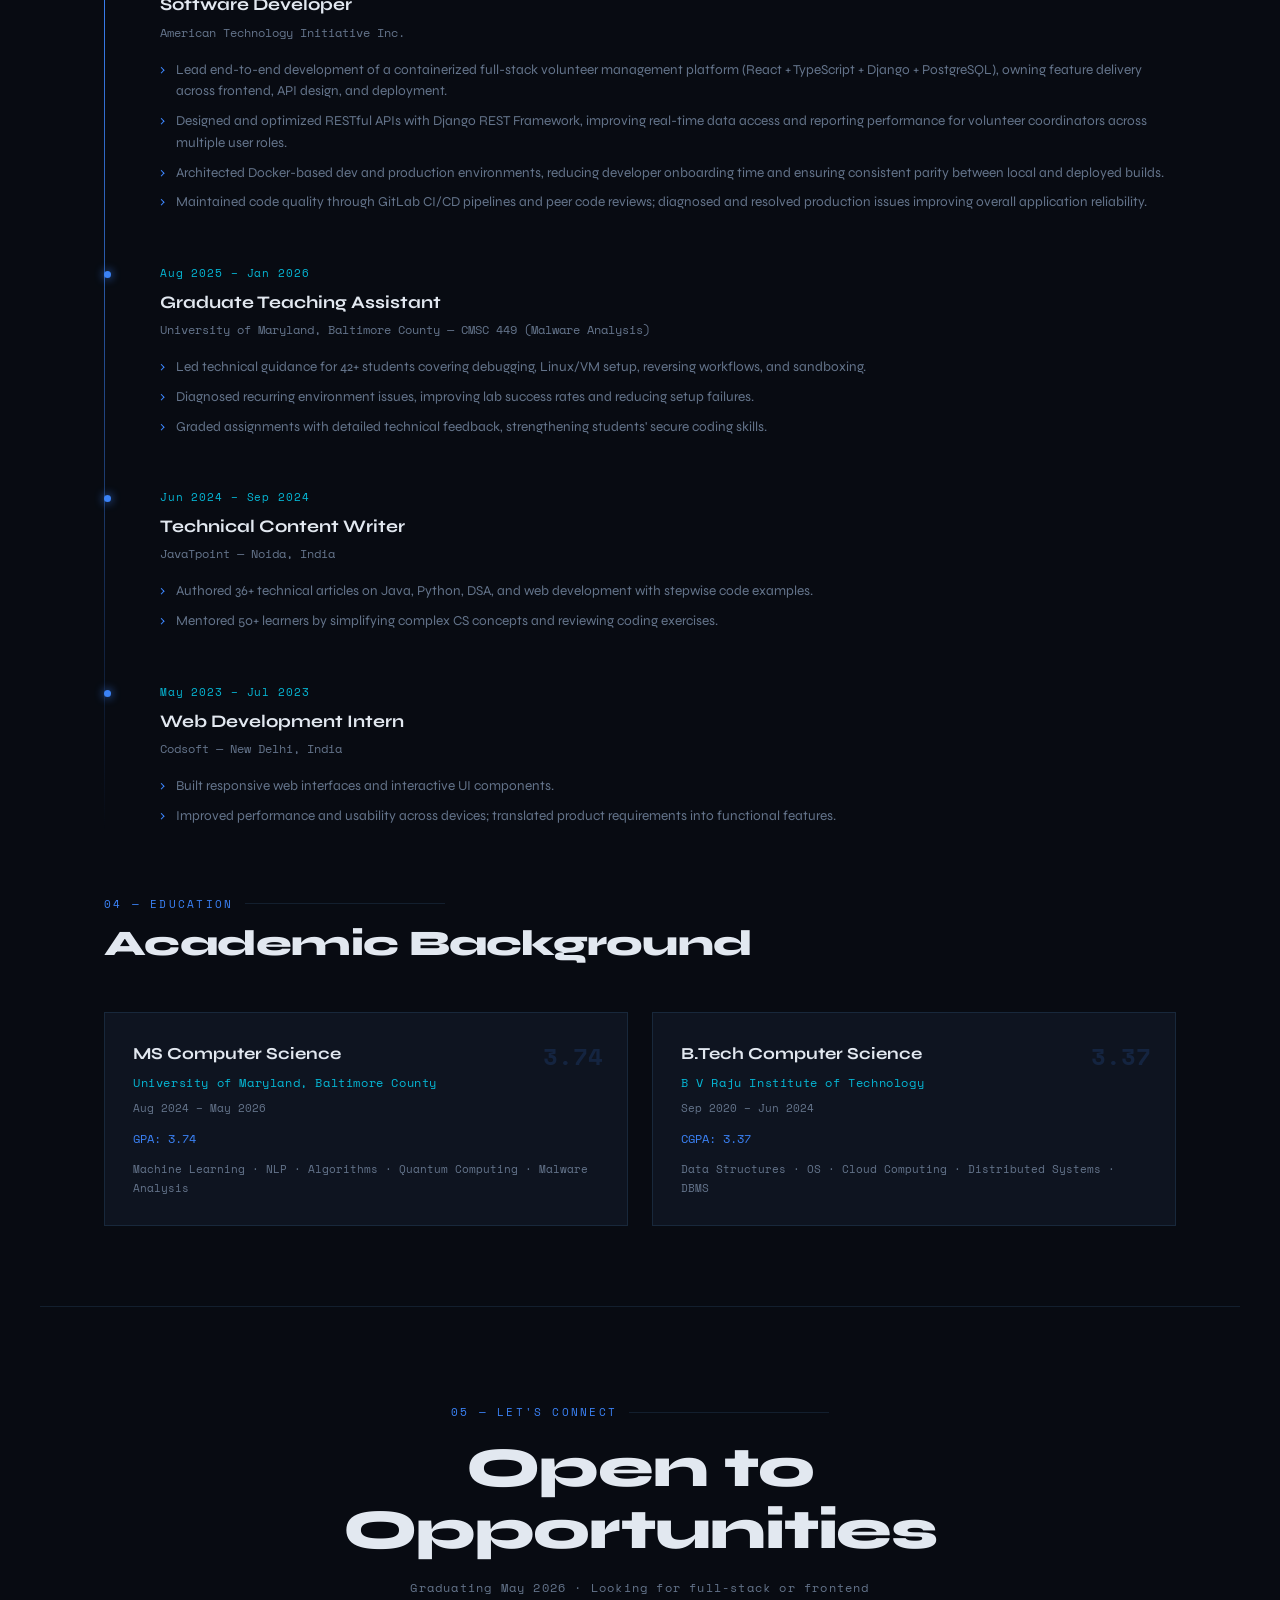
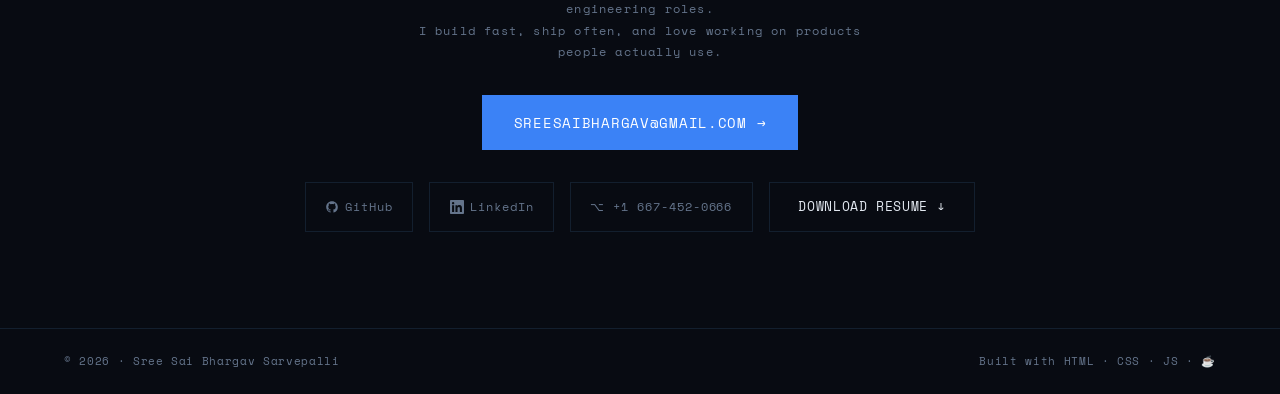
==== commit 15e47db1: "update in links' '" ====
--- a/index.html
+++ b/index.html
@@ -33,7 +33,7 @@
   <a href="#projects"   onclick="closeMobile()">Projects</a>
   <a href="#experience" onclick="closeMobile()">Experience</a>
   <a href="#contact"    onclick="closeMobile()">Contact</a>
-  <a href="Bhargav_Resume.pdf" download style="color:var(--accent2);" onclick="closeMobile()">↓ Resume</a>
+  <a href="Sree_Sai_Bhargav_Sarvepalli_Resume.pdf" download style="color:var(--accent2);" onclick="closeMobile()">↓ Resume</a>
 </div>
 
 <!-- NAV -->
@@ -71,7 +71,7 @@
     </p>
     <div class="hero-ctas fade-up delay-4">
       <a href="#projects" class="btn-primary">View Projects →</a>
-      <a href="Bhargav_Resume.pdf" download class="btn-download">
+      <a href="Sree_Sai_Bhargav_Sarvepalli_Resume.pdf" download class="btn-download">
         <svg width="13" height="13" viewBox="0 0 13 13" fill="none"><path d="M6.5 1v8M3.5 6.5l3 3 3-3M1 11h11" stroke="currentColor" stroke-width="1.4" stroke-linecap="round" stroke-linejoin="round"/></svg>
         Download Resume
       </a>
@@ -163,7 +163,7 @@
         <span class="tech-pill">Vercel</span>
       </div>
       <div class="project-actions">
-        <a href="https://kanban-board-beige-seven.vercel.app/" target="_blank" class="project-btn-demo">
+        <a href="https://www.nextask.live/" target="_blank" class="project-btn-demo">
           <svg width="12" height="12" viewBox="0 0 12 12" fill="none"><path d="M1 11L11 1M11 1H4M11 1v7" stroke="currentColor" stroke-width="1.5" stroke-linecap="round"/></svg>
           Live Demo
         </a>
@@ -349,7 +349,7 @@
       LinkedIn
     </a>
     <a href="tel:+16674520666" class="contact-link">⌥ +1 667-452-0666</a>
-    <a href="Bhargav_Resume.pdf" download class="btn-ghost">Download Resume ↓</a>
+    <a href="Sree_Sai_Bhargav_Sarvepalli_Resume.pdf" download class="btn-ghost">Download Resume ↓</a>
   </div>
 </section>
 </div>
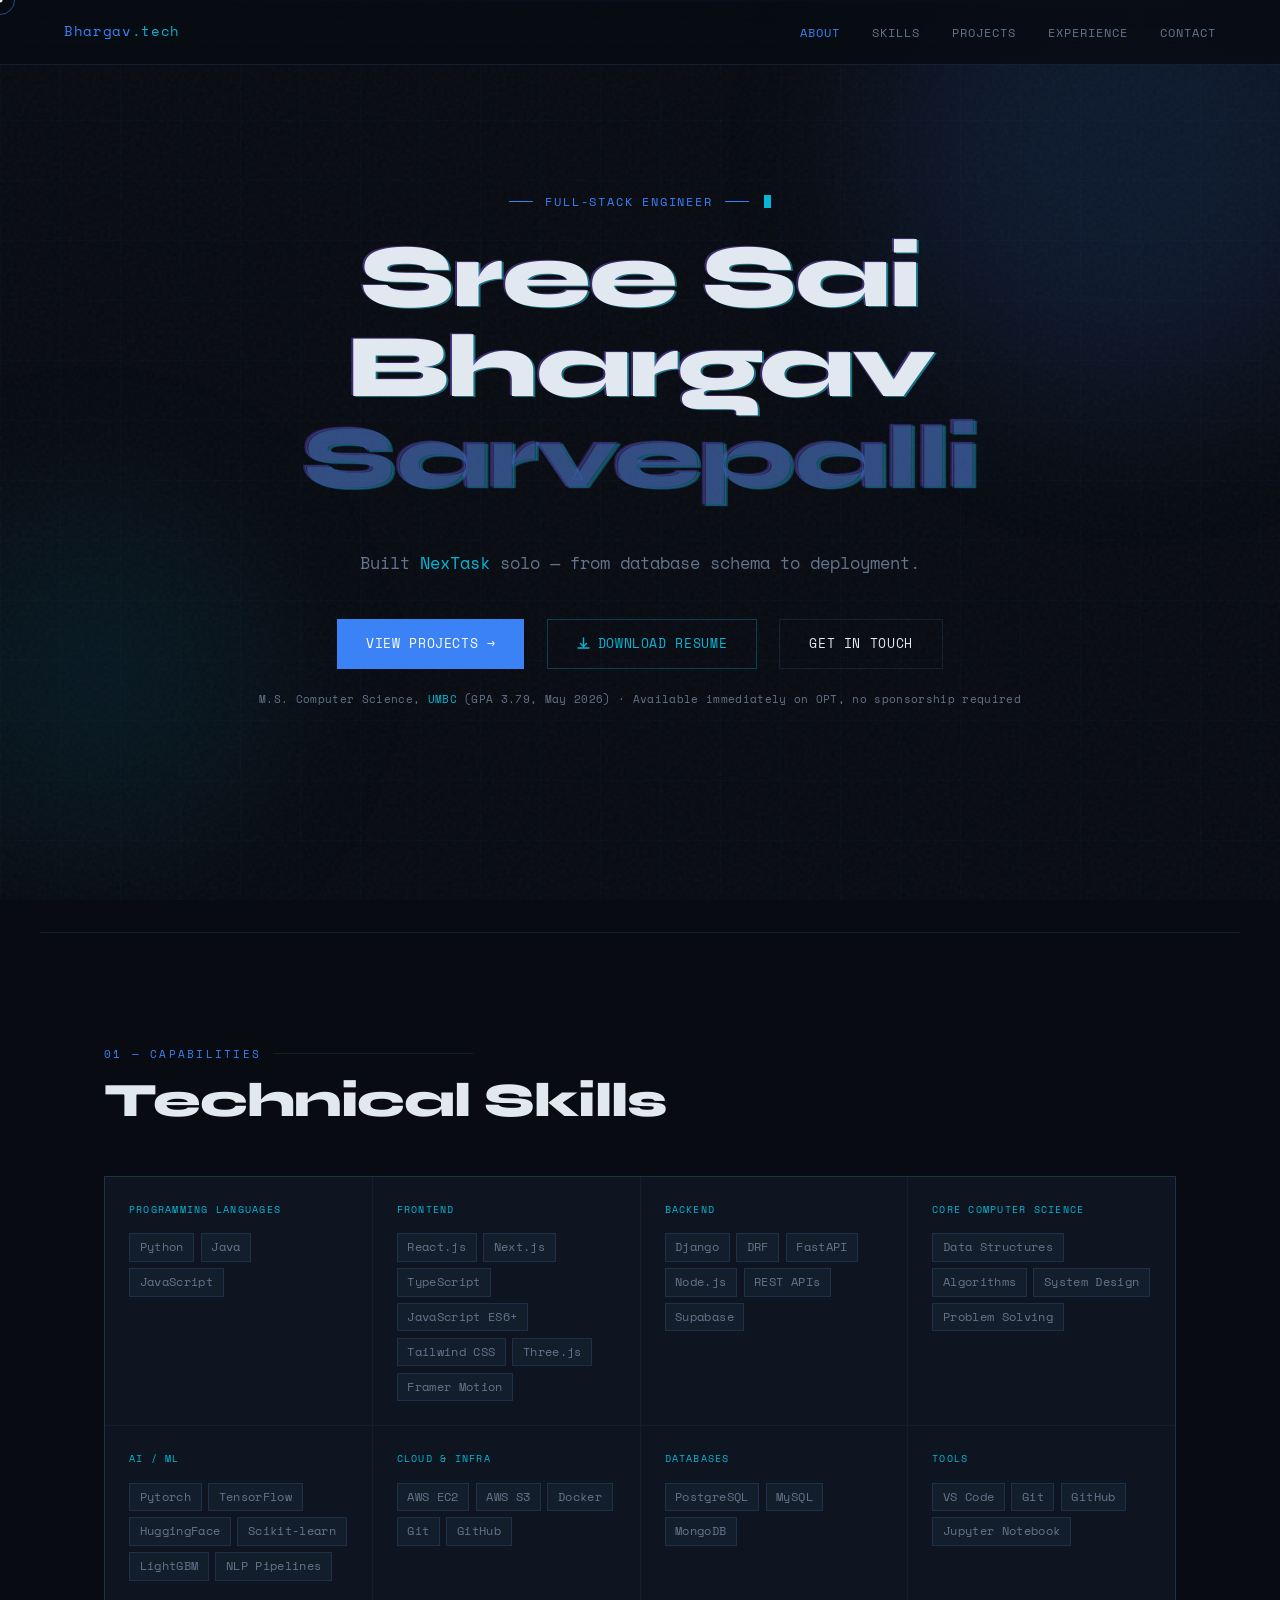
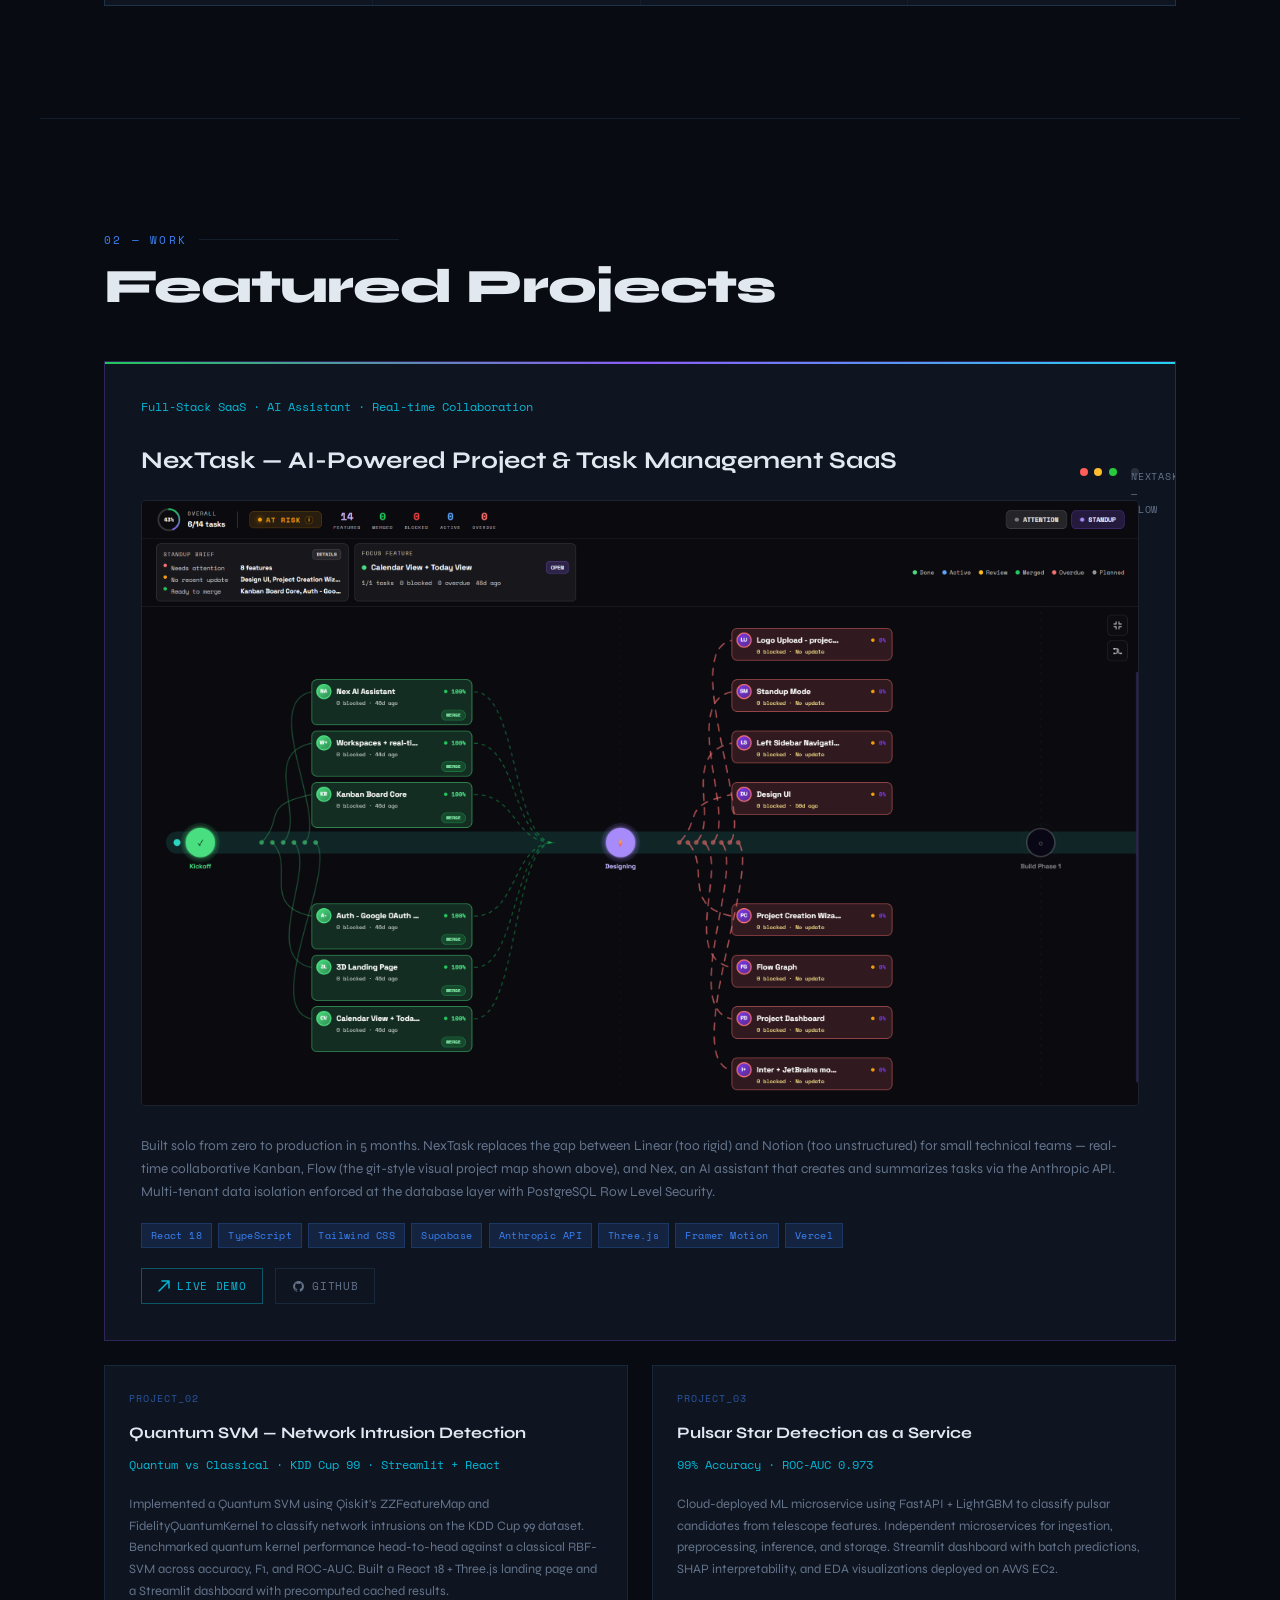
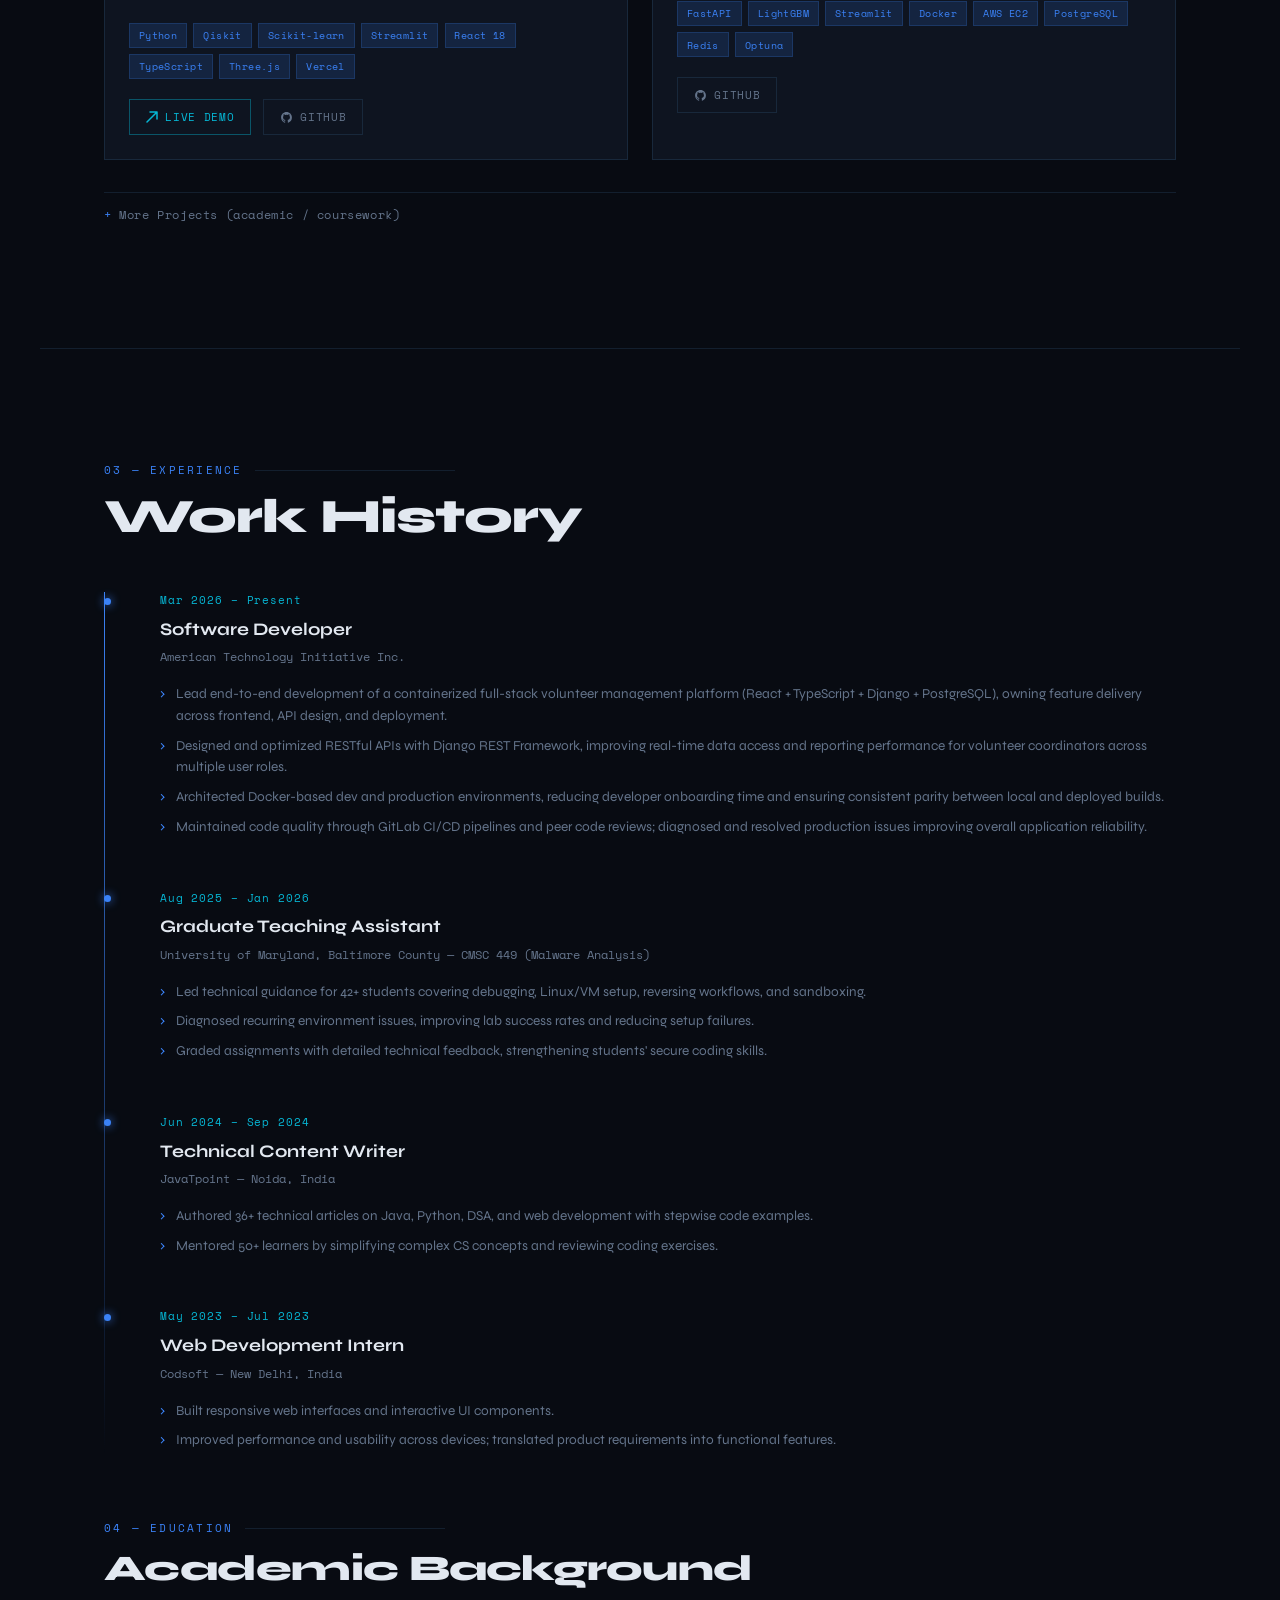
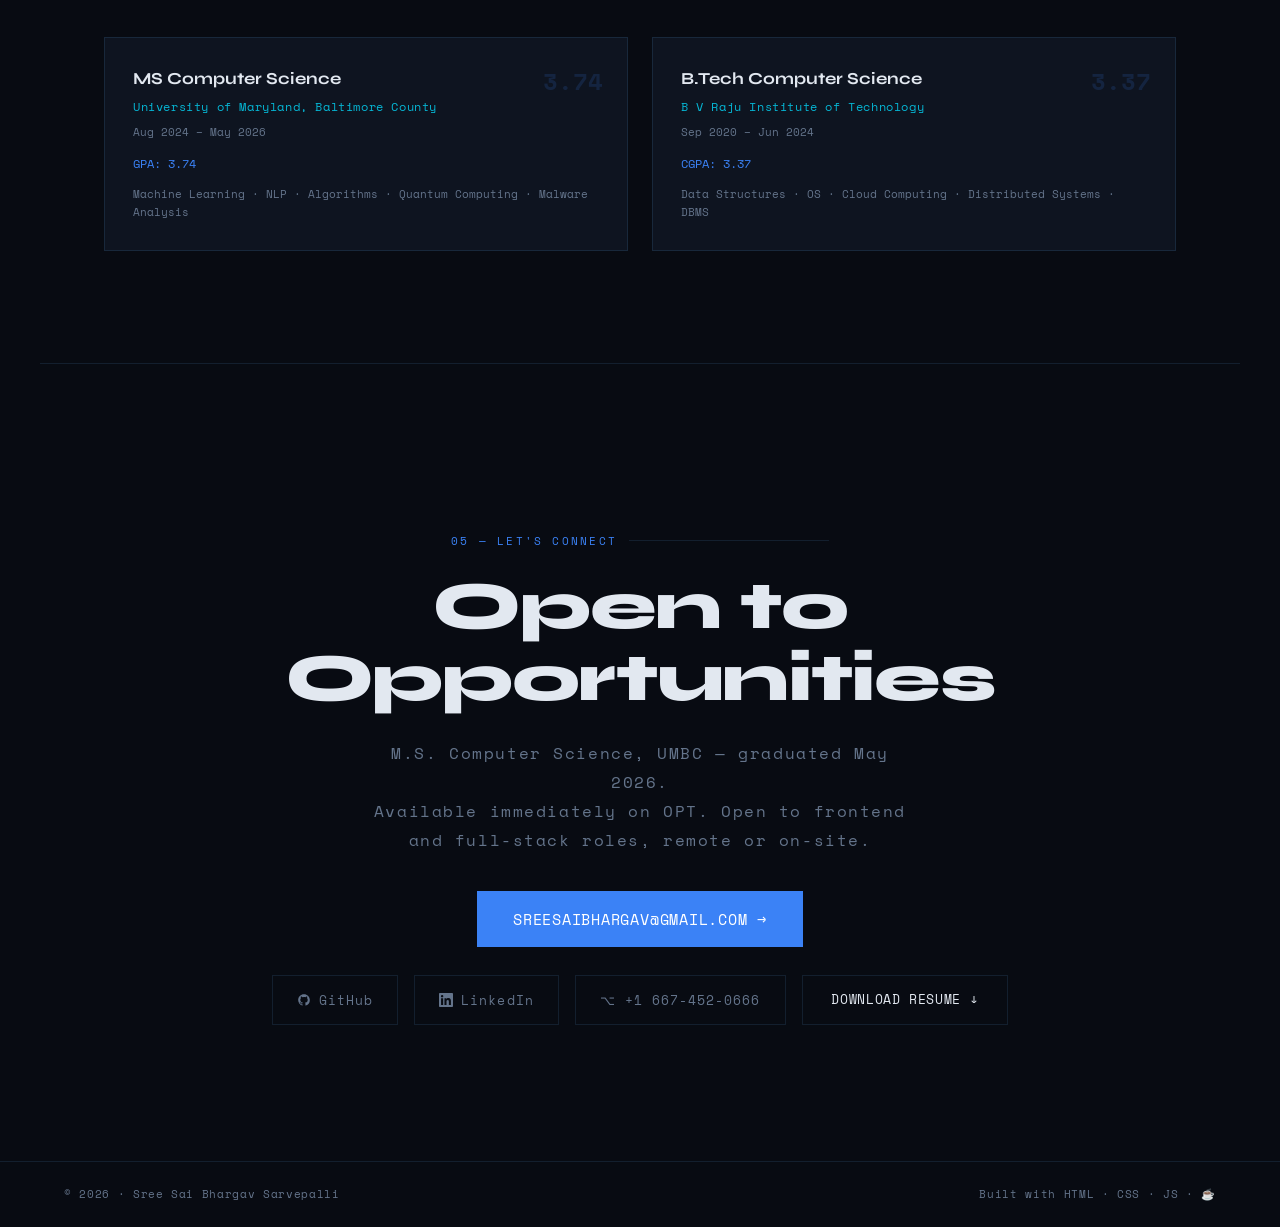
==== commit 08ff7ab2: "Update hero name sizing, add Flow showcase to projects, full-screen contact section" ====
--- a/index.html
+++ b/index.html
@@ -53,23 +53,20 @@
 
 <!-- HERO -->
 <div id="about">
-<section id="hero" style="max-width:none; padding: 8rem 4rem 4rem;">
+<section id="hero" class="hero-centered" style="max-width:none; padding: 2rem 4rem;">
   <div class="hero-orb orb1"></div>
   <div class="hero-orb orb2"></div>
 
-  <div>
-    <div class="avail-badge"><span class="status-dot"></span>Actively seeking Software Engineering roles — Summer/Fall 2026</div>
-    <div class="hero-tag">Frontend &amp; Full-Stack Engineer<span class="blink"></span></div>
-    <h1 class="hero-name">
-      <span class="name-line1">Sree Sai Bhargav</span>
-      <span class="line2">Sarvepalli</span>
+  <div class="hero-center-wrap">
+    <div class="hero-tag">Full-Stack Engineer<span class="blink"></span></div>
+    <h1 class="hero-name hero-name-glitch hero-name-xl">
+      <span class="name-line1" data-text="Sree Sai Bhargav">Sree Sai Bhargav</span>
+      <span class="line2" data-text="Sarvepalli">Sarvepalli</span>
     </h1>
-    <p class="hero-subtitle">
-      MS Computer Science @ <em>UMBC</em> · GPA 3.74<br/>
-      Building modern web apps, scalable backends, and user-facing dashboards.<br/>
-      Currently shipping at <em>American Technology Initiative Inc.</em>
+    <p class="hero-subtitle hero-subtitle-centered">
+      Built <em>NexTask</em> solo — from database schema to deployment.
     </p>
-    <div class="hero-ctas fade-up delay-4">
+    <div class="hero-ctas hero-ctas-centered fade-up delay-4">
       <a href="#projects" class="btn-primary">View Projects →</a>
       <a href="Sree_Sai_Bhargav_Sarvepalli_Resume.pdf" download class="btn-download">
         <svg width="13" height="13" viewBox="0 0 13 13" fill="none"><path d="M6.5 1v8M3.5 6.5l3 3 3-3M1 11h11" stroke="currentColor" stroke-width="1.4" stroke-linecap="round" stroke-linejoin="round"/></svg>
@@ -77,21 +74,7 @@
       </a>
       <a href="mailto:sreesaibhargav@gmail.com" class="btn-ghost">Get in Touch</a>
     </div>
-  </div>
-
-  <div class="hero-stats fade-up delay-4">
-    <div class="stat-item">
-      <div class="stat-num">5+</div>
-      <div class="stat-label">Projects Shipped</div>
-    </div>
-    <div class="stat-item">
-      <div class="stat-num">3.74</div>
-      <div class="stat-label">GPA</div>
-    </div>
-    <div class="stat-item">
-      <div class="stat-num">99%</div>
-      <div class="stat-label">ML Accuracy</div>
-    </div>
+    <p class="hero-meta-line">M.S. Computer Science, <em>UMBC</em> (GPA 3.79, May 2026) · Available immediately on OPT, no sponsorship required</p>
   </div>
 </section>
 </div>
@@ -144,37 +127,47 @@
 <section id="projects">
   <div class="section-label reveal">02 — Work</div>
   <h2 class="section-title reveal">Featured Projects</h2>
-  <div class="projects-grid stagger">
-
-
-    <div class="project-card">
-      <div class="project-num">PROJECT_01</div>
-      <div class="project-title">NexTask — AI-Powered Project &amp; Task Management SaaS</div>
-      <div class="project-highlight">Full-Stack SaaS · AI Assistant · Real-time Collaboration</div>
-      <div class="project-desc">Full-stack SaaS platform with real-time collaborative Kanban boards, drag-and-drop with optimistic UI, and Flow — a visual git-style project map. Built Nex, an AI assistant (Anthropic API) that creates tasks via natural language, generates descriptions, and summarizes project activity. Multi-user workspaces with Supabase Realtime, Row Level Security, and Google OAuth.</div>
-      <div class="tech-stack">
-        <span class="tech-pill">React 18</span>
-        <span class="tech-pill">TypeScript</span>
-        <span class="tech-pill">Tailwind CSS</span>
-        <span class="tech-pill">Supabase</span>
-        <span class="tech-pill">Anthropic API</span>
-        <span class="tech-pill">Three.js</span>
-        <span class="tech-pill">Framer Motion</span>
-        <span class="tech-pill">Vercel</span>
-      </div>
-      <div class="project-actions">
-        <a href="https://www.nextask.live/" target="_blank" class="project-btn-demo">
-          <svg width="12" height="12" viewBox="0 0 12 12" fill="none"><path d="M1 11L11 1M11 1H4M11 1v7" stroke="currentColor" stroke-width="1.5" stroke-linecap="round"/></svg>
-          Live Demo
-        </a>
-        <a href="https://github.com/Bhargav-Sarvepalli" target="_blank" class="project-btn-github">
-          <svg width="13" height="13" viewBox="0 0 24 24" fill="currentColor"><path d="M12 2C6.477 2 2 6.484 2 12.017c0 4.425 2.865 8.18 6.839 9.504.5.092.682-.217.682-.483 0-.237-.008-.868-.013-1.703-2.782.605-3.369-1.343-3.369-1.343-.454-1.158-1.11-1.466-1.11-1.466-.908-.62.069-.608.069-.608 1.003.07 1.531 1.032 1.531 1.032.892 1.53 2.341 1.088 2.91.832.092-.647.35-1.088.636-1.338-2.22-.253-4.555-1.113-4.555-4.951 0-1.093.39-1.988 1.029-2.688-.103-.253-.446-1.272.098-2.65 0 0 .84-.27 2.75 1.026A9.564 9.564 0 0112 6.844c.85.004 1.705.115 2.504.337 1.909-1.296 2.747-1.027 2.747-1.027.546 1.379.202 2.398.1 2.651.64.7 1.028 1.595 1.028 2.688 0 3.848-2.339 4.695-4.566 4.943.359.309.678.92.678 1.855 0 1.338-.012 2.419-.012 2.747 0 .268.18.58.688.482A10.019 10.019 0 0022 12.017C22 6.484 17.522 2 12 2z"/></svg>
-          GitHub
-        </a>
-      </div>
-    </div>
-
-    <div class="project-card">
+
+  <div class="flow-showcase reveal">
+    <div class="flow-showcase-header">
+      <div class="flow-showcase-titles">
+        <div class="project-highlight">Full-Stack SaaS · AI Assistant · Real-time Collaboration</div>
+        <div class="project-title" style="font-size:1.5rem; margin-bottom:0;">NexTask — AI-Powered Project &amp; Task Management SaaS</div>
+      </div>
+      <div class="flow-window-dots"><span></span><span></span><span></span><span class="flow-window-label">NEXTASK — FLOW</span></div>
+    </div>
+
+    <div class="flow-canvas-wrap flow-canvas-img">
+      <img src="flow-screenshot.png" alt="NexTask's Flow view: a git-style visual project map showing milestones branching off a central Kickoff → Designing → Build → Launch timeline, color-coded by status" loading="lazy"/>
+    </div>
+
+    <div class="project-desc" style="margin-top:1.75rem;">Built solo from zero to production in 5 months. NexTask replaces the gap between Linear (too rigid) and Notion (too unstructured) for small technical teams — real-time collaborative Kanban, Flow (the git-style visual project map shown above), and Nex, an AI assistant that creates and summarizes tasks via the Anthropic API. Multi-tenant data isolation enforced at the database layer with PostgreSQL Row Level Security.</div>
+
+    <div class="tech-stack">
+      <span class="tech-pill">React 18</span>
+      <span class="tech-pill">TypeScript</span>
+      <span class="tech-pill">Tailwind CSS</span>
+      <span class="tech-pill">Supabase</span>
+      <span class="tech-pill">Anthropic API</span>
+      <span class="tech-pill">Three.js</span>
+      <span class="tech-pill">Framer Motion</span>
+      <span class="tech-pill">Vercel</span>
+    </div>
+    <div class="project-actions">
+      <a href="https://www.nextask.live/" target="_blank" class="project-btn-demo">
+        <svg width="12" height="12" viewBox="0 0 12 12" fill="none"><path d="M1 11L11 1M11 1H4M11 1v7" stroke="currentColor" stroke-width="1.5" stroke-linecap="round"/></svg>
+        Live Demo
+      </a>
+      <a href="https://github.com/Bhargav-Sarvepalli" target="_blank" class="project-btn-github">
+        <svg width="13" height="13" viewBox="0 0 24 24" fill="currentColor"><path d="M12 2C6.477 2 2 6.484 2 12.017c0 4.425 2.865 8.18 6.839 9.504.5.092.682-.217.682-.483 0-.237-.008-.868-.013-1.703-2.782.605-3.369-1.343-3.369-1.343-.454-1.158-1.11-1.466-1.11-1.466-.908-.62.069-.608.069-.608 1.003.07 1.531 1.032 1.531 1.032.892 1.53 2.341 1.088 2.91.832.092-.647.35-1.088.636-1.338-2.22-.253-4.555-1.113-4.555-4.951 0-1.093.39-1.988 1.029-2.688-.103-.253-.446-1.272.098-2.65 0 0 .84-.27 2.75 1.026A9.564 9.564 0 0112 6.844c.85.004 1.705.115 2.504.337 1.909-1.296 2.747-1.027 2.747-1.027.546 1.379.202 2.398.1 2.651.64.7 1.028 1.595 1.028 2.688 0 3.848-2.339 4.695-4.566 4.943.359.309.678.92.678 1.855 0 1.338-.012 2.419-.012 2.747 0 .268.18.58.688.482A10.019 10.019 0 0022 12.017C22 6.484 17.522 2 12 2z"/></svg>
+        GitHub
+      </a>
+    </div>
+  </div>
+
+  <div class="projects-grid stagger" style="margin-top:1.5rem;">
+
+    <div class="project-card project-card-minor">
       <div class="project-num">PROJECT_02</div>
       <div class="project-title">Quantum SVM — Network Intrusion Detection</div>
       <div class="project-highlight">Quantum vs Classical · KDD Cup 99 · Streamlit + React</div>
@@ -201,7 +194,7 @@
       </div>
     </div>
 
-    <div class="project-card">
+    <div class="project-card project-card-minor">
       <div class="project-num">PROJECT_03</div>
       <div class="project-title">Pulsar Star Detection as a Service</div>
       <div class="project-highlight">99% Accuracy · ROC-AUC 0.973</div>
@@ -224,35 +217,39 @@
       </div>
     </div>
 
-    <div class="project-card">
-      <div class="project-num">PROJECT_04</div>
-      <div class="project-title">Cross-lingual Sentiment Analysis</div>
-      <div class="project-highlight">Zero-shot &amp; Fine-tuned · 3 Transformer Models</div>
-      <div class="project-desc">Multilingual emotion-classification workflows using mBERT, XLM-R, and XLNet. Evaluated across multi-domain datasets with reproducible benchmarking pipelines and optimized tokenization strategies.</div>
-      <div class="tech-stack">
-        <span class="tech-pill">PyTorch</span>
-        <span class="tech-pill">HuggingFace</span>
-        <span class="tech-pill">mBERT</span>
-        <span class="tech-pill">XLM-R</span>
-        <span class="tech-pill">XLNet</span>
-        <span class="tech-pill">Scikit-learn</span>
-      </div>
-    </div>
-
-    <div class="project-card">
-      <div class="project-num">PROJECT_05</div>
-      <div class="project-title">Chest X-Ray Classification CNN</div>
-      <div class="project-highlight">AUC 0.99 COVID · 0.98 Pneumonia · 0.97 Normal</div>
-      <div class="project-desc">CNN models to classify chest X-rays into COVID-19, Pneumonia, and Normal categories. Applied data augmentation, EDA, and GPU-accelerated training to reduce overfitting on imbalanced medical imaging datasets.</div>
-      <div class="tech-stack">
-        <span class="tech-pill">TensorFlow</span>
-        <span class="tech-pill">Keras</span>
-        <span class="tech-pill">OpenCV</span>
-        <span class="tech-pill">CNN</span>
-      </div>
-    </div>
-
-  </div>
+  </div>
+
+  <details class="more-projects-toggle reveal">
+    <summary>More Projects (academic / coursework)</summary>
+    <div class="projects-grid stagger" style="margin-top:1.5rem;">
+      <div class="project-card project-card-minor">
+        <div class="project-num">PROJECT_04</div>
+        <div class="project-title">Cross-lingual Sentiment Analysis</div>
+        <div class="project-highlight">Zero-shot &amp; Fine-tuned · 3 Transformer Models</div>
+        <div class="project-desc">Multilingual emotion-classification workflows using mBERT, XLM-R, and XLNet. Evaluated across multi-domain datasets with reproducible benchmarking pipelines and optimized tokenization strategies.</div>
+        <div class="tech-stack">
+          <span class="tech-pill">PyTorch</span>
+          <span class="tech-pill">HuggingFace</span>
+          <span class="tech-pill">mBERT</span>
+          <span class="tech-pill">XLM-R</span>
+          <span class="tech-pill">XLNet</span>
+          <span class="tech-pill">Scikit-learn</span>
+        </div>
+      </div>
+      <div class="project-card project-card-minor">
+        <div class="project-num">PROJECT_05</div>
+        <div class="project-title">Chest X-Ray Classification CNN</div>
+        <div class="project-highlight">AUC 0.99 COVID · 0.98 Pneumonia · 0.97 Normal</div>
+        <div class="project-desc">CNN models to classify chest X-rays into COVID-19, Pneumonia, and Normal categories. Applied data augmentation, EDA, and GPU-accelerated training to reduce overfitting on imbalanced medical imaging datasets.</div>
+        <div class="tech-stack">
+          <span class="tech-pill">TensorFlow</span>
+          <span class="tech-pill">Keras</span>
+          <span class="tech-pill">OpenCV</span>
+          <span class="tech-pill">CNN</span>
+        </div>
+      </div>
+    </div>
+  </details>
 </section>
 
 <hr class="divider"/>
@@ -328,18 +325,18 @@
 <hr class="divider"/>
 
 <!-- CONTACT -->
-<div id="contact">
+<div id="contact" class="section-fullscreen">
 <section id="contact-section">
-  <div class="section-label reveal" style="justify-content:center; margin-bottom:1rem;">05 — Let's Connect</div>
-  <h2 class="section-title reveal" style="font-size:clamp(2rem,5vw,3.5rem); margin-bottom:1rem;">Open to<br/>Opportunities</h2>
-  <p class="contact-tagline reveal">
-    Graduating May 2026 · Looking for full-stack or frontend engineering roles.<br/>
-    I build fast, ship often, and love working on products people actually use.
+  <div class="section-label reveal" style="justify-content:center; margin-bottom:1.25rem;">05 — Let's Connect</div>
+  <h2 class="section-title reveal" style="font-size:clamp(2.4rem,5.5vw,4.2rem); margin-bottom:1.5rem; line-height:1.08;">Open to Opportunities</h2>
+  <p class="contact-tagline reveal" style="font-size:clamp(.85rem,1.3vw,.98rem); line-height:1.85; max-width:560px; margin:0 auto;">
+    M.S. Computer Science, UMBC — graduated May 2026.<br/>
+    Available immediately on OPT. Open to frontend and full-stack roles, remote or on-site.
   </p>
-  <div class="reveal" style="margin-top:2rem;">
-    <a href="mailto:sreesaibhargav@gmail.com" class="btn-primary" style="font-size:0.9rem; padding: 1rem 2rem;">sreesaibhargav@gmail.com →</a>
-  </div>
-  <div class="contact-links reveal">
+  <div class="reveal" style="margin-top:2.25rem;">
+    <a href="mailto:sreesaibhargav@gmail.com" class="btn-primary" style="font-size:0.95rem; padding: 1rem 2.25rem;">sreesaibhargav@gmail.com →</a>
+  </div>
+  <div class="contact-links reveal" style="margin-top:1.75rem;">
     <a href="https://github.com/Bhargav-Sarvepalli" target="_blank" class="contact-link">
       <svg width="14" height="14" viewBox="0 0 24 24" fill="currentColor"><path d="M12 2C6.477 2 2 6.484 2 12.017c0 4.425 2.865 8.18 6.839 9.504.5.092.682-.217.682-.483 0-.237-.008-.868-.013-1.703-2.782.605-3.369-1.343-3.369-1.343-.454-1.158-1.11-1.466-1.11-1.466-.908-.62.069-.608.069-.608 1.003.07 1.531 1.032 1.531 1.032.892 1.53 2.341 1.088 2.91.832.092-.647.35-1.088.636-1.338-2.22-.253-4.555-1.113-4.555-4.951 0-1.093.39-1.988 1.029-2.688-.103-.253-.446-1.272.098-2.65 0 0 .84-.27 2.75 1.026A9.564 9.564 0 0112 6.844c.85.004 1.705.115 2.504.337 1.909-1.296 2.747-1.027 2.747-1.027.546 1.379.202 2.398.1 2.651.64.7 1.028 1.595 1.028 2.688 0 3.848-2.339 4.695-4.566 4.943.359.309.678.92.678 1.855 0 1.338-.012 2.419-.012 2.747 0 .268.18.58.688.482A10.019 10.019 0 0022 12.017C22 6.484 17.522 2 12 2z"/></svg>
       GitHub
--- a/style.css
+++ b/style.css
@@ -123,13 +123,26 @@
 /* ── HERO ── */
 #hero {
   position: relative; min-height: 100vh;
-  display: flex; align-items: center;
-  padding: 8rem 4rem 4rem; z-index: 1; overflow: hidden;
+  display: flex; align-items: center; justify-content: center;
+  padding: 2rem 4rem; z-index: 1; overflow: hidden;
 }
 
 .hero-orb { position: absolute; border-radius: 50%; filter: blur(80px); pointer-events: none; }
 .orb1 { width: 500px; height: 500px; background: rgba(59,130,246,0.12); top: -100px; right: -100px; }
 .orb2 { width: 350px; height: 350px; background: rgba(6,182,212,0.08);  bottom: 50px; left: -80px; }
+
+.hero-centered {
+  min-height: auto;
+  padding-top: 0;
+  padding-bottom: 0;
+  display: flex;
+  align-items: center;
+  justify-content: center;
+}
+.hero-center-wrap { display: flex; flex-direction: column; align-items: center; text-align: center; max-width: 1400px; margin: 0 auto; width: min(1400px, 100%); }
+.hero-center-wrap .hero-tag { justify-content: center; }
+.hero-center-wrap .hero-tag::after { content: ''; display: inline-block; width: 24px; height: 1px; background: var(--accent); order: 3; }
+.hero-center-wrap .hero-tag .blink { order: 4; }
 
 /* avail badge */
 .avail-badge {
@@ -147,7 +160,7 @@
 .hero-tag {
   font-family: var(--mono); font-size: .75rem; color: var(--accent);
   letter-spacing: .15em; text-transform: uppercase;
-  margin-bottom: 1.5rem; display: flex; align-items: center; gap: .75rem;
+  margin-bottom: 1.4rem; display: flex; align-items: center; gap: .75rem;
   opacity: 0; animation: fadeUp .6s .15s ease forwards;
 }
 .hero-tag::before { content: ''; display: inline-block; width: 24px; height: 1px; background: var(--accent); }
@@ -155,14 +168,40 @@
 .blink { display: inline-block; width: 7px; height: 13px; background: var(--accent2); margin-left: 3px; animation: blink 1s step-end infinite; vertical-align: text-bottom; }
 
 h1.hero-name {
-  font-size: clamp(2.8rem, 5.5vw, 4.5rem);
-  font-weight: 800; line-height: 1.08; letter-spacing: -0.025em;
-  margin-bottom: 0.6rem; max-width: 900px;
+  display: inline-flex;
+  flex-direction: column;
+  align-items: center;
+  justify-content: center;
+  font-size: clamp(3rem, 7vw, 6.5rem);
+  font-weight: 800; line-height: 1.0; letter-spacing: -0.02em;
+  margin-bottom: 1.75rem; max-width: 100%;
+  text-align: center;
   transform: scaleY(1.08); transform-origin: top;
   opacity: 0; animation: fadeUp .7s .28s ease forwards;
 }
-.name-line1 { display: block; white-space: nowrap; }
-.line2 { color: transparent; -webkit-text-stroke: 1px rgba(59,130,246,0.35); opacity: 0.9; margin-top: 0.18rem; }
+.name-line1 { display: block; white-space: normal; max-width: 100%; }
+.line2 { color: transparent; -webkit-text-stroke: 1px rgba(59,130,246,0.35); opacity: 0.9; margin-top: 0.08rem; }
+
+/* ── HERO NAME GLITCH (print-misregistration style, real text stays selectable/legible) ── */
+.hero-name-glitch .name-line1,
+.hero-name-glitch .line2 {
+  position: relative;
+}
+.hero-name-glitch .name-line1::before,
+.hero-name-glitch .name-line1::after,
+.hero-name-glitch .line2::before,
+.hero-name-glitch .line2::after {
+  content: attr(data-text);
+  position: absolute;
+  top: 0; left: 0;
+  width: 100%;
+  pointer-events: none;
+  -webkit-text-stroke: 0;
+}
+.hero-name-glitch .name-line1::before { color: #22d3ee; opacity: .5; transform: translate(2px, 1px); z-index: -1; }
+.hero-name-glitch .name-line1::after  { color: #8b5cf6; opacity: .4; transform: translate(-2px, -1px); z-index: -1; }
+.hero-name-glitch .line2::before { color: #22d3ee; opacity: .35; transform: translate(2px, 1px); -webkit-text-stroke: 1px rgba(34,211,238,0.4); z-index: -1; }
+.hero-name-glitch .line2::after  { color: #8b5cf6; opacity: .3; transform: translate(-2px, -1px); -webkit-text-stroke: 1px rgba(139,92,246,0.4); z-index: -1; }
 
 .hero-subtitle {
   font-family: var(--mono); font-size: clamp(.78rem,1.4vw,.92rem);
@@ -171,7 +210,22 @@
 }
 .hero-subtitle em { font-style: normal; color: var(--accent2); }
 
-.hero-ctas { display: flex; gap: 1rem; flex-wrap: wrap; opacity: 0; animation: fadeUp .7s .56s ease forwards; }
+.hero-subtitle-centered {
+  max-width: 700px;
+  margin: 1rem auto 2rem;
+  text-align: center;
+  font-size: clamp(.85rem, 1.6vw, 1.05rem);
+  width: 100%;
+}
+.hero-ctas-centered { justify-content: center; margin-top: 0.5rem; }
+.hero-meta-line {
+  margin-top: 1.4rem;
+  font-family: var(--mono); font-size: .68rem; color: var(--muted);
+  letter-spacing: .03em; opacity: 0; animation: fadeUp .7s .55s ease forwards;
+}
+.hero-meta-line em { color: var(--accent2); font-style: normal; }
+
+.hero-ctas { display: flex; gap: 1.4rem; flex-wrap: wrap; opacity: 0; animation: fadeUp .7s .56s ease forwards; }
 
 /* ── HERO STATS ── */
 .hero-stats {
@@ -220,7 +274,7 @@
 .btn-download:hover svg { transform: translateY(2px); }
 
 /* ── DIVIDER ── */
-hr.divider { border: none; border-top: 1px solid var(--border); position: relative; z-index: 1; max-width: 1200px; margin: 0 auto; }
+hr.divider { border: none; border-top: 1px solid var(--border); position: relative; z-index: 1; max-width: 1200px; margin: 2rem auto; }
 
 /* ── SECTIONS ── */
 section { position: relative; z-index: 1; padding: 5rem 4rem; max-width: 1200px; margin: 0 auto; }
@@ -275,6 +329,59 @@
 }
 .project-btn-github:hover { color: var(--text); border-color: rgba(100,180,255,.25); transform: translateY(-1px); }
 
+/* ── FLOW SHOWCASE — signature element for NexTask ── */
+.flow-showcase {
+  background: var(--surface);
+  border: 1px solid rgba(139,92,246,0.25);
+  padding: 2.25rem;
+  position: relative;
+  overflow: hidden;
+}
+.flow-showcase::before {
+  content: ''; position: absolute; top: 0; left: 0; right: 0; height: 2px;
+  background: linear-gradient(90deg, #22c55e, #8b5cf6, #22d3ee);
+}
+.flow-showcase-header {
+  display: flex; justify-content: space-between; align-items: flex-end;
+  flex-wrap: wrap; gap: 1rem; margin-bottom: 1.5rem;
+}
+.flow-showcase-titles { display: flex; flex-direction: column; gap: .5rem; }
+.flow-window-dots {
+  display: flex; align-items: center; gap: .4rem;
+  font-family: var(--mono); font-size: .65rem; color: var(--muted); letter-spacing: .08em;
+}
+.flow-window-dots span { width: 8px; height: 8px; border-radius: 50%; background: #2a2f3d; display: inline-block; }
+.flow-window-dots span:nth-child(1) { background: #ff5f56; }
+.flow-window-dots span:nth-child(2) { background: #ffbd2e; }
+.flow-window-dots span:nth-child(3) { background: #27c93f; }
+.flow-window-label { margin-left: .5rem; }
+.flow-canvas-img {
+  border: 1px solid #1c2230;
+  border-radius: 4px;
+  overflow: hidden;
+  background: #0a0e14;
+}
+.flow-canvas-img img { width: 100%; height: auto; display: block; }
+
+/* ── MORE PROJECTS TOGGLE ── */
+.project-card-featured { padding: 2.75rem; border-color: rgba(59,130,246,0.35); background: linear-gradient(135deg, var(--surface) 0%, var(--surface2) 100%); }
+.project-card-featured::before { transform: scaleX(1); height: 3px; }
+.project-card-featured .project-num { color: var(--accent2); opacity: 1; font-weight: 700; }
+.project-card-minor { opacity: 0.8; padding: 1.5rem; }
+.project-card-minor .project-title { font-size: 1rem; }
+.project-card-minor .project-desc { font-size: .8rem; }
+.more-projects-toggle { margin-top: 2rem; }
+.more-projects-toggle summary {
+  font-family: var(--mono); font-size: .75rem; color: var(--muted);
+  letter-spacing: .05em; cursor: pointer; padding: .75rem 0;
+  border-top: 1px solid var(--border); list-style: none;
+  transition: color .2s;
+}
+.more-projects-toggle summary::-webkit-details-marker { display: none; }
+.more-projects-toggle summary::before { content: '+ '; color: var(--accent); }
+.more-projects-toggle[open] summary::before { content: '– '; }
+.more-projects-toggle summary:hover { color: var(--text); }
+
 /* ── TIMELINE ── */
 .timeline { position: relative; padding-left: 2rem; }
 .timeline::before { content: ''; position: absolute; left: 0; top: 0; bottom: 0; width: 1px; background: linear-gradient(to bottom, var(--accent), transparent); }
@@ -297,11 +404,20 @@
 .edu-period  { font-family: var(--mono); font-size: .68rem; color: var(--muted); margin-bottom: .75rem; }
 .edu-gpa     { font-family: var(--mono); font-size: .75rem; color: var(--accent); }
 
+/* ── FULL-SCREEN SECTION WRAPPER (used for Contact — fits to screen) ── */
+.section-fullscreen {
+  min-height: 85vh;
+  display: flex;
+  align-items: center;
+  justify-content: center;
+}
+.section-fullscreen > section { padding-top: 0; padding-bottom: 0; }
+
 /* ── CONTACT ── */
-#contact-section { text-align: center; padding: 6rem 4rem; position: relative; z-index: 1; max-width: 800px; margin: 0 auto; }
+#contact-section { text-align: center; padding: 0 4rem; position: relative; z-index: 1; max-width: 950px; margin: 0 auto; }
 .contact-tagline { font-family: var(--mono); font-size: .75rem; color: var(--muted); letter-spacing: .1em; margin-bottom: 2rem; line-height: 1.8; max-width: 480px; margin-left: auto; margin-right: auto; }
 .contact-links { display: flex; justify-content: center; gap: 1rem; flex-wrap: wrap; margin-top: 2rem; }
-.contact-link { font-family: var(--mono); font-size: .75rem; color: var(--muted); text-decoration: none; letter-spacing: .08em; display: flex; align-items: center; gap: .4rem; border: 1px solid var(--border); padding: .6rem 1.2rem; transition: color .2s, border-color .2s; }
+.contact-link { font-family: var(--mono); font-size: .82rem; color: var(--muted); text-decoration: none; letter-spacing: .08em; display: flex; align-items: center; gap: .5rem; border: 1px solid var(--border); padding: .8rem 1.5rem; transition: color .2s, border-color .2s; }
 .contact-link:hover { color: var(--accent); border-color: var(--accent); }
 
 /* ── FOOTER ── */
@@ -387,6 +503,7 @@
 
   /* projects */
   .projects-grid { grid-template-columns: 1fr; }
+  .flow-showcase { padding: 1.5rem; }
 
   /* contact */
   #contact-section { padding: 3.5rem 1.25rem; }
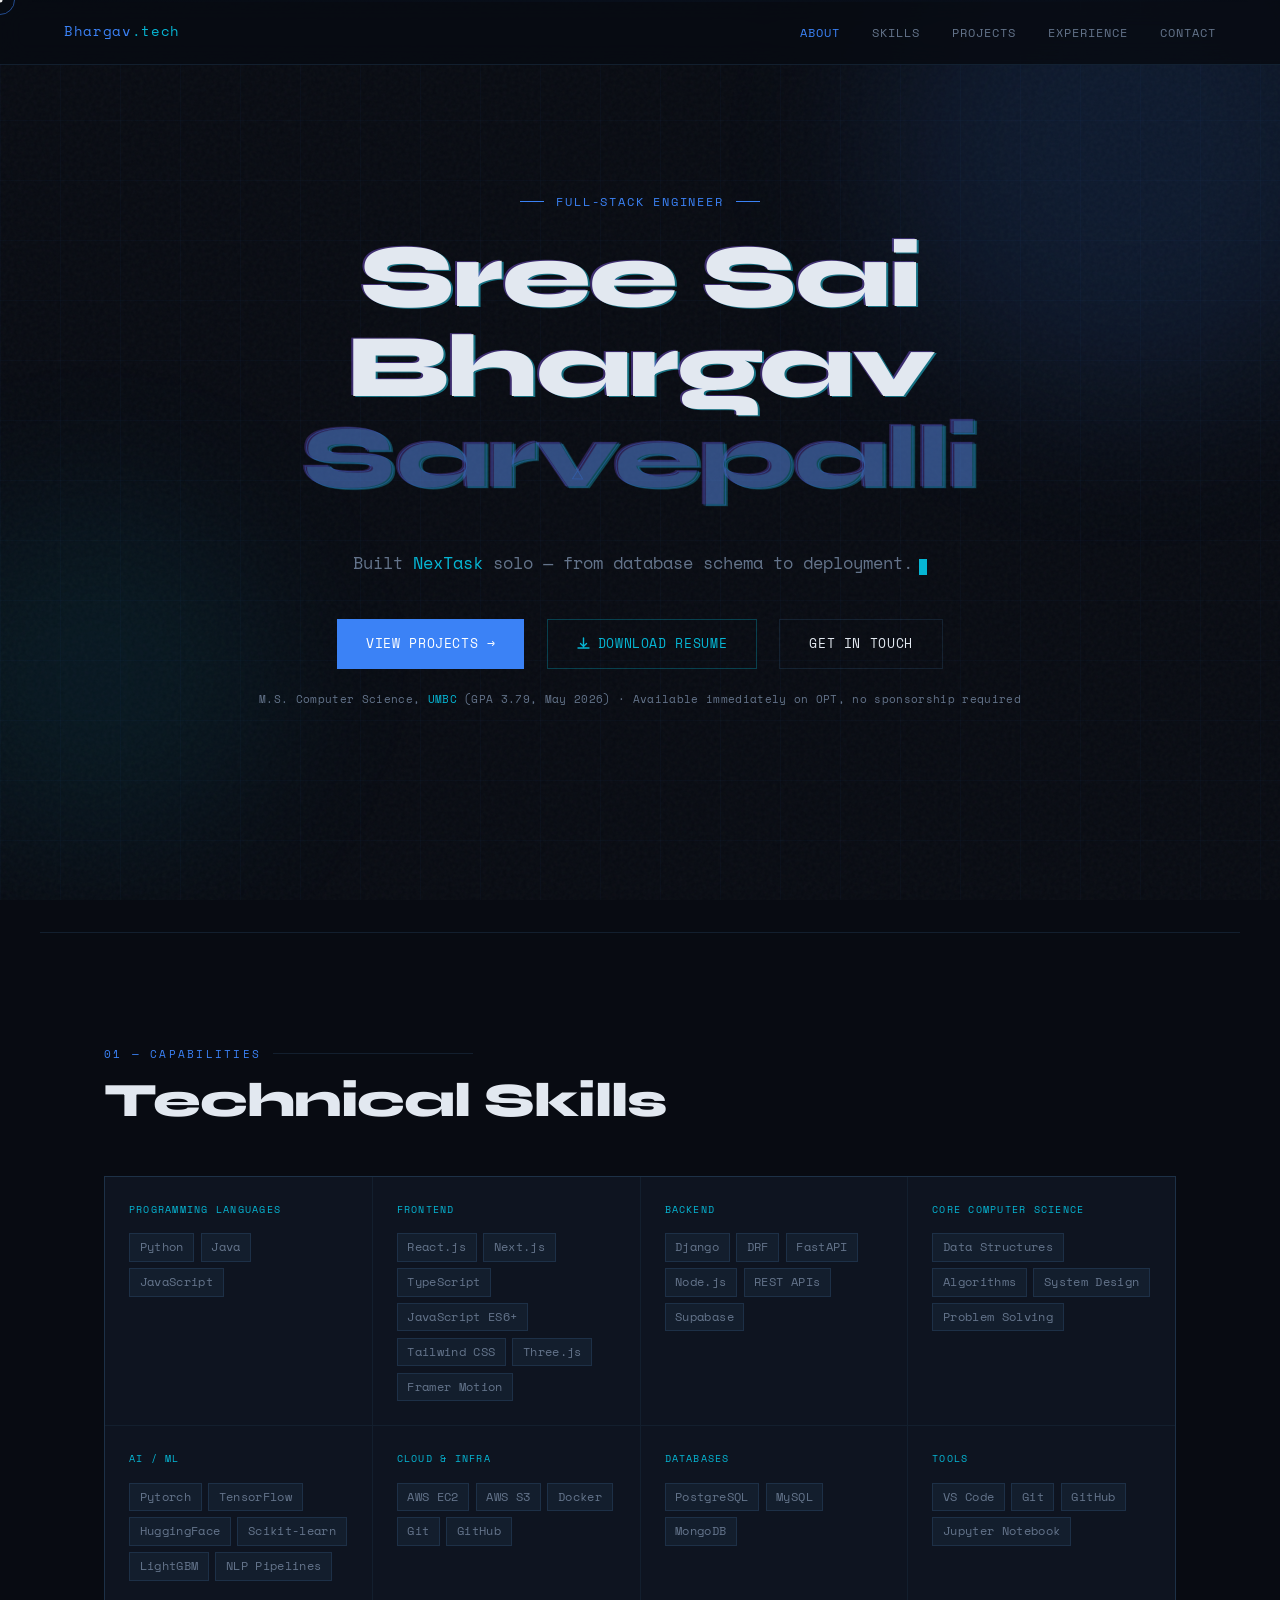
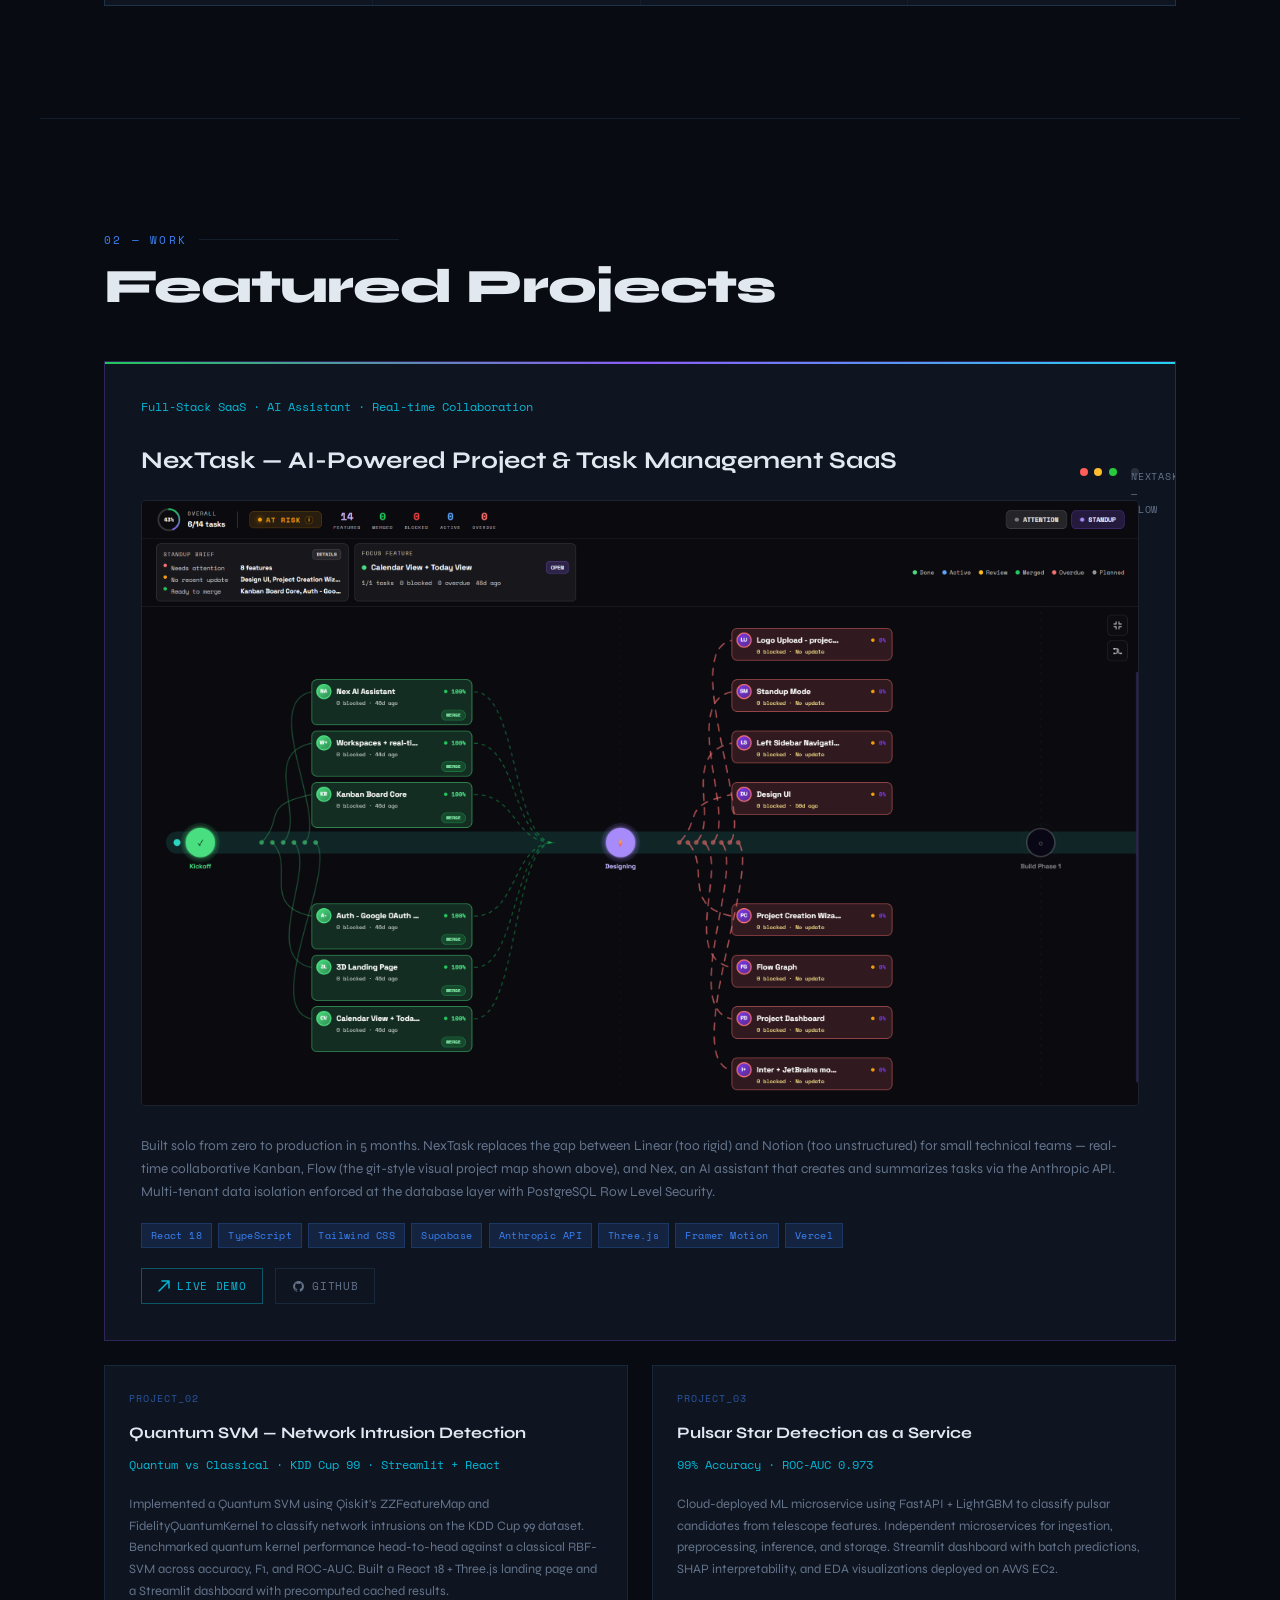
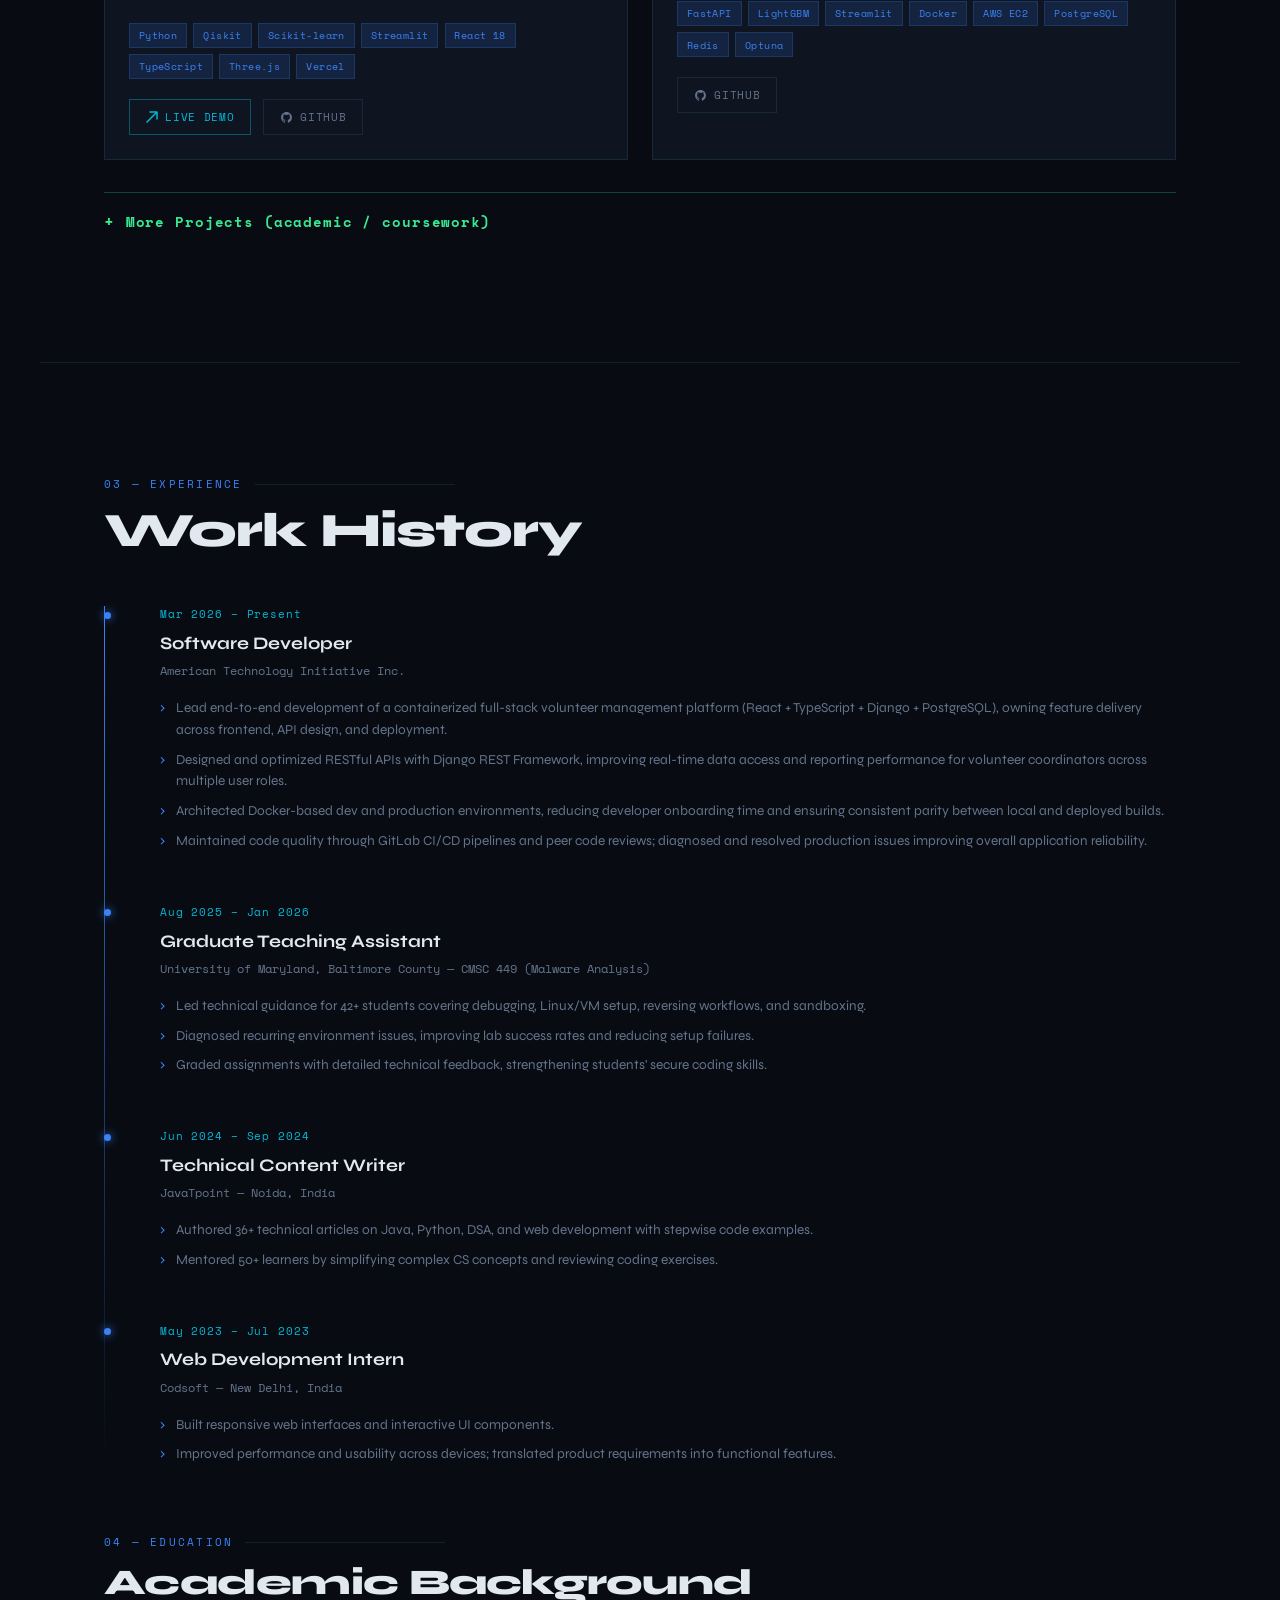
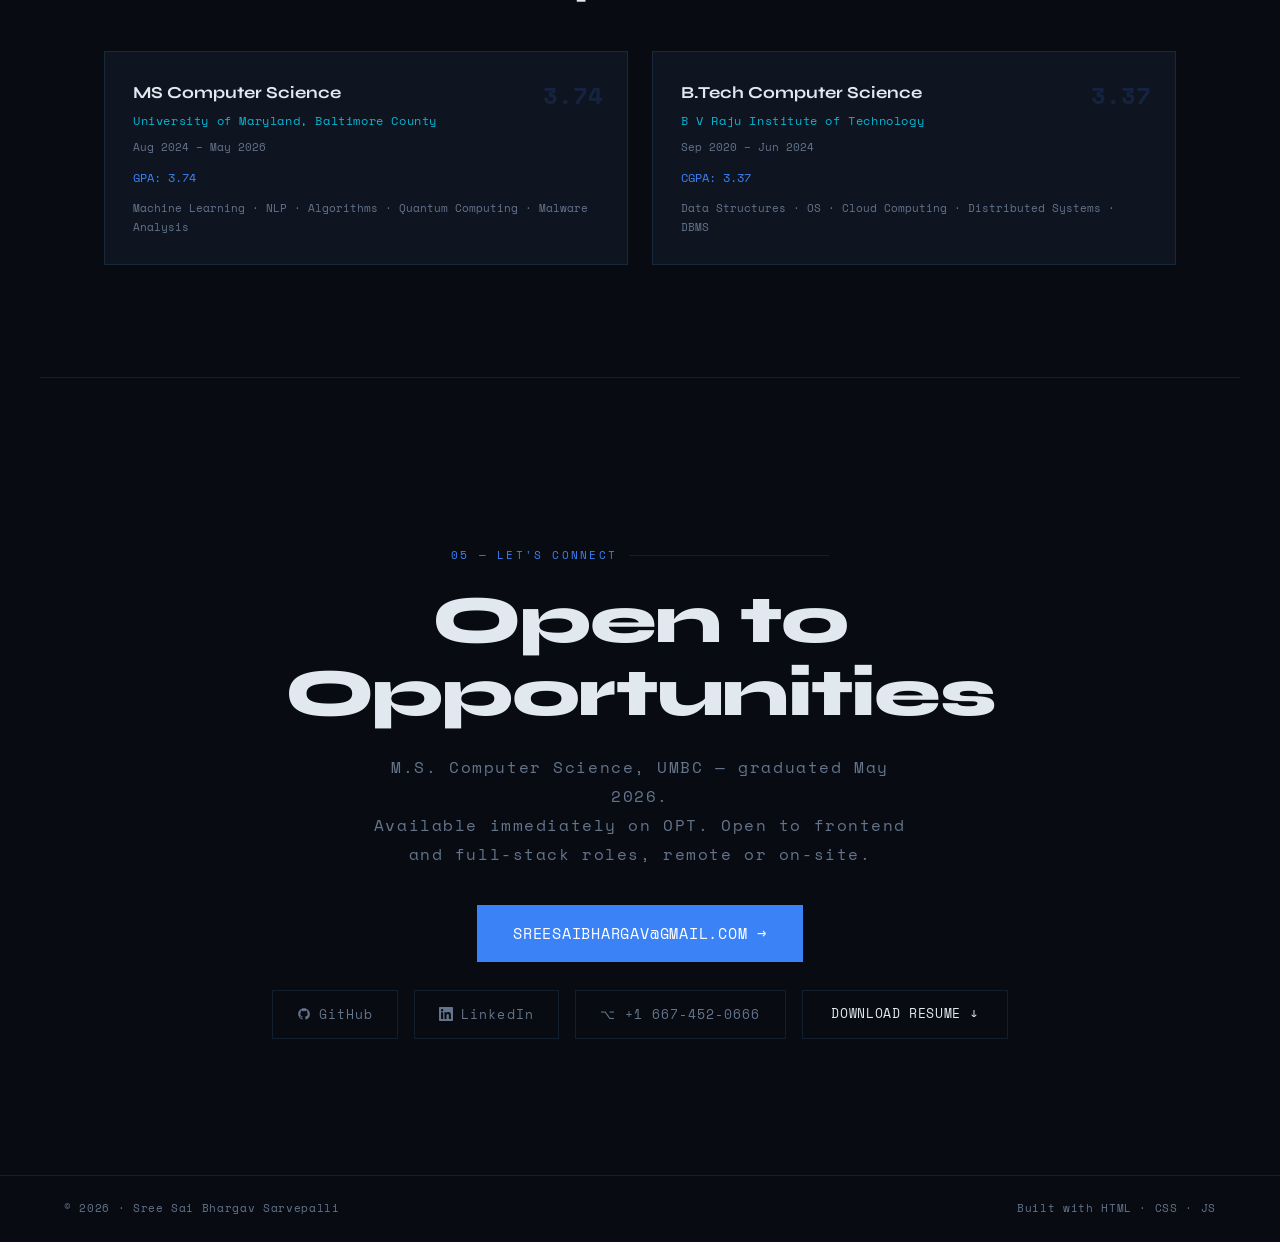
==== commit b0175e73: "Update More Projects toggle to neon green, enlarge blink cursor" ====
--- a/index.html
+++ b/index.html
@@ -58,13 +58,13 @@
   <div class="hero-orb orb2"></div>
 
   <div class="hero-center-wrap">
-    <div class="hero-tag">Full-Stack Engineer<span class="blink"></span></div>
+    <div class="hero-tag">Full-Stack Engineer</div>
     <h1 class="hero-name hero-name-glitch hero-name-xl">
       <span class="name-line1" data-text="Sree Sai Bhargav">Sree Sai Bhargav</span>
       <span class="line2" data-text="Sarvepalli">Sarvepalli</span>
     </h1>
     <p class="hero-subtitle hero-subtitle-centered">
-      Built <em>NexTask</em> solo — from database schema to deployment.
+      Built <em>NexTask</em> solo — from database schema to deployment.<span class="blink"></span>
     </p>
     <div class="hero-ctas hero-ctas-centered fade-up delay-4">
       <a href="#projects" class="btn-primary">View Projects →</a>
@@ -353,7 +353,7 @@
 
 <footer>
   <p>© 2026 · Sree Sai Bhargav Sarvepalli</p>
-  <p>Built with HTML · CSS · JS · ☕</p>
+  <p>Built with HTML · CSS · JS </p>
 </footer>
 
 <script src="script.js"></script>
--- a/style.css
+++ b/style.css
@@ -217,6 +217,7 @@
   font-size: clamp(.85rem, 1.6vw, 1.05rem);
   width: 100%;
 }
+.hero-subtitle-centered .blink { width: 8px; height: 16px; margin-left: 6px; }
 .hero-ctas-centered { justify-content: center; margin-top: 0.5rem; }
 .hero-meta-line {
   margin-top: 1.4rem;
@@ -372,13 +373,13 @@
 .project-card-minor .project-desc { font-size: .8rem; }
 .more-projects-toggle { margin-top: 2rem; }
 .more-projects-toggle summary {
-  font-family: var(--mono); font-size: .75rem; color: var(--muted);
-  letter-spacing: .05em; cursor: pointer; padding: .75rem 0;
-  border-top: 1px solid var(--border); list-style: none;
+  font-family: var(--mono); font-size: .9rem; color: #39e991; font-weight: 700;
+  letter-spacing: .06em; cursor: pointer; padding: 1rem 0;
+  border-top: 1px solid rgba(57,233,145,0.25); list-style: none;
   transition: color .2s;
 }
 .more-projects-toggle summary::-webkit-details-marker { display: none; }
-.more-projects-toggle summary::before { content: '+ '; color: var(--accent); }
+.more-projects-toggle summary::before { content: '+ '; color: #39e991; font-size: 1.1em; }
 .more-projects-toggle[open] summary::before { content: '– '; }
 .more-projects-toggle summary:hover { color: var(--text); }
 
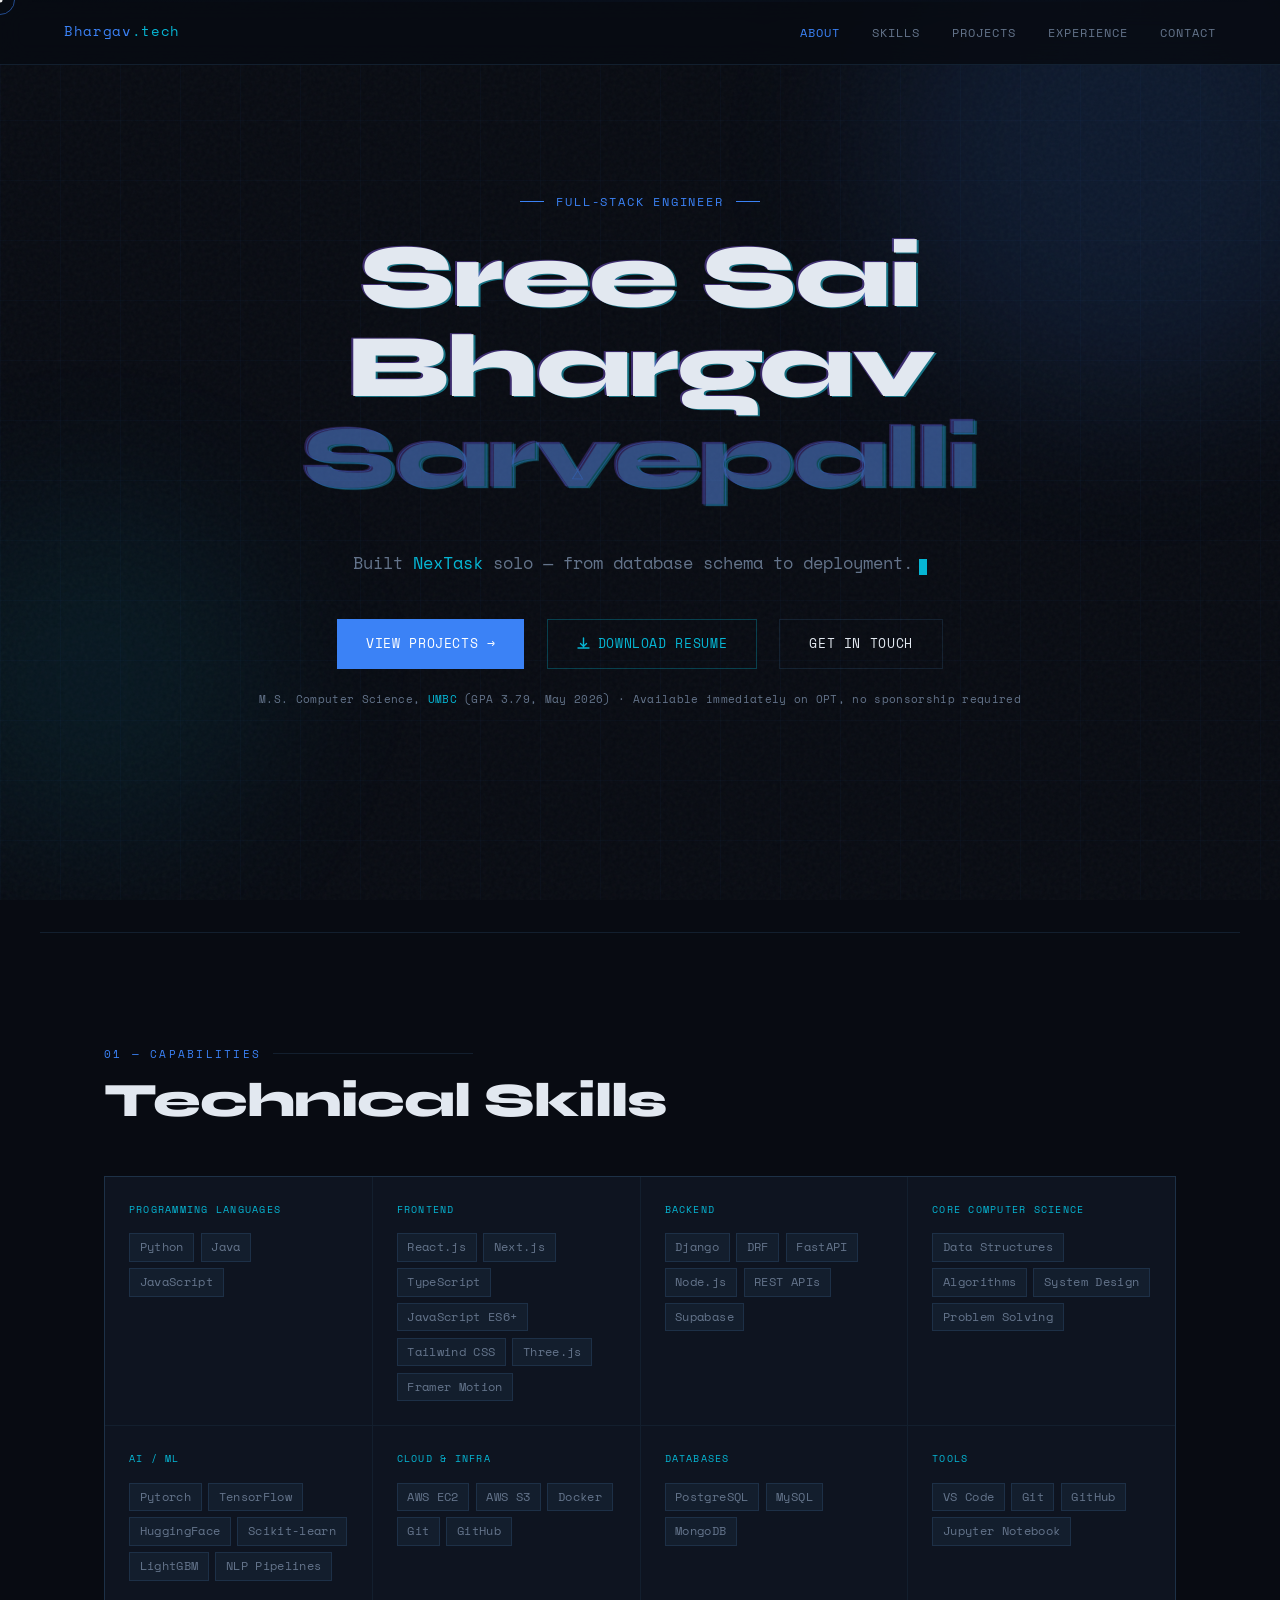
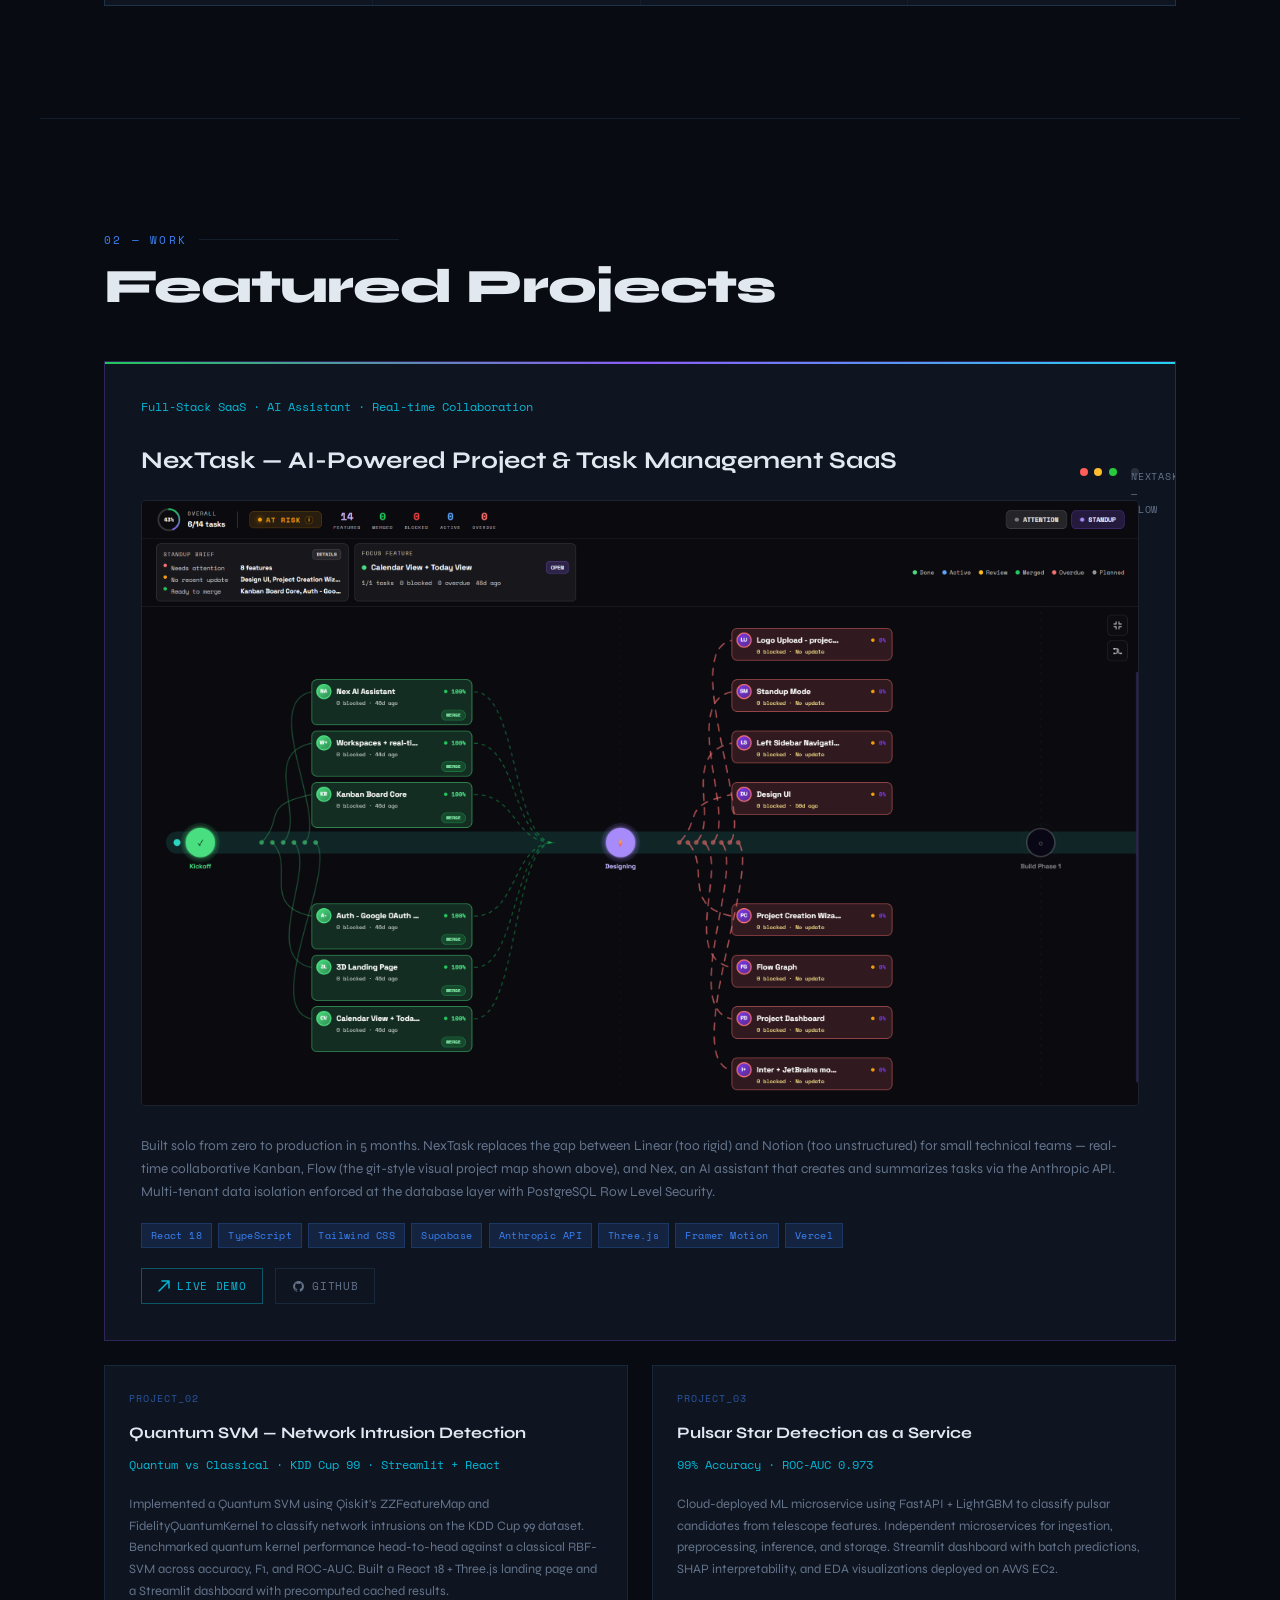
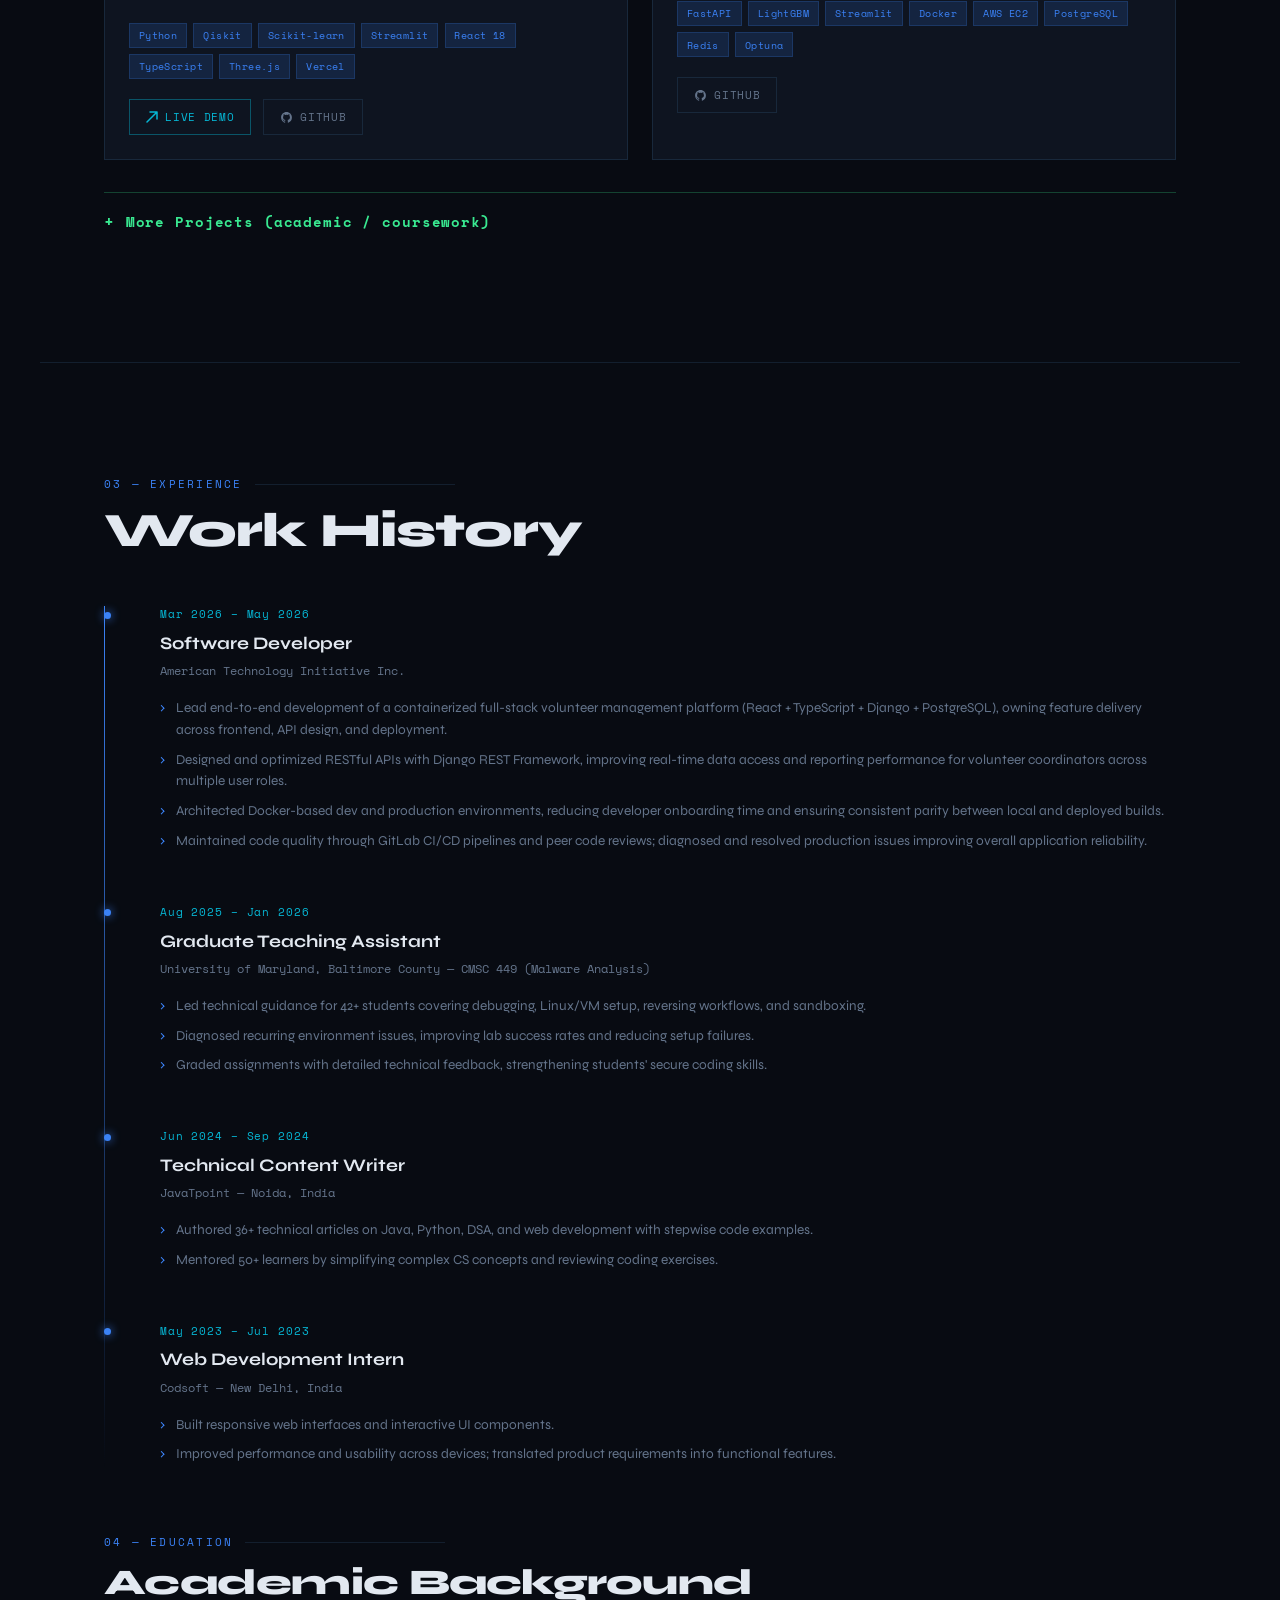
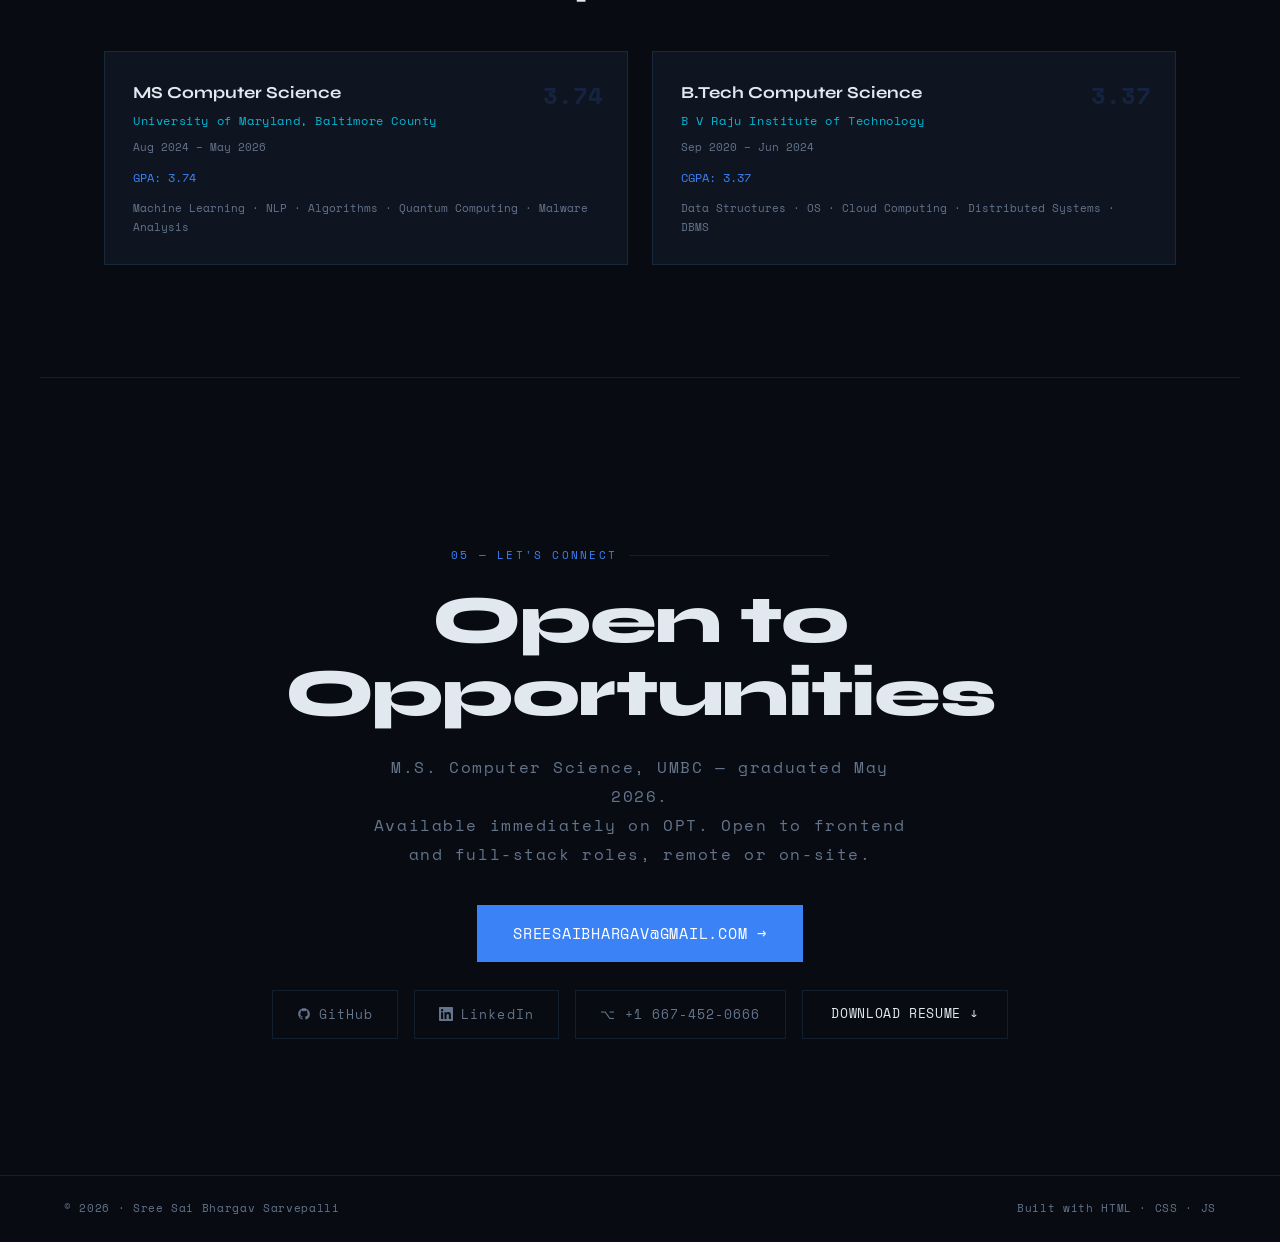
==== commit 610159ac: "Update Timeline of Experience" ====
--- a/index.html
+++ b/index.html
@@ -260,7 +260,7 @@
   <h2 class="section-title reveal">Work History</h2>
   <div class="timeline">
     <div class="timeline-item reveal">
-      <div class="timeline-period">Mar 2026 – Present</div>
+      <div class="timeline-period">Mar 2026 – May 2026</div>
       <div class="timeline-role">Software Developer</div>
       <div class="timeline-org">American Technology Initiative Inc.</div>
       <ul class="timeline-bullets">
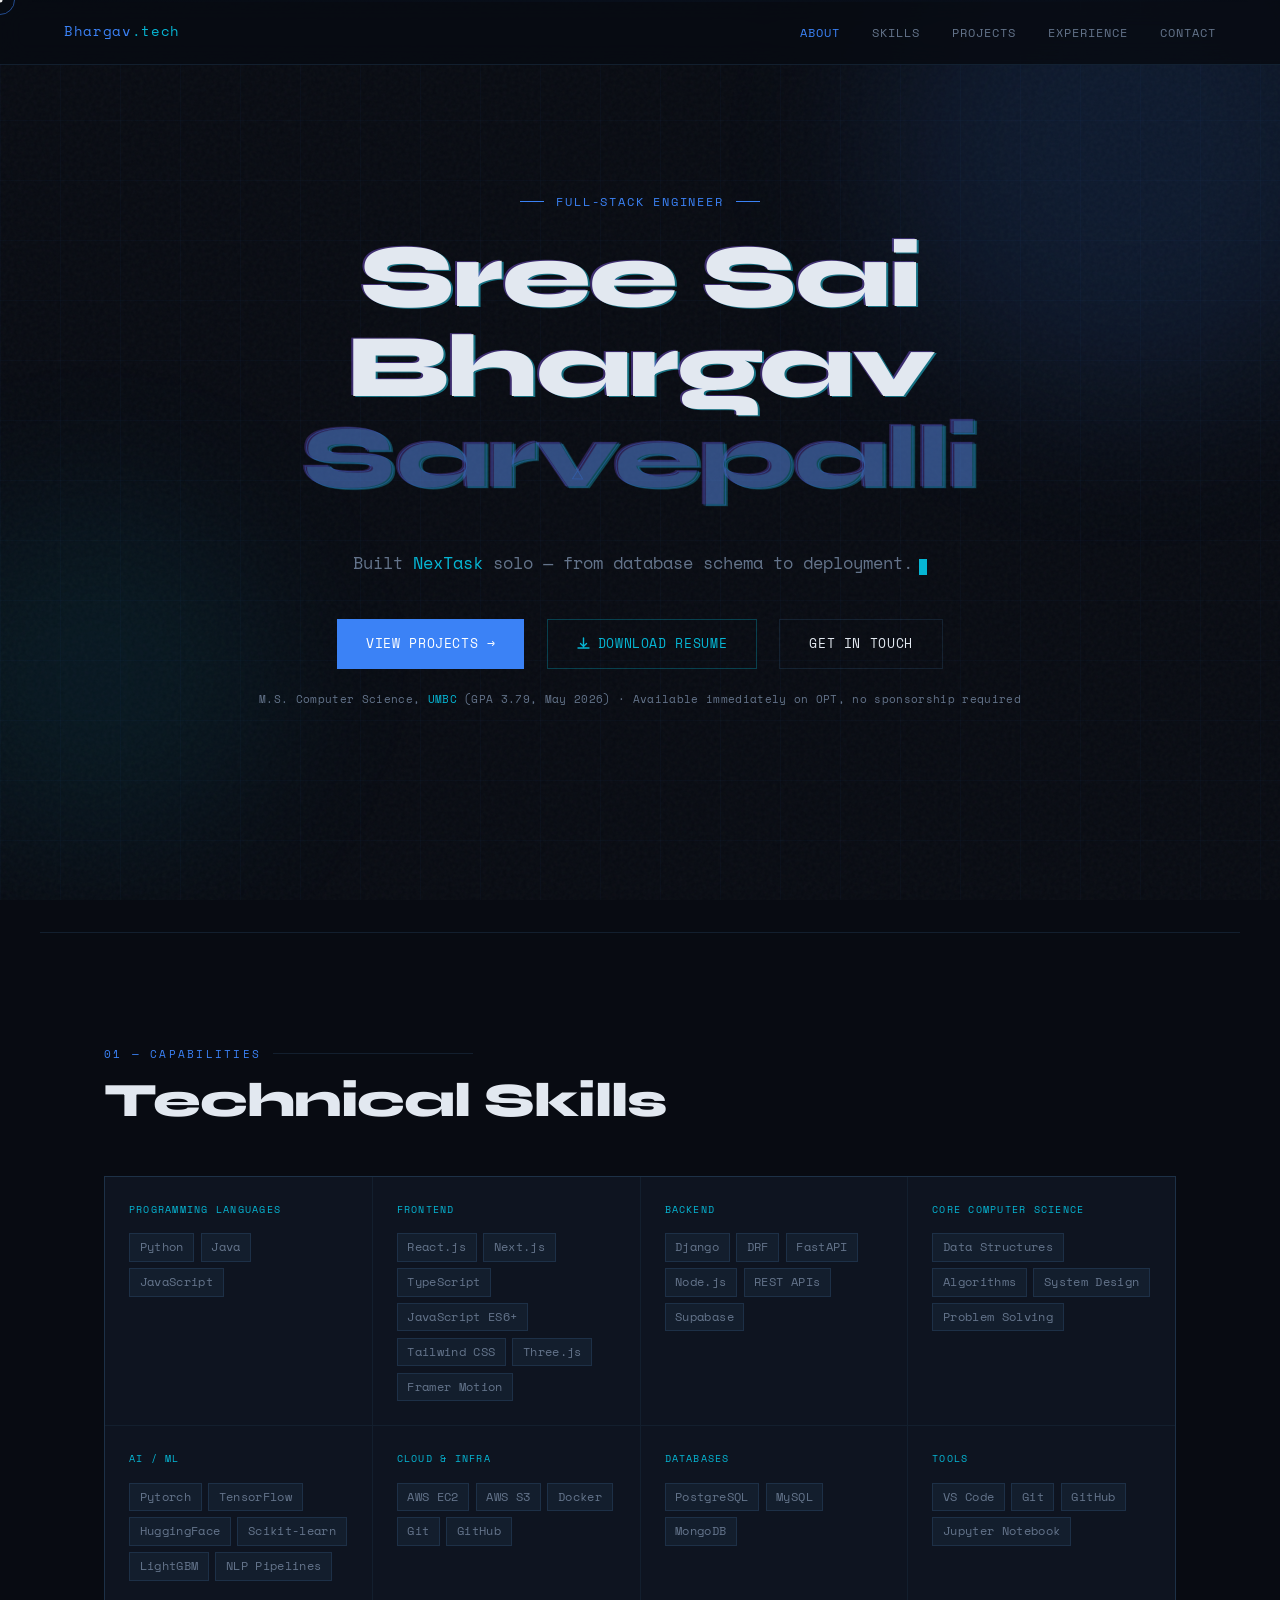
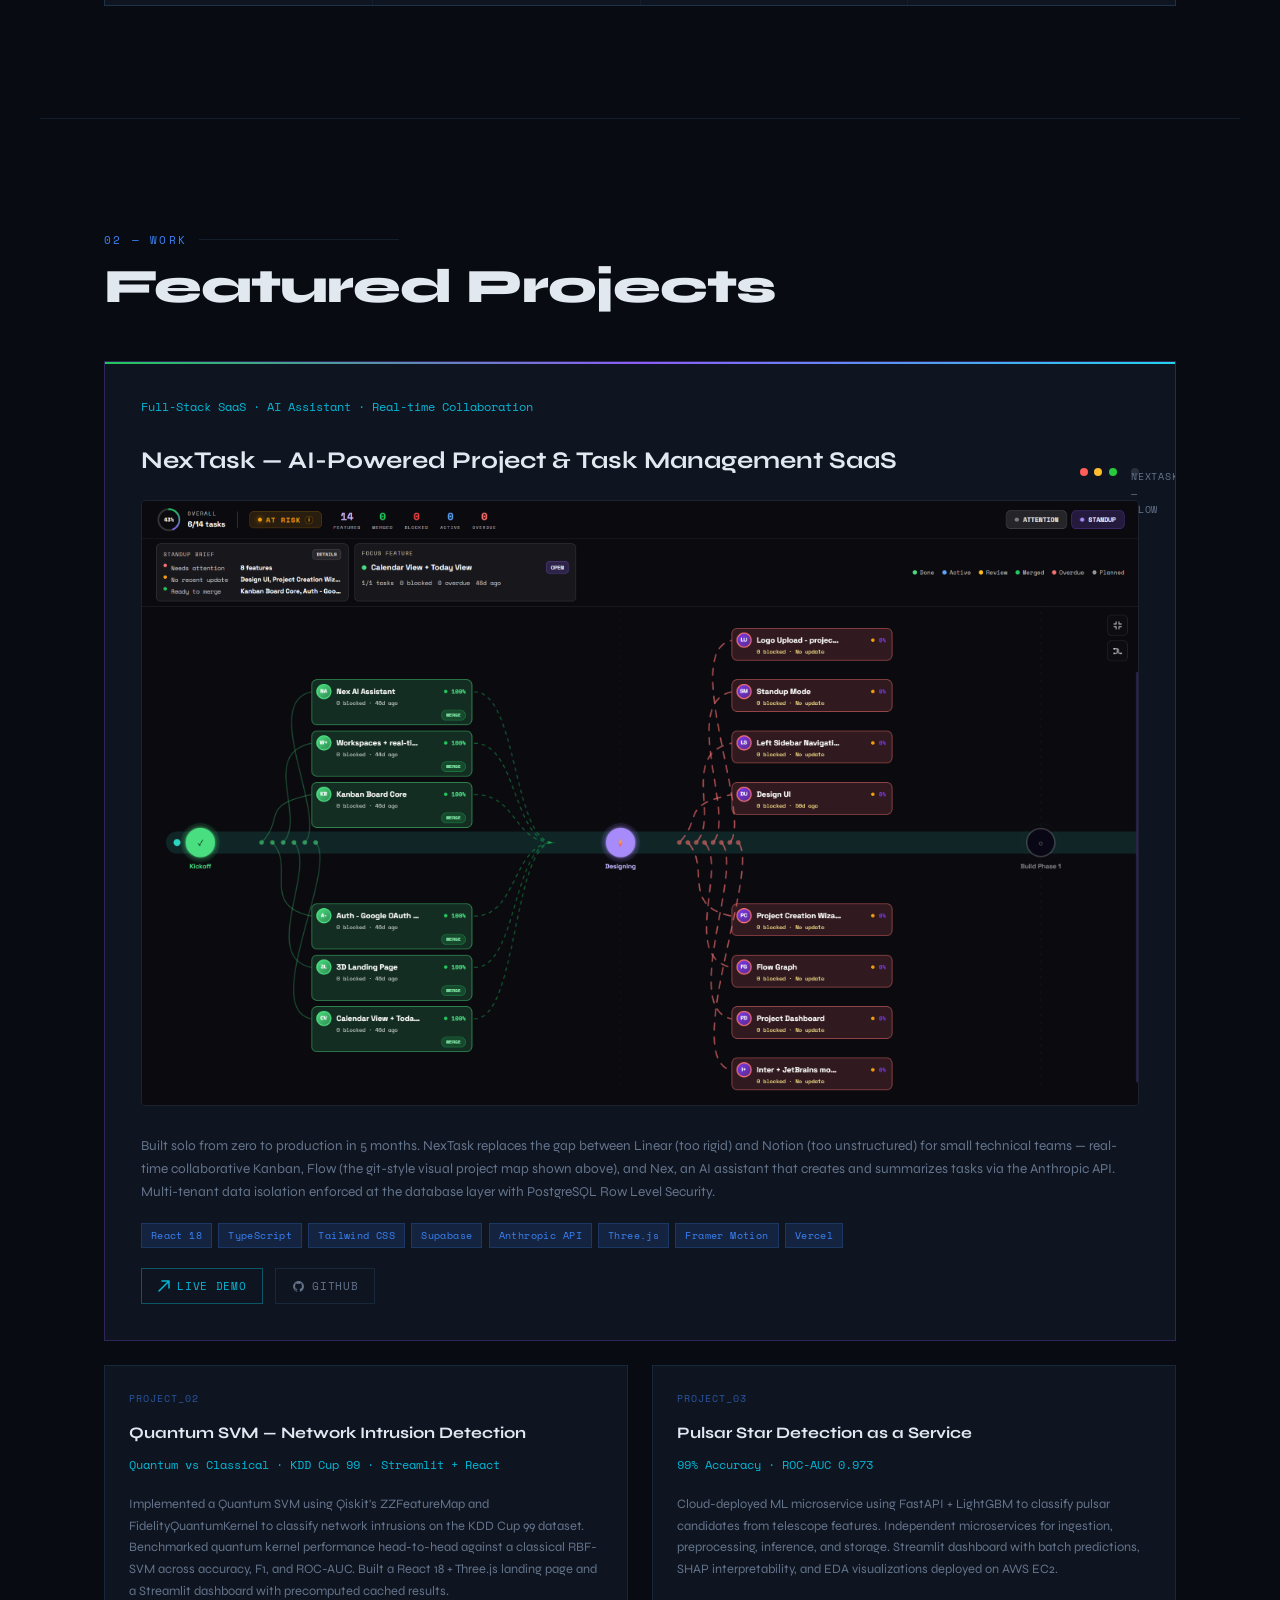
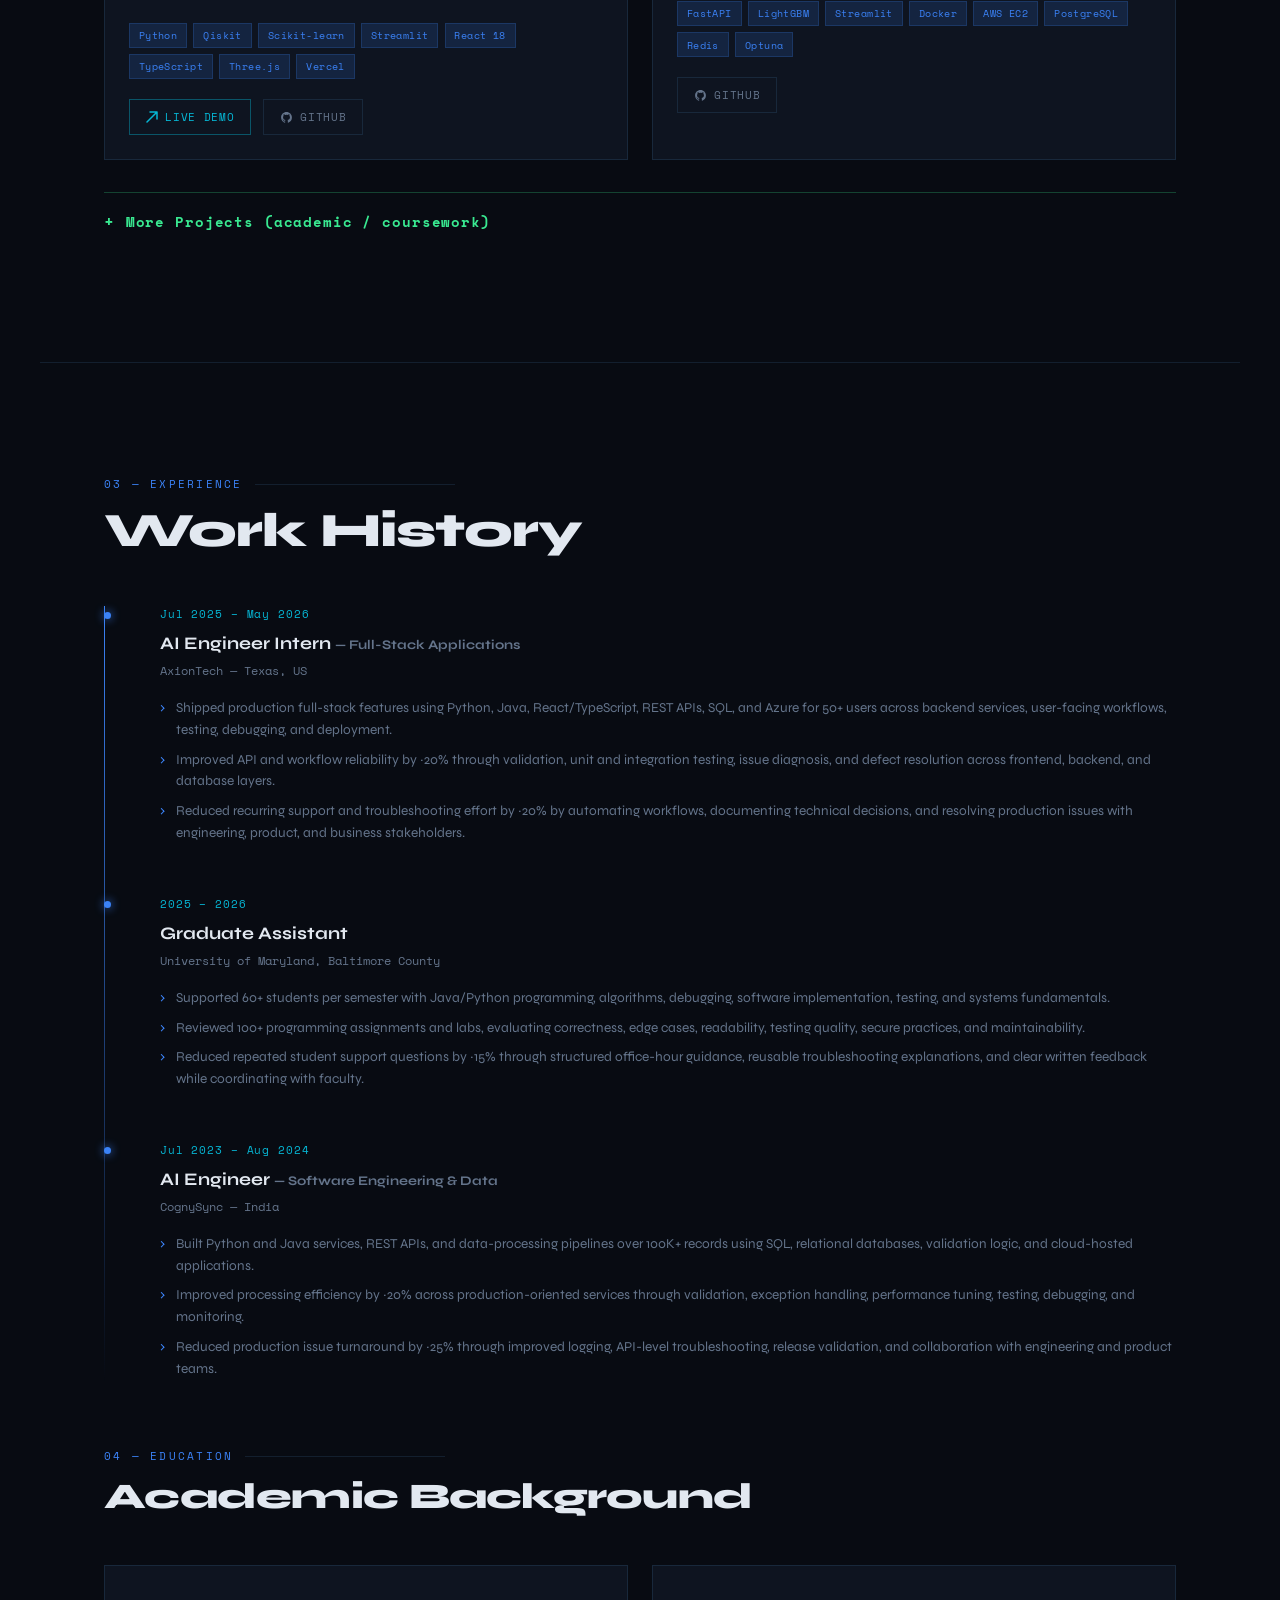
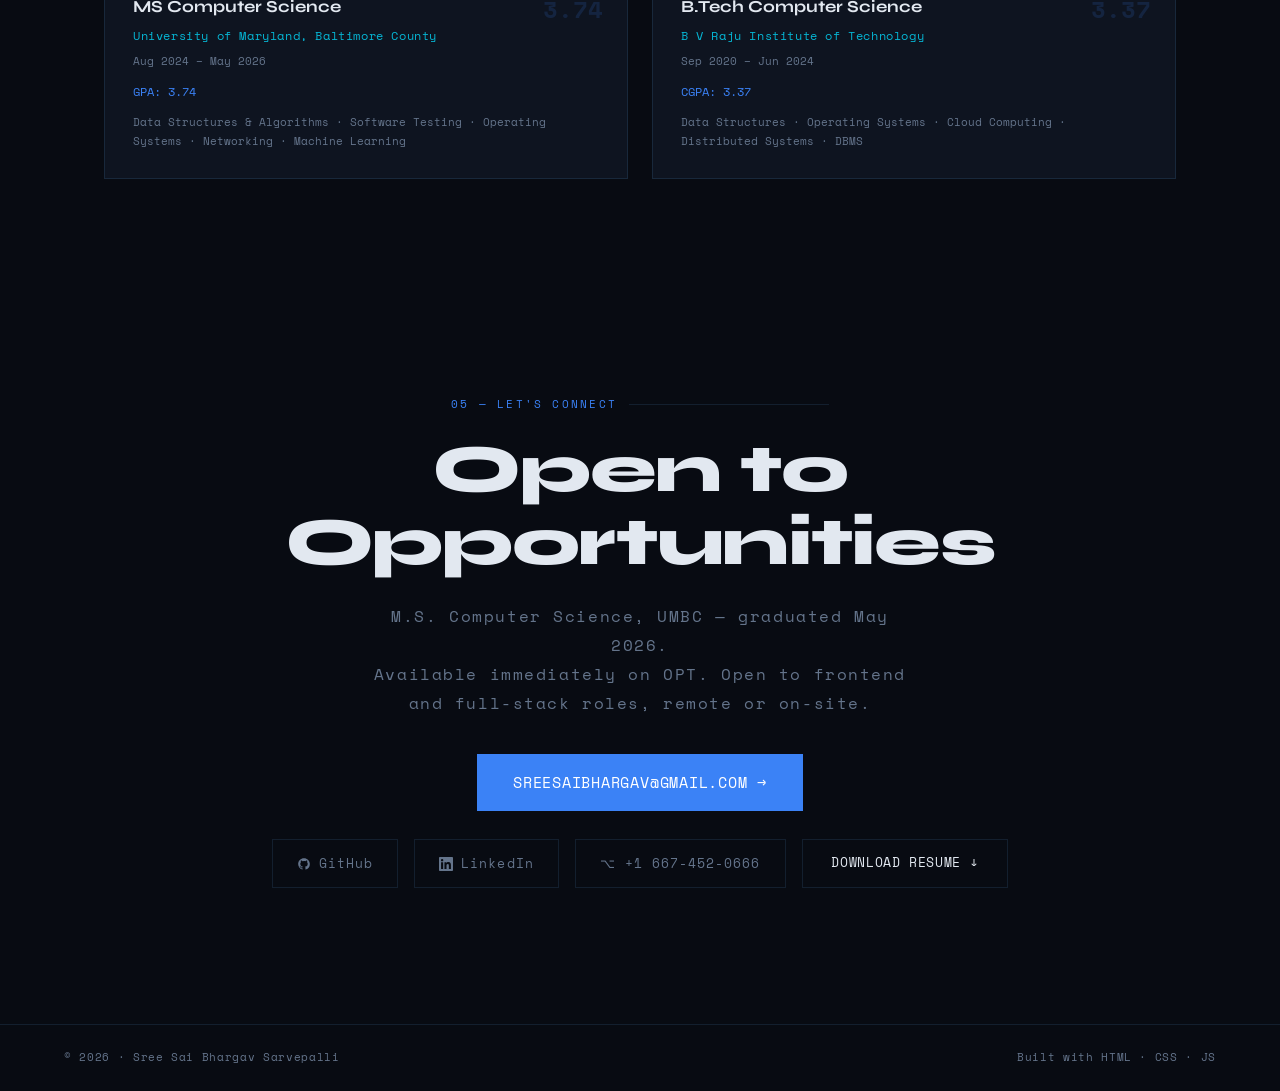
==== commit be3039a4: "Update portfolio experience section" ====
--- a/index.html
+++ b/index.html
@@ -256,73 +256,202 @@
 
 <!-- EXPERIENCE -->
 <section id="experience">
+
   <div class="section-label reveal">03 — Experience</div>
   <h2 class="section-title reveal">Work History</h2>
+
   <div class="timeline">
+
+    <!-- AXIONTECH -->
     <div class="timeline-item reveal">
-      <div class="timeline-period">Mar 2026 – May 2026</div>
-      <div class="timeline-role">Software Developer</div>
-      <div class="timeline-org">American Technology Initiative Inc.</div>
+      <div class="timeline-period">Jul 2025 – May 2026</div>
+
+      <div class="timeline-role">
+        AI Engineer Intern
+        <span style="font-size:0.75em; color:var(--muted);">
+          — Full-Stack Applications
+        </span>
+      </div>
+
+      <div class="timeline-org">
+        AxionTech — Texas, US
+      </div>
+
       <ul class="timeline-bullets">
-        <li>Lead end-to-end development of a containerized full-stack volunteer management platform (React + TypeScript + Django + PostgreSQL), owning feature delivery across frontend, API design, and deployment.</li>
-        <li>Designed and optimized RESTful APIs with Django REST Framework, improving real-time data access and reporting performance for volunteer coordinators across multiple user roles.</li>
-        <li>Architected Docker-based dev and production environments, reducing developer onboarding time and ensuring consistent parity between local and deployed builds.</li>
-        <li>Maintained code quality through GitLab CI/CD pipelines and peer code reviews; diagnosed and resolved production issues improving overall application reliability.</li>
+        <li>
+          Shipped production full-stack features using Python, Java,
+          React/TypeScript, REST APIs, SQL, and Azure for 50+ users across
+          backend services, user-facing workflows, testing, debugging,
+          and deployment.
+        </li>
+
+        <li>
+          Improved API and workflow reliability by ~20% through validation,
+          unit and integration testing, issue diagnosis, and defect resolution
+          across frontend, backend, and database layers.
+        </li>
+
+        <li>
+          Reduced recurring support and troubleshooting effort by ~20% by
+          automating workflows, documenting technical decisions, and resolving
+          production issues with engineering, product, and business stakeholders.
+        </li>
       </ul>
     </div>
+
+
+    <!-- UMBC -->
     <div class="timeline-item reveal">
-      <div class="timeline-period">Aug 2025 – Jan 2026</div>
-      <div class="timeline-role">Graduate Teaching Assistant</div>
-      <div class="timeline-org">University of Maryland, Baltimore County — CMSC 449 (Malware Analysis)</div>
+      <div class="timeline-period">2025 – 2026</div>
+
+      <div class="timeline-role">
+        Graduate Assistant
+      </div>
+
+      <div class="timeline-org">
+        University of Maryland, Baltimore County
+      </div>
+
       <ul class="timeline-bullets">
-        <li>Led technical guidance for 42+ students covering debugging, Linux/VM setup, reversing workflows, and sandboxing.</li>
-        <li>Diagnosed recurring environment issues, improving lab success rates and reducing setup failures.</li>
-        <li>Graded assignments with detailed technical feedback, strengthening students' secure coding skills.</li>
+        <li>
+          Supported 60+ students per semester with Java/Python programming,
+          algorithms, debugging, software implementation, testing, and
+          systems fundamentals.
+        </li>
+
+        <li>
+          Reviewed 100+ programming assignments and labs, evaluating
+          correctness, edge cases, readability, testing quality,
+          secure practices, and maintainability.
+        </li>
+
+        <li>
+          Reduced repeated student support questions by ~15% through structured
+          office-hour guidance, reusable troubleshooting explanations,
+          and clear written feedback while coordinating with faculty.
+        </li>
       </ul>
     </div>
+
+
+    <!-- COGNYSYNC -->
     <div class="timeline-item reveal">
-      <div class="timeline-period">Jun 2024 – Sep 2024</div>
-      <div class="timeline-role">Technical Content Writer</div>
-      <div class="timeline-org">JavaTpoint — Noida, India</div>
+      <div class="timeline-period">Jul 2023 – Aug 2024</div>
+
+      <div class="timeline-role">
+        AI Engineer
+        <span style="font-size:0.75em; color:var(--muted);">
+          — Software Engineering &amp; Data
+        </span>
+      </div>
+
+      <div class="timeline-org">
+        CognySync — India
+      </div>
+
       <ul class="timeline-bullets">
-        <li>Authored 36+ technical articles on Java, Python, DSA, and web development with stepwise code examples.</li>
-        <li>Mentored 50+ learners by simplifying complex CS concepts and reviewing coding exercises.</li>
+        <li>
+          Built Python and Java services, REST APIs, and data-processing
+          pipelines over 100K+ records using SQL, relational databases,
+          validation logic, and cloud-hosted applications.
+        </li>
+
+        <li>
+          Improved processing efficiency by ~20% across production-oriented
+          services through validation, exception handling, performance tuning,
+          testing, debugging, and monitoring.
+        </li>
+
+        <li>
+          Reduced production issue turnaround by ~25% through improved logging,
+          API-level troubleshooting, release validation, and collaboration
+          with engineering and product teams.
+        </li>
       </ul>
     </div>
-    <div class="timeline-item reveal">
-      <div class="timeline-period">May 2023 – Jul 2023</div>
-      <div class="timeline-role">Web Development Intern</div>
-      <div class="timeline-org">Codsoft — New Delhi, India</div>
-      <ul class="timeline-bullets">
-        <li>Built responsive web interfaces and interactive UI components.</li>
-        <li>Improved performance and usability across devices; translated product requirements into functional features.</li>
-      </ul>
-    </div>
-  </div>
-
+
+  </div>
+
+
+  <!-- EDUCATION -->
   <div style="margin-top:4rem;">
+
     <div class="section-label reveal">04 — Education</div>
-    <h2 class="section-title reveal" style="font-size: clamp(1.5rem,3vw,2.25rem);">Academic Background</h2>
+
+    <h2
+      class="section-title reveal"
+      style="font-size: clamp(1.5rem,3vw,2.25rem);"
+    >
+      Academic Background
+    </h2>
+
     <div class="edu-grid stagger">
+
       <div class="edu-card" data-gpa="3.74">
         <div class="edu-degree">MS Computer Science</div>
-        <div class="edu-school">University of Maryland, Baltimore County</div>
-        <div class="edu-period">Aug 2024 – May 2026</div>
-        <div class="edu-gpa">GPA: 3.74</div>
-        <div style="margin-top:0.75rem; font-family: var(--mono); font-size:0.68rem; color: var(--muted); line-height:1.7;">Machine Learning · NLP · Algorithms · Quantum Computing · Malware Analysis</div>
-      </div>
+
+        <div class="edu-school">
+          University of Maryland, Baltimore County
+        </div>
+
+        <div class="edu-period">
+          Aug 2024 – May 2026
+        </div>
+
+        <div class="edu-gpa">
+          GPA: 3.74
+        </div>
+
+        <div
+          style="
+            margin-top:0.75rem;
+            font-family:var(--mono);
+            font-size:0.68rem;
+            color:var(--muted);
+            line-height:1.7;
+          "
+        >
+          Data Structures &amp; Algorithms · Software Testing ·
+          Operating Systems · Networking · Machine Learning
+        </div>
+      </div>
+
+
       <div class="edu-card" data-gpa="3.37">
-        <div class="edu-degree">B.Tech Computer Science</div>
-        <div class="edu-school">B V Raju Institute of Technology</div>
-        <div class="edu-period">Sep 2020 – Jun 2024</div>
-        <div class="edu-gpa">CGPA: 3.37</div>
-        <div style="margin-top:0.75rem; font-family: var(--mono); font-size:0.68rem; color: var(--muted); line-height:1.7;">Data Structures · OS · Cloud Computing · Distributed Systems · DBMS</div>
-      </div>
-    </div>
-  </div>
+        <div class="edu-degree">
+          B.Tech Computer Science
+        </div>
+
+        <div class="edu-school">
+          B V Raju Institute of Technology
+        </div>
+
+        <div class="edu-period">
+          Sep 2020 – Jun 2024
+        </div>
+
+        <div class="edu-gpa">
+          CGPA: 3.37
+        </div>
+
+        <div
+          style="
+            margin-top:0.75rem;
+            font-family:var(--mono);
+            font-size:0.68rem;
+            color:var(--muted);
+            line-height:1.7;
+          "
+        >
+          Data Structures · Operating Systems · Cloud Computing ·
+          Distributed Systems · DBMS
+        </div>
+      </div>
+
+    </div>
+  </div>
+
 </section>
-
-<hr class="divider"/>
 
 <!-- CONTACT -->
 <div id="contact" class="section-fullscreen">
